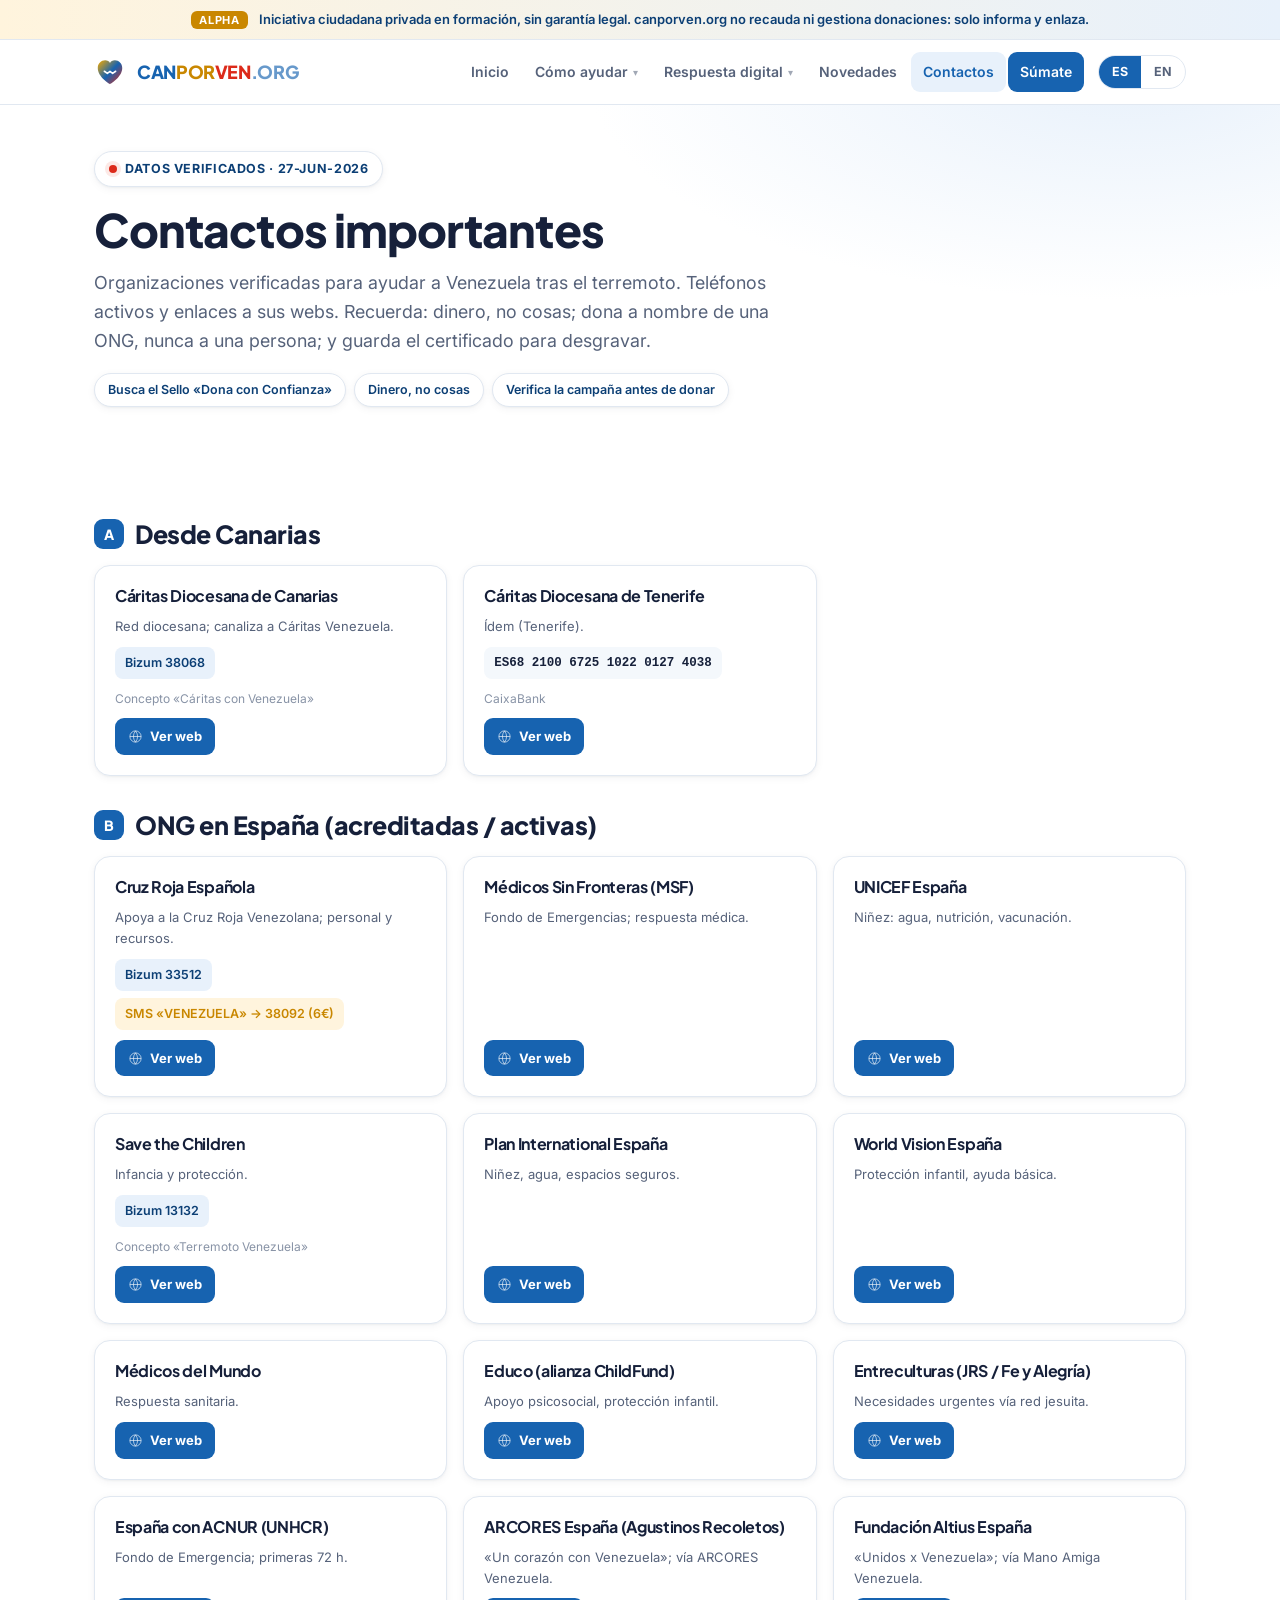
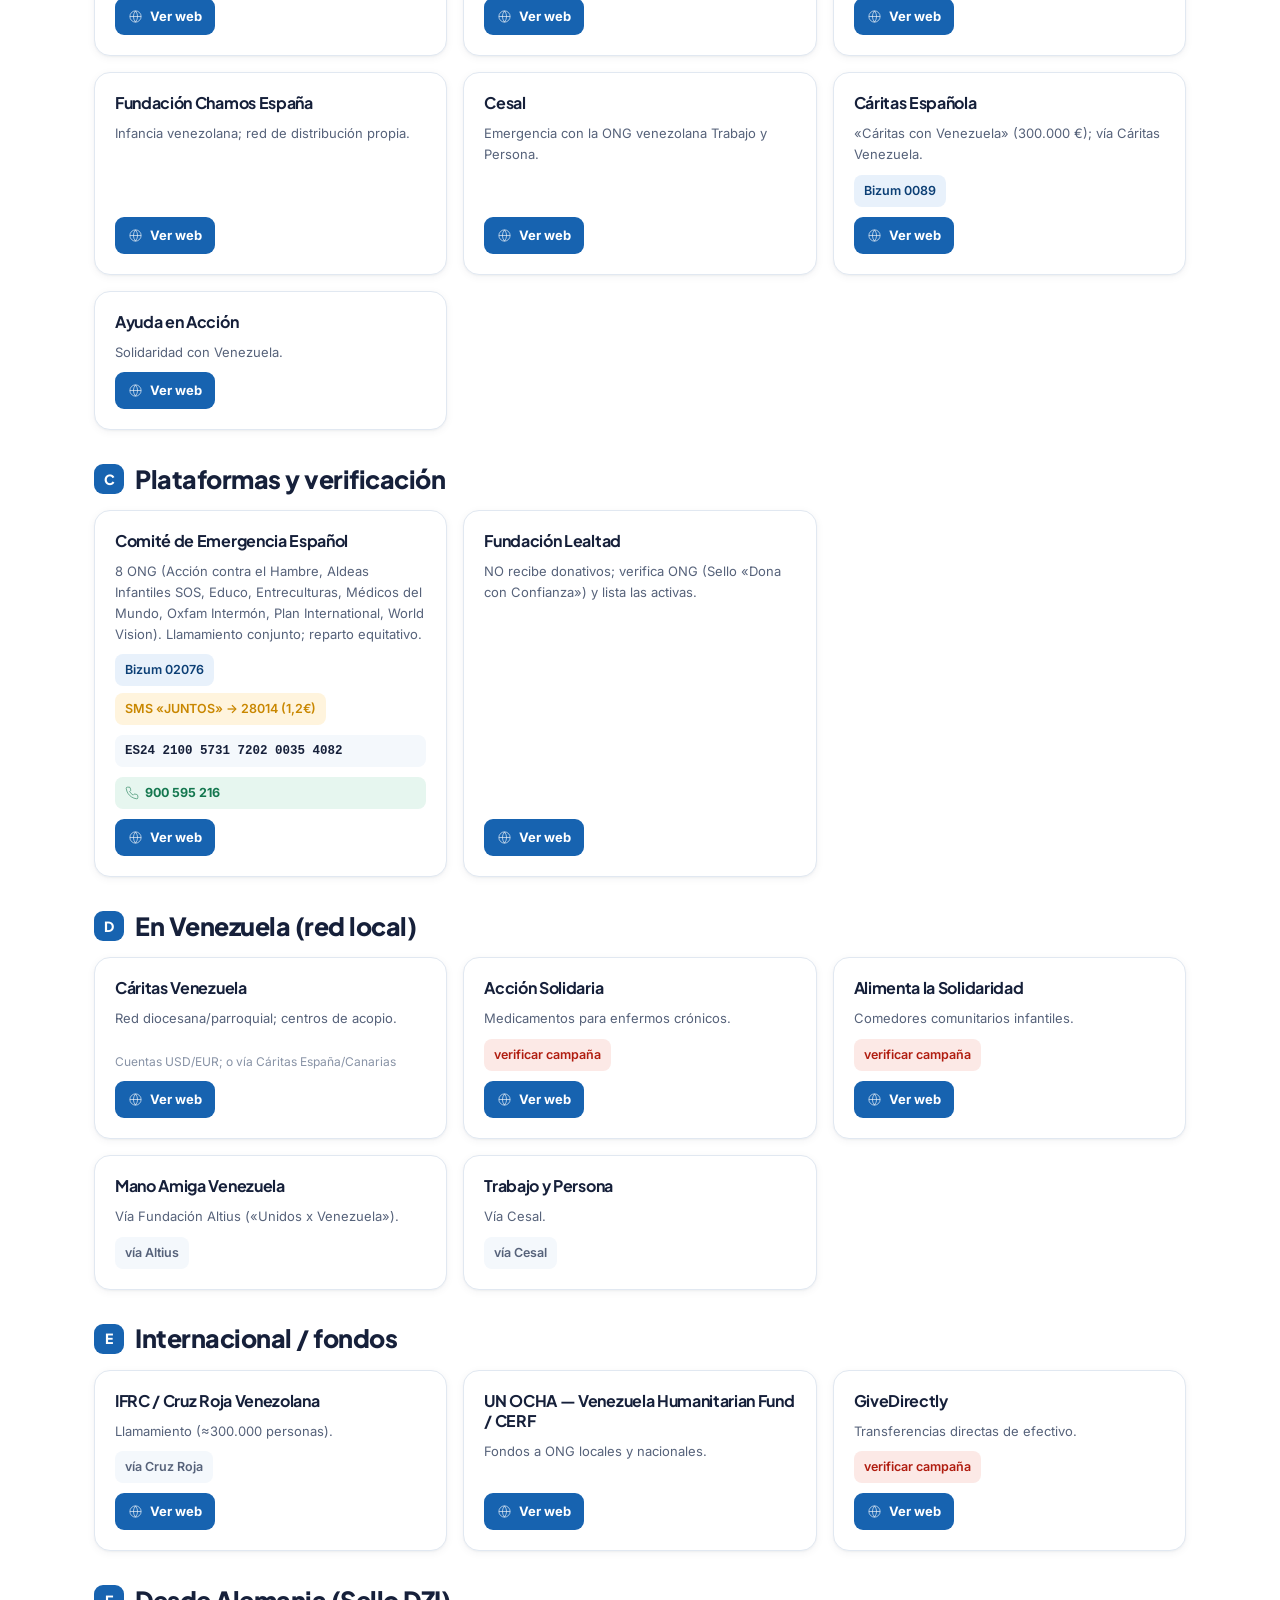
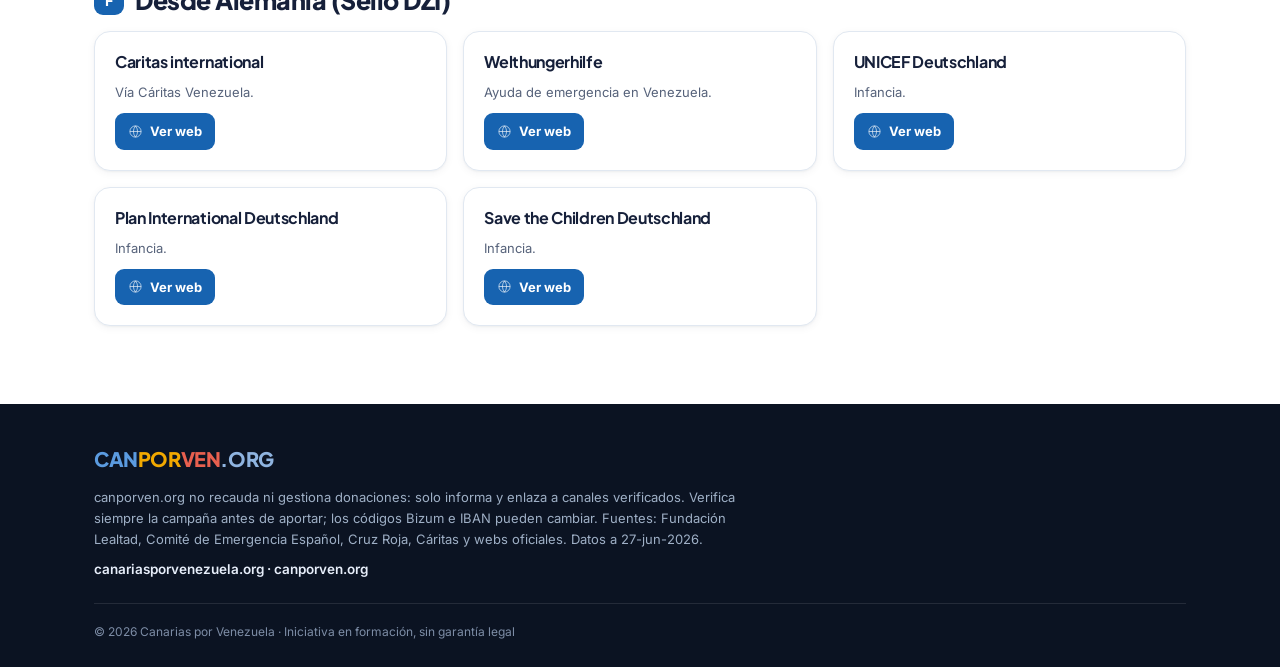
==== public/contactos.html @ 3b2bcfcf "Add files via upload" ====
<!DOCTYPE html>
<html lang="es">
<head>
<meta charset="UTF-8">
<meta name="viewport" content="width=device-width, initial-scale=1.0">
<title>Contactos importantes · Important contacts · Canarias por Venezuela</title>
<meta name="description" content="Organizaciones verificadas para ayudar a Venezuela tras el terremoto: cómo donar, teléfonos y webs. Dinero, no cosas. Canarias por Venezuela · canporven.org">
<link rel="preconnect" href="https://fonts.googleapis.com">
<link rel="preconnect" href="https://fonts.gstatic.com" crossorigin>
<link href="https://fonts.googleapis.com/css2?family=Plus+Jakarta+Sans:wght@500;600;700;800&family=Inter:wght@400;500;600;700&display=swap" rel="stylesheet">
<style>
:root{--azul:#1763B0;--azul-d:#0C3F75;--azul-l:#E8F1FB;--oro:#F2A900;--oro-d:#C98700;--oro-l:#FFF4DD;--rojo:#DC2A1A;--rojo-d:#B01C0F;--rojo-l:#FCE9E6;--verde:#1F9D6B;--verde-l:#E6F6EF;--tinta:#16203A;--gris:#56627A;--gris-l:#8893A6;--bg:#FFFFFF;--soft:#F4F8FC;--soft2:#EAF1F8;--linea:#E1E8F1;--sombra:0 1px 2px rgba(16,32,58,.04),0 6px 24px rgba(16,32,58,.07);--sombra-l:0 1px 2px rgba(16,32,58,.04),0 2px 8px rgba(16,32,58,.05);--maxw:1140px}
*{box-sizing:border-box;margin:0;padding:0}
html{scroll-behavior:smooth}
body{font-family:'Inter',system-ui,sans-serif;color:var(--tinta);background:var(--bg);line-height:1.6;-webkit-font-smoothing:antialiased;overflow-x:hidden}
h1,h2,h3,h4,.wm{font-family:'Plus Jakarta Sans','Inter',sans-serif;line-height:1.14;letter-spacing:-.02em}
a{color:inherit;text-decoration:none}
.wrap{max-width:var(--maxw);margin:0 auto;padding:0 24px}
.sec{padding:48px 0}
.alpha{background:linear-gradient(90deg,var(--oro-l),var(--azul-l));border-bottom:1px solid var(--linea);font-size:13px;color:var(--azul-d);text-align:center;padding:9px 16px;font-weight:600}
.alpha b{background:var(--oro-d);color:#fff;border-radius:6px;padding:2px 8px;font-size:11px;letter-spacing:.06em;margin-right:8px}
/* lang */
.langr{position:absolute;opacity:0;pointer-events:none;width:0;height:0}
.en{display:none}
body:has(#lang-en:checked) .es{display:none}
body:has(#lang-en:checked) .en{display:inline}
.langsw{display:inline-flex;border:1px solid var(--linea);border-radius:100px;overflow:hidden;background:#fff}
.langsw label{font-size:12.5px;font-weight:700;padding:6px 13px;cursor:pointer;color:var(--gris)}
body:has(#lang-es:checked) label[for="lang-es"]{background:var(--azul);color:#fff}
body:has(#lang-en:checked) label[for="lang-en"]{background:var(--azul);color:#fff}
/* nav */
.nav{position:sticky;top:0;z-index:100;background:rgba(255,255,255,.92);backdrop-filter:blur(12px);border-bottom:1px solid var(--linea)}
.nav-in{display:flex;align-items:center;gap:14px;height:64px;max-width:var(--maxw);margin:0 auto;padding:0 24px}
.brand{display:flex;align-items:center;gap:11px;font-weight:800;margin-right:auto}
.wm{font-size:18px;font-weight:800}
.wm .b{color:var(--azul)}.wm .o{color:var(--oro-d)}.wm .r{color:var(--rojo)}.wm .g{color:var(--azul);opacity:.65}
.menu-toggle{position:absolute;opacity:0;pointer-events:none;width:0;height:0}
.menu{display:flex;align-items:center;gap:2px;list-style:none}
.menu>li{position:relative}
.menu>li>a{display:flex;align-items:center;gap:5px;font-size:14px;font-weight:600;color:var(--gris);padding:9px 12px;border-radius:9px;white-space:nowrap}
.menu>li>a:hover,.menu>li>a.active{color:var(--azul);background:var(--azul-l)}
.menu>li>a.cta{background:var(--azul);color:#fff}
.menu .caret{font-size:10px;opacity:.55}
.dropdown{position:absolute;top:calc(100% + 5px);left:0;min-width:215px;background:#fff;border:1px solid var(--linea);border-radius:12px;box-shadow:var(--sombra);padding:7px;opacity:0;visibility:hidden;transform:translateY(6px);transition:.15s}
.menu>li:hover .dropdown{opacity:1;visibility:visible;transform:none}
.dropdown a{display:block;font-size:13.5px;color:var(--tinta);padding:9px 11px;border-radius:8px}
.dropdown a:hover{background:var(--azul-l);color:var(--azul)}
.menu-btn{display:none;width:42px;height:40px;border:1px solid var(--linea);background:#fff;border-radius:10px;cursor:pointer;align-items:center;justify-content:center}
.menu-btn svg{width:20px;height:20px;stroke:var(--tinta);fill:none}
@media(max-width:980px){
.menu-btn{display:flex}
.menu{display:none;position:absolute;top:64px;left:0;right:0;flex-direction:column;align-items:stretch;background:#fff;border-bottom:1px solid var(--linea);box-shadow:var(--sombra);padding:12px;gap:2px;max-height:80vh;overflow:auto}
.menu-toggle:checked ~ .menu{display:flex}
.menu>li>a{padding:12px 14px}
.dropdown{position:static;opacity:1;visibility:visible;transform:none;box-shadow:none;border:none;border-left:2px solid var(--linea);border-radius:0;margin:0 0 6px 14px;padding:0;min-width:0}
}
/* hero */
.hero{padding:46px 0 30px;background:radial-gradient(900px 380px at 88% -10%,var(--azul-l),transparent 60%)}
.kicker{display:inline-flex;align-items:center;gap:8px;font-weight:700;font-size:12.5px;letter-spacing:.05em;text-transform:uppercase;color:var(--azul-d);background:#fff;border:1px solid var(--linea);padding:7px 14px;border-radius:100px;box-shadow:var(--sombra-l)}
.kicker .dot{width:8px;height:8px;border-radius:50%;background:var(--rojo);box-shadow:0 0 0 4px var(--rojo-l)}
h1{font-size:clamp(30px,4.4vw,46px);font-weight:800;margin:16px 0 0}
.hero .lede{font-size:clamp(15px,1.4vw,18px);color:var(--gris);margin-top:14px;max-width:64ch}
.tipbar{display:flex;flex-wrap:wrap;gap:8px;margin-top:18px}
.tipbar span{font-size:12.5px;font-weight:600;color:var(--azul-d);background:#fff;border:1px solid var(--linea);border-radius:100px;padding:6px 13px;box-shadow:var(--sombra-l)}
/* category */
.cat-h{display:flex;align-items:center;gap:11px;margin:34px 0 16px}
.cat-h .cnum{width:30px;height:30px;border-radius:9px;background:var(--azul);color:#fff;font-family:'Plus Jakarta Sans';font-weight:800;display:flex;align-items:center;justify-content:center;font-size:14px}
.cat-h h2{font-size:clamp(19px,2.4vw,25px);font-weight:800}
.grid{display:grid;grid-template-columns:repeat(3,1fr);gap:16px}
@media(max-width:900px){.grid{grid-template-columns:1fr 1fr}}
@media(max-width:600px){.grid{grid-template-columns:1fr}}
.org{background:#fff;border:1px solid var(--linea);border-radius:16px;padding:20px;box-shadow:var(--sombra-l);display:flex;flex-direction:column;gap:10px}
.org h3{font-size:16px;line-height:1.25}
.org .foc{font-size:13px;color:var(--gris);flex:1}
.org .seal{align-self:flex-start;font-size:10.5px;font-weight:700;text-transform:uppercase;letter-spacing:.03em;color:var(--verde);background:var(--verde-l);border-radius:6px;padding:3px 8px}
.chips{display:flex;flex-wrap:wrap;gap:7px}
.chip{font-size:12.5px;font-weight:600;border-radius:8px;padding:6px 10px;display:inline-flex;align-items:center;gap:6px}
.chip.bizum{background:var(--azul-l);color:var(--azul-d)}
.chip.sms{background:var(--oro-l);color:var(--oro-d)}
.chip.iban{background:var(--soft);color:var(--tinta);font-family:ui-monospace,Menlo,Consolas,monospace;font-weight:600;user-select:all}
.chip.via{background:var(--soft);color:var(--gris)}
.chip.verif{background:var(--rojo-l);color:var(--rojo-d)}
a.tel{font-size:12.5px;font-weight:700;background:var(--verde-l);color:#14774f;border-radius:8px;padding:6px 10px;display:inline-flex;align-items:center;gap:6px}
a.tel:hover{background:#cdeede}
a.tel svg{width:14px;height:14px;stroke:#14774f;fill:none}
.webbtn{align-self:flex-start;font-size:13px;font-weight:700;color:#fff;background:var(--azul);border-radius:9px;padding:8px 13px;display:inline-flex;align-items:center;gap:7px;cursor:pointer}
.webbtn:hover{background:var(--azul-d)}
.webbtn svg{width:15px;height:15px;stroke:#fff;fill:none}
.org .nolink{font-size:12px;color:var(--gris-l)}
/* modal (CSS-only :target) */
.modal{position:fixed;inset:0;z-index:200;display:none;align-items:center;justify-content:center;padding:20px}
.modal:target{display:flex}
.modal-bg{position:absolute;inset:0;background:rgba(16,32,58,.55)}
.modal-box{position:relative;z-index:1;background:#fff;border-radius:18px;box-shadow:0 20px 60px rgba(16,32,58,.3);padding:26px;max-width:440px;width:100%}
.modal-box .tagm{font-size:11px;font-weight:700;text-transform:uppercase;letter-spacing:.05em;color:var(--azul);margin-bottom:8px}
.modal-box h3{font-size:19px;margin-bottom:6px}
.modal-box p{font-size:14px;color:var(--gris);margin-bottom:8px}
.modal-url{font-size:12.5px;color:var(--gris-l);word-break:break-all;background:var(--soft);border:1px solid var(--linea);border-radius:8px;padding:8px 11px;margin-bottom:16px}
.modal-act{display:flex;gap:10px;flex-wrap:wrap}
.btn-p{font-size:14px;font-weight:700;color:#fff;background:var(--azul);border-radius:10px;padding:11px 18px;display:inline-flex;align-items:center;gap:7px}
.btn-p:hover{background:var(--azul-d)}.btn-p svg{width:15px;height:15px;stroke:#fff;fill:none}
.btn-g{font-size:14px;font-weight:700;color:var(--tinta);background:#fff;border:1px solid var(--linea);border-radius:10px;padding:11px 18px}
.btn-g:hover{border-color:var(--azul);color:var(--azul)}
.modal-x{position:absolute;top:14px;right:14px;width:32px;height:32px;border-radius:9px;background:var(--soft);display:flex;align-items:center;justify-content:center;color:var(--gris)}
.modal-x:hover{background:var(--soft2)}
.modal-note{font-size:11.5px;color:var(--gris-l);margin-top:12px}
/* footer */
.ft{background:#0b1322;color:#c7d2e2;padding:44px 0 26px;margin-top:30px}
.ft .wm .g{color:#8fb4e0;opacity:1}
.ft p{font-size:13px;color:#9fb0c6;max-width:84ch;margin-top:12px;line-height:1.6}
.ft .dom{margin-top:10px;font-weight:600;color:#e7eefa;font-size:13.5px}
.ft .bar{border-top:1px solid rgba(255,255,255,.1);margin-top:22px;padding-top:18px;font-size:12px;color:#7d8da6}
</style>
</head>
<body>
<input type="radio" name="lang" id="lang-es" class="langr" checked>
<input type="radio" name="lang" id="lang-en" class="langr">

<div class="alpha"><b>ALPHA</b><span class="es"> Iniciativa ciudadana privada en formación, sin garantía legal. canporven.org no recauda ni gestiona donaciones: solo informa y enlaza.</span><span class="en"> Private citizen initiative in formation, no legal guarantee. canporven.org does not collect or manage donations: it only informs and links.</span></div>

<header class="nav">
  <div class="nav-in">
    <a class="brand" href="/" aria-label="Canarias por Venezuela">
      <svg width="32" height="32" viewBox="0 0 34 34" fill="none" aria-hidden="true"><path d="M17 30C17 30 4 22.5 4 12.8 4 8 7.7 4.6 11.8 4.6c2.4 0 4.4 1.1 5.2 2.9.8-1.8 2.8-2.9 5.2-2.9C26.3 4.6 30 8 30 12.8 30 22.5 17 30 17 30Z" fill="url(#hg)"/><path d="M11 16.2l3.2 2.3 2.8-2.1 2.8 2.1 3.2-2.3" stroke="#fff" stroke-width="1.7" stroke-linecap="round" stroke-linejoin="round"/><defs><linearGradient id="hg" x1="4" y1="5" x2="30" y2="30" gradientUnits="userSpaceOnUse"><stop stop-color="#F2A900"/><stop offset=".5" stop-color="#1763B0"/><stop offset="1" stop-color="#DC2A1A"/></linearGradient></defs></svg>
      <span class="wm"><span class="b">CAN</span><span class="o">POR</span><span class="r">VEN</span><span class="g">.ORG</span></span>
    </a>
    <input type="checkbox" id="mtoggle" class="menu-toggle" aria-label="Menú">
    <label for="mtoggle" class="menu-btn" aria-label="Menú"><svg viewBox="0 0 24 24" fill="none" stroke-width="2" stroke-linecap="round"><path d="M4 7h16M4 12h16M4 17h16"/></svg></label>
    <ul class="menu">
      <li><a href="/"><span class="es">Inicio</span><span class="en">Home</span></a></li>
      <li><a href="/infodonaciones.html"><span class="es">Cómo ayudar</span><span class="en">How to help</span> <span class="caret">▾</span></a>
        <div class="dropdown"><a href="/infodonaciones.html#dinero">Dinero vs. especie</a><a href="/infodonaciones.html#fases">Las fases</a><a href="/infodonaciones.html#actuar">Cómo actuar</a><a href="/infodonaciones.html#cooperacion">Cooperación institucional</a></div>
      </li>
      <li><a href="/respuesta-digital.html"><span class="es">Respuesta digital</span><span class="en">Digital response</span> <span class="caret">▾</span></a>
        <div class="dropdown"><a href="/respuesta-digital.html#ecosistema">Ecosistema</a><a href="/respuesta-digital.html#grietas">Las grietas</a><a href="/respuesta-digital.html#toolbox">Nuestra toolbox</a></div>
      </li>
      <li><a href="/novedades.html">Novedades</a></li>
      <li><a href="/contactos.html" class="active">Contactos</a></li>
      <li><a href="/#sumate" class="cta"><span class="es">Súmate</span><span class="en">Join</span></a></li>
    </ul>
    <div class="langsw"><label for="lang-es">ES</label><label for="lang-en">EN</label></div>
  </div>
</header>

<main>
<section class="hero">
  <div class="wrap">
    <span class="kicker"><span class="dot"></span><span class="es"> Datos verificados · 27-jun-2026</span><span class="en"> Verified data · 27-Jun-2026</span></span>
    <h1><span class="es">Contactos importantes</span><span class="en">Important contacts</span></h1>
    <p class="lede"><span class="es">Organizaciones verificadas para ayudar a Venezuela tras el terremoto. Teléfonos activos y enlaces a sus webs. Recuerda: dinero, no cosas; dona a nombre de una ONG, nunca a una persona; y guarda el certificado para desgravar.</span><span class="en">Verified organizations to help Venezuela after the earthquake. Active phone links and links to their websites. Remember: money, not goods; donate to an NGO, never to a person; and keep the receipt for your tax deduction.</span></p>
    <div class="tipbar">
      <span class="es">Busca el Sello «Dona con Confianza»</span><span class="en">Look for the «Dona con Confianza» seal</span>
      <span class="es">Dinero, no cosas</span><span class="en">Money, not goods</span>
      <span class="es">Verifica la campaña antes de donar</span><span class="en">Verify the campaign before donating</span>
    </div>
  </div>
</section>

<section class="sec" id="contactos">
  <div class="wrap">

    <div class="cat-h"><span class="cnum">A</span><h2><span class="es">Desde Canarias</span><span class="en">From the Canary Islands</span></h2></div>
    <div class="grid">
      <div class="org">
        <h3>Cáritas Diocesana de Canarias</h3>
        <p class="foc"><span class="es">Red diocesana; canaliza a Cáritas Venezuela.</span><span class="en">Diocesan network; channels to Cáritas Venezuela.</span></p>
        <div class="chips"><span class="chip bizum">Bizum 38068</span></div>
        <p class="nolink"><span class="es">Concepto «Cáritas con Venezuela»</span><span class="en">Reference «Cáritas con Venezuela»</span></p>
        <a class="webbtn" href="#m1"><svg viewBox="0 0 24 24"><circle cx="12" cy="12" r="9"/><path d="M3 12h18M12 3a15 15 0 0 1 0 18 15 15 0 0 1 0-18z"/></svg><span class="es">Ver web</span><span class="en">Preview site</span></a>
      </div>
      <div class="org">
        <h3>Cáritas Diocesana de Tenerife</h3>
        <p class="foc"><span class="es">Ídem (Tenerife).</span><span class="en">Same (Tenerife).</span></p>
        <div class="chips"><span class="chip iban">ES68 2100 6725 1022 0127 4038</span></div>
        <p class="nolink">CaixaBank</p>
        <a class="webbtn" href="#m2"><svg viewBox="0 0 24 24"><circle cx="12" cy="12" r="9"/><path d="M3 12h18M12 3a15 15 0 0 1 0 18 15 15 0 0 1 0-18z"/></svg><span class="es">Ver web</span><span class="en">Preview site</span></a>
      </div>
    </div>

    <div class="cat-h"><span class="cnum">B</span><h2><span class="es">ONG en España (acreditadas / activas)</span><span class="en">NGOs in Spain (accredited / active)</span></h2></div>
    <div class="grid">
      <div class="org"><h3>Cruz Roja Española</h3><p class="foc"><span class="es">Apoya a la Cruz Roja Venezolana; personal y recursos.</span><span class="en">Supports the Venezuelan Red Cross; staff and resources.</span></p><div class="chips"><span class="chip bizum">Bizum 33512</span><span class="chip sms">SMS «VENEZUELA» → 38092 (6€)</span></div><a class="webbtn" href="#m3"><svg viewBox="0 0 24 24"><circle cx="12" cy="12" r="9"/><path d="M3 12h18M12 3a15 15 0 0 1 0 18 15 15 0 0 1 0-18z"/></svg><span class="es">Ver web</span><span class="en">Preview site</span></a></div>
      <div class="org"><h3>Médicos Sin Fronteras (MSF)</h3><p class="foc"><span class="es">Fondo de Emergencias; respuesta médica.</span><span class="en">Emergency Fund; medical response.</span></p><a class="webbtn" href="#m4"><svg viewBox="0 0 24 24"><circle cx="12" cy="12" r="9"/><path d="M3 12h18M12 3a15 15 0 0 1 0 18 15 15 0 0 1 0-18z"/></svg><span class="es">Ver web</span><span class="en">Preview site</span></a></div>
      <div class="org"><h3>UNICEF España</h3><p class="foc"><span class="es">Niñez: agua, nutrición, vacunación.</span><span class="en">Children: water, nutrition, vaccination.</span></p><a class="webbtn" href="#m5"><svg viewBox="0 0 24 24"><circle cx="12" cy="12" r="9"/><path d="M3 12h18M12 3a15 15 0 0 1 0 18 15 15 0 0 1 0-18z"/></svg><span class="es">Ver web</span><span class="en">Preview site</span></a></div>
      <div class="org"><h3>Save the Children</h3><p class="foc"><span class="es">Infancia y protección.</span><span class="en">Children and protection.</span></p><div class="chips"><span class="chip bizum">Bizum 13132</span></div><p class="nolink"><span class="es">Concepto «Terremoto Venezuela»</span><span class="en">Reference «Terremoto Venezuela»</span></p><a class="webbtn" href="#m6"><svg viewBox="0 0 24 24"><circle cx="12" cy="12" r="9"/><path d="M3 12h18M12 3a15 15 0 0 1 0 18 15 15 0 0 1 0-18z"/></svg><span class="es">Ver web</span><span class="en">Preview site</span></a></div>
      <div class="org"><h3>Plan International España</h3><p class="foc"><span class="es">Niñez, agua, espacios seguros.</span><span class="en">Children, water, safe spaces.</span></p><a class="webbtn" href="#m7"><svg viewBox="0 0 24 24"><circle cx="12" cy="12" r="9"/><path d="M3 12h18M12 3a15 15 0 0 1 0 18 15 15 0 0 1 0-18z"/></svg><span class="es">Ver web</span><span class="en">Preview site</span></a></div>
      <div class="org"><h3>World Vision España</h3><p class="foc"><span class="es">Protección infantil, ayuda básica.</span><span class="en">Child protection, basic aid.</span></p><a class="webbtn" href="#m8"><svg viewBox="0 0 24 24"><circle cx="12" cy="12" r="9"/><path d="M3 12h18M12 3a15 15 0 0 1 0 18 15 15 0 0 1 0-18z"/></svg><span class="es">Ver web</span><span class="en">Preview site</span></a></div>
      <div class="org"><h3>Médicos del Mundo</h3><p class="foc"><span class="es">Respuesta sanitaria.</span><span class="en">Health response.</span></p><a class="webbtn" href="#m9"><svg viewBox="0 0 24 24"><circle cx="12" cy="12" r="9"/><path d="M3 12h18M12 3a15 15 0 0 1 0 18 15 15 0 0 1 0-18z"/></svg><span class="es">Ver web</span><span class="en">Preview site</span></a></div>
      <div class="org"><h3>Educo (alianza ChildFund)</h3><p class="foc"><span class="es">Apoyo psicosocial, protección infantil.</span><span class="en">Psychosocial support, child protection.</span></p><a class="webbtn" href="#m10"><svg viewBox="0 0 24 24"><circle cx="12" cy="12" r="9"/><path d="M3 12h18M12 3a15 15 0 0 1 0 18 15 15 0 0 1 0-18z"/></svg><span class="es">Ver web</span><span class="en">Preview site</span></a></div>
      <div class="org"><h3>Entreculturas (JRS / Fe y Alegría)</h3><p class="foc"><span class="es">Necesidades urgentes vía red jesuita.</span><span class="en">Urgent needs via the Jesuit network.</span></p><a class="webbtn" href="#m11"><svg viewBox="0 0 24 24"><circle cx="12" cy="12" r="9"/><path d="M3 12h18M12 3a15 15 0 0 1 0 18 15 15 0 0 1 0-18z"/></svg><span class="es">Ver web</span><span class="en">Preview site</span></a></div>
      <div class="org"><h3>España con ACNUR (UNHCR)</h3><p class="foc"><span class="es">Fondo de Emergencia; primeras 72 h.</span><span class="en">Emergency Fund; first 72 h.</span></p><a class="webbtn" href="#m12"><svg viewBox="0 0 24 24"><circle cx="12" cy="12" r="9"/><path d="M3 12h18M12 3a15 15 0 0 1 0 18 15 15 0 0 1 0-18z"/></svg><span class="es">Ver web</span><span class="en">Preview site</span></a></div>
      <div class="org"><h3>ARCORES España (Agustinos Recoletos)</h3><p class="foc"><span class="es">«Un corazón con Venezuela»; vía ARCORES Venezuela.</span><span class="en">«A heart with Venezuela»; via ARCORES Venezuela.</span></p><a class="webbtn" href="#m13"><svg viewBox="0 0 24 24"><circle cx="12" cy="12" r="9"/><path d="M3 12h18M12 3a15 15 0 0 1 0 18 15 15 0 0 1 0-18z"/></svg><span class="es">Ver web</span><span class="en">Preview site</span></a></div>
      <div class="org"><h3>Fundación Altius España</h3><p class="foc"><span class="es">«Unidos x Venezuela»; vía Mano Amiga Venezuela.</span><span class="en">«United for Venezuela»; via Mano Amiga Venezuela.</span></p><a class="webbtn" href="#m14"><svg viewBox="0 0 24 24"><circle cx="12" cy="12" r="9"/><path d="M3 12h18M12 3a15 15 0 0 1 0 18 15 15 0 0 1 0-18z"/></svg><span class="es">Ver web</span><span class="en">Preview site</span></a></div>
      <div class="org"><h3>Fundación Chamos España</h3><p class="foc"><span class="es">Infancia venezolana; red de distribución propia.</span><span class="en">Venezuelan children; own distribution network.</span></p><a class="webbtn" href="#m15"><svg viewBox="0 0 24 24"><circle cx="12" cy="12" r="9"/><path d="M3 12h18M12 3a15 15 0 0 1 0 18 15 15 0 0 1 0-18z"/></svg><span class="es">Ver web</span><span class="en">Preview site</span></a></div>
      <div class="org"><h3>Cesal</h3><p class="foc"><span class="es">Emergencia con la ONG venezolana Trabajo y Persona.</span><span class="en">Emergency with the Venezuelan NGO Trabajo y Persona.</span></p><a class="webbtn" href="#m16"><svg viewBox="0 0 24 24"><circle cx="12" cy="12" r="9"/><path d="M3 12h18M12 3a15 15 0 0 1 0 18 15 15 0 0 1 0-18z"/></svg><span class="es">Ver web</span><span class="en">Preview site</span></a></div>
      <div class="org"><h3>Cáritas Española</h3><p class="foc"><span class="es">«Cáritas con Venezuela» (300.000 €); vía Cáritas Venezuela.</span><span class="en">«Cáritas con Venezuela» (€300,000); via Cáritas Venezuela.</span></p><div class="chips"><span class="chip bizum">Bizum 0089</span></div><a class="webbtn" href="#m17"><svg viewBox="0 0 24 24"><circle cx="12" cy="12" r="9"/><path d="M3 12h18M12 3a15 15 0 0 1 0 18 15 15 0 0 1 0-18z"/></svg><span class="es">Ver web</span><span class="en">Preview site</span></a></div>
      <div class="org"><h3>Ayuda en Acción</h3><p class="foc"><span class="es">Solidaridad con Venezuela.</span><span class="en">Solidarity with Venezuela.</span></p><a class="webbtn" href="#m18"><svg viewBox="0 0 24 24"><circle cx="12" cy="12" r="9"/><path d="M3 12h18M12 3a15 15 0 0 1 0 18 15 15 0 0 1 0-18z"/></svg><span class="es">Ver web</span><span class="en">Preview site</span></a></div>
    </div>

    <div class="cat-h"><span class="cnum">C</span><h2><span class="es">Plataformas y verificación</span><span class="en">Platforms and verification</span></h2></div>
    <div class="grid">
      <div class="org">
        <h3>Comité de Emergencia Español</h3>
        <p class="foc"><span class="es">8 ONG (Acción contra el Hambre, Aldeas Infantiles SOS, Educo, Entreculturas, Médicos del Mundo, Oxfam Intermón, Plan International, World Vision). Llamamiento conjunto; reparto equitativo.</span><span class="en">8 NGOs (Acción contra el Hambre, Aldeas Infantiles SOS, Educo, Entreculturas, Médicos del Mundo, Oxfam Intermón, Plan International, World Vision). Joint appeal; equitable distribution.</span></p>
        <div class="chips"><span class="chip bizum">Bizum 02076</span><span class="chip sms">SMS «JUNTOS» → 28014 (1,2€)</span></div>
        <span class="chip iban">ES24 2100 5731 7202 0035 4082</span>
        <a class="tel" href="tel:900595216"><svg viewBox="0 0 24 24"><path d="M22 16.9v3a2 2 0 0 1-2.2 2 19.8 19.8 0 0 1-8.6-3.1 19.5 19.5 0 0 1-6-6 19.8 19.8 0 0 1-3.1-8.7A2 2 0 0 1 4.1 2h3a2 2 0 0 1 2 1.7c.1.9.3 1.8.6 2.6a2 2 0 0 1-.5 2.1L8 9.6a16 16 0 0 0 6 6l1.2-1.2a2 2 0 0 1 2.1-.5c.8.3 1.7.5 2.6.6a2 2 0 0 1 1.7 2z"/></svg>900 595 216</a>
        <a class="webbtn" href="#m19"><svg viewBox="0 0 24 24"><circle cx="12" cy="12" r="9"/><path d="M3 12h18M12 3a15 15 0 0 1 0 18 15 15 0 0 1 0-18z"/></svg><span class="es">Ver web</span><span class="en">Preview site</span></a>
      </div>
      <div class="org"><h3>Fundación Lealtad</h3><p class="foc"><span class="es">NO recibe donativos; verifica ONG (Sello «Dona con Confianza») y lista las activas.</span><span class="en">Does NOT receive donations; verifies NGOs (seal «Dona con Confianza») and lists the active ones.</span></p><a class="webbtn" href="#m20"><svg viewBox="0 0 24 24"><circle cx="12" cy="12" r="9"/><path d="M3 12h18M12 3a15 15 0 0 1 0 18 15 15 0 0 1 0-18z"/></svg><span class="es">Ver web</span><span class="en">Preview site</span></a></div>
    </div>

    <div class="cat-h"><span class="cnum">D</span><h2><span class="es">En Venezuela (red local)</span><span class="en">In Venezuela (local network)</span></h2></div>
    <div class="grid">
      <div class="org"><h3>Cáritas Venezuela</h3><p class="foc"><span class="es">Red diocesana/parroquial; centros de acopio.</span><span class="en">Diocesan/parish network; collection centers.</span></p><p class="nolink"><span class="es">Cuentas USD/EUR; o vía Cáritas España/Canarias</span><span class="en">USD/EUR accounts; or via Cáritas Spain/Canarias</span></p><a class="webbtn" href="#m21"><svg viewBox="0 0 24 24"><circle cx="12" cy="12" r="9"/><path d="M3 12h18M12 3a15 15 0 0 1 0 18 15 15 0 0 1 0-18z"/></svg><span class="es">Ver web</span><span class="en">Preview site</span></a></div>
      <div class="org"><h3>Acción Solidaria</h3><p class="foc"><span class="es">Medicamentos para enfermos crónicos.</span><span class="en">Medicines for chronically ill patients.</span></p><div class="chips"><span class="chip verif"><span class="es">verificar campaña</span><span class="en">verify campaign</span></span></div><a class="webbtn" href="#m22"><svg viewBox="0 0 24 24"><circle cx="12" cy="12" r="9"/><path d="M3 12h18M12 3a15 15 0 0 1 0 18 15 15 0 0 1 0-18z"/></svg><span class="es">Ver web</span><span class="en">Preview site</span></a></div>
      <div class="org"><h3>Alimenta la Solidaridad</h3><p class="foc"><span class="es">Comedores comunitarios infantiles.</span><span class="en">Children's community kitchens.</span></p><div class="chips"><span class="chip verif"><span class="es">verificar campaña</span><span class="en">verify campaign</span></span></div><a class="webbtn" href="#m23"><svg viewBox="0 0 24 24"><circle cx="12" cy="12" r="9"/><path d="M3 12h18M12 3a15 15 0 0 1 0 18 15 15 0 0 1 0-18z"/></svg><span class="es">Ver web</span><span class="en">Preview site</span></a></div>
      <div class="org"><h3>Mano Amiga Venezuela</h3><p class="foc"><span class="es">Vía Fundación Altius («Unidos x Venezuela»).</span><span class="en">Via Fundación Altius («United for Venezuela»).</span></p><div class="chips"><span class="chip via"><span class="es">vía Altius</span><span class="en">via Altius</span></span></div></div>
      <div class="org"><h3>Trabajo y Persona</h3><p class="foc"><span class="es">Vía Cesal.</span><span class="en">Via Cesal.</span></p><div class="chips"><span class="chip via"><span class="es">vía Cesal</span><span class="en">via Cesal</span></span></div></div>
    </div>

    <div class="cat-h"><span class="cnum">E</span><h2><span class="es">Internacional / fondos</span><span class="en">International / funds</span></h2></div>
    <div class="grid">
      <div class="org"><h3>IFRC / Cruz Roja Venezolana</h3><p class="foc"><span class="es">Llamamiento (≈300.000 personas).</span><span class="en">Appeal (≈300,000 people).</span></p><div class="chips"><span class="chip via"><span class="es">vía Cruz Roja</span><span class="en">via Red Cross</span></span></div><a class="webbtn" href="#m26"><svg viewBox="0 0 24 24"><circle cx="12" cy="12" r="9"/><path d="M3 12h18M12 3a15 15 0 0 1 0 18 15 15 0 0 1 0-18z"/></svg><span class="es">Ver web</span><span class="en">Preview site</span></a></div>
      <div class="org"><h3>UN OCHA — Venezuela Humanitarian Fund / CERF</h3><p class="foc"><span class="es">Fondos a ONG locales y nacionales.</span><span class="en">Funds to local and national NGOs.</span></p><a class="webbtn" href="#m27"><svg viewBox="0 0 24 24"><circle cx="12" cy="12" r="9"/><path d="M3 12h18M12 3a15 15 0 0 1 0 18 15 15 0 0 1 0-18z"/></svg><span class="es">Ver web</span><span class="en">Preview site</span></a></div>
      <div class="org"><h3>GiveDirectly</h3><p class="foc"><span class="es">Transferencias directas de efectivo.</span><span class="en">Direct cash transfers.</span></p><div class="chips"><span class="chip verif"><span class="es">verificar campaña</span><span class="en">verify campaign</span></span></div><a class="webbtn" href="#m28"><svg viewBox="0 0 24 24"><circle cx="12" cy="12" r="9"/><path d="M3 12h18M12 3a15 15 0 0 1 0 18 15 15 0 0 1 0-18z"/></svg><span class="es">Ver web</span><span class="en">Preview site</span></a></div>
    </div>

    <div class="cat-h"><span class="cnum">F</span><h2><span class="es">Desde Alemania (Sello DZI)</span><span class="en">From Germany (DZI seal)</span></h2></div>
    <div class="grid">
      <div class="org"><h3>Caritas international</h3><p class="foc"><span class="es">Vía Cáritas Venezuela.</span><span class="en">Via Cáritas Venezuela.</span></p><a class="webbtn" href="#m29"><svg viewBox="0 0 24 24"><circle cx="12" cy="12" r="9"/><path d="M3 12h18M12 3a15 15 0 0 1 0 18 15 15 0 0 1 0-18z"/></svg><span class="es">Ver web</span><span class="en">Preview site</span></a></div>
      <div class="org"><h3>Welthungerhilfe</h3><p class="foc"><span class="es">Ayuda de emergencia en Venezuela.</span><span class="en">Emergency aid in Venezuela.</span></p><a class="webbtn" href="#m30"><svg viewBox="0 0 24 24"><circle cx="12" cy="12" r="9"/><path d="M3 12h18M12 3a15 15 0 0 1 0 18 15 15 0 0 1 0-18z"/></svg><span class="es">Ver web</span><span class="en">Preview site</span></a></div>
      <div class="org"><h3>UNICEF Deutschland</h3><p class="foc"><span class="es">Infancia.</span><span class="en">Children.</span></p><a class="webbtn" href="#m31"><svg viewBox="0 0 24 24"><circle cx="12" cy="12" r="9"/><path d="M3 12h18M12 3a15 15 0 0 1 0 18 15 15 0 0 1 0-18z"/></svg><span class="es">Ver web</span><span class="en">Preview site</span></a></div>
      <div class="org"><h3>Plan International Deutschland</h3><p class="foc"><span class="es">Infancia.</span><span class="en">Children.</span></p><a class="webbtn" href="#m32"><svg viewBox="0 0 24 24"><circle cx="12" cy="12" r="9"/><path d="M3 12h18M12 3a15 15 0 0 1 0 18 15 15 0 0 1 0-18z"/></svg><span class="es">Ver web</span><span class="en">Preview site</span></a></div>
      <div class="org"><h3>Save the Children Deutschland</h3><p class="foc"><span class="es">Infancia.</span><span class="en">Children.</span></p><a class="webbtn" href="#m33"><svg viewBox="0 0 24 24"><circle cx="12" cy="12" r="9"/><path d="M3 12h18M12 3a15 15 0 0 1 0 18 15 15 0 0 1 0-18z"/></svg><span class="es">Ver web</span><span class="en">Preview site</span></a></div>
    </div>

  </div>
</section>
</main>

<footer class="ft">
  <div class="wrap">
    <span class="wm" style="font-size:20px"><span class="b" style="color:#5b9be0">CAN</span><span class="o" style="color:#F2A900">POR</span><span class="r" style="color:#e8604f">VEN</span><span class="g">.ORG</span></span>
    <p><span class="es">canporven.org no recauda ni gestiona donaciones: solo informa y enlaza a canales verificados. Verifica siempre la campaña antes de aportar; los códigos Bizum e IBAN pueden cambiar. Fuentes: Fundación Lealtad, Comité de Emergencia Español, Cruz Roja, Cáritas y webs oficiales. Datos a 27-jun-2026.</span><span class="en">canporven.org does not collect or manage donations: it only informs and links to verified channels. Always verify the campaign before giving; Bizum codes and IBANs may change. Sources: Fundación Lealtad, Comité de Emergencia Español, Red Cross, Cáritas and official websites. Data as of 27-Jun-2026.</span></p>
    <p class="dom">canariasporvenezuela.org · canporven.org</p>
    <div class="bar">© 2026 Canarias por Venezuela · <span class="es">Iniciativa en formación, sin garantía legal</span><span class="en">Initiative in formation, no legal guarantee</span></div>
  </div>
</footer>

<!-- MODALES -->
<div class="modal" id="m1"><a class="modal-bg" href="#contactos"></a><div class="modal-box"><a class="modal-x" href="#contactos" aria-label="Cerrar">✕</a><div class="tagm">Cáritas Diocesana de Canarias</div><h3>diocesisdecanarias.es</h3><p><span class="es">Web oficial de la diócesis. La donación va directamente a Cáritas.</span><span class="en">Official diocese website. The donation goes directly to Cáritas.</span></p><div class="modal-url">https://diocesisdecanarias.es</div><div class="modal-act"><a class="btn-p" href="https://diocesisdecanarias.es" target="_blank" rel="noopener noreferrer"><svg viewBox="0 0 24 24"><path d="M5 12h14M13 6l6 6-6 6"/></svg><span class="es">Abrir sitio web</span><span class="en">Open website</span></a><a class="btn-g" href="#contactos"><span class="es">Cerrar</span><span class="en">Close</span></a></div></div></div>
<div class="modal" id="m2"><a class="modal-bg" href="#contactos"></a><div class="modal-box"><a class="modal-x" href="#contactos">✕</a><div class="tagm">Cáritas Diocesana de Tenerife</div><h3>caritasdetenerife.org</h3><p><span class="es">Web oficial. Donación por transferencia (CaixaBank).</span><span class="en">Official website. Donate by bank transfer (CaixaBank).</span></p><div class="modal-url">https://caritasdetenerife.org</div><div class="modal-act"><a class="btn-p" href="https://caritasdetenerife.org" target="_blank" rel="noopener noreferrer"><svg viewBox="0 0 24 24"><path d="M5 12h14M13 6l6 6-6 6"/></svg><span class="es">Abrir sitio web</span><span class="en">Open website</span></a><a class="btn-g" href="#contactos"><span class="es">Cerrar</span><span class="en">Close</span></a></div></div></div>
<div class="modal" id="m3"><a class="modal-bg" href="#contactos"></a><div class="modal-box"><a class="modal-x" href="#contactos">✕</a><div class="tagm">Cruz Roja Española</div><h3><span class="es">Ayuda terremoto Venezuela 2026</span><span class="en">Venezuela earthquake 2026 relief</span></h3><p><span class="es">Apoyo a la Cruz Roja Venezolana.</span><span class="en">Support to the Venezuelan Red Cross.</span></p><div class="modal-url">https://www2.cruzroja.es/-/ayuda-terremoto-venezuela-2026</div><div class="modal-act"><a class="btn-p" href="https://www2.cruzroja.es/-/ayuda-terremoto-venezuela-2026" target="_blank" rel="noopener noreferrer"><svg viewBox="0 0 24 24"><path d="M5 12h14M13 6l6 6-6 6"/></svg><span class="es">Abrir sitio web</span><span class="en">Open website</span></a><a class="btn-g" href="#contactos"><span class="es">Cerrar</span><span class="en">Close</span></a></div></div></div>
<div class="modal" id="m4"><a class="modal-bg" href="#contactos"></a><div class="modal-box"><a class="modal-x" href="#contactos">✕</a><div class="tagm">Médicos Sin Fronteras</div><h3>msf.es</h3><p><span class="es">Fondo de Emergencias; respuesta médica.</span><span class="en">Emergency Fund; medical response.</span></p><div class="modal-url">https://msf.es/noticia/emergencia-terremoto-venezuela</div><div class="modal-act"><a class="btn-p" href="https://msf.es/noticia/emergencia-terremoto-venezuela" target="_blank" rel="noopener noreferrer"><svg viewBox="0 0 24 24"><path d="M5 12h14M13 6l6 6-6 6"/></svg><span class="es">Abrir sitio web</span><span class="en">Open website</span></a><a class="btn-g" href="#contactos"><span class="es">Cerrar</span><span class="en">Close</span></a></div></div></div>
<div class="modal" id="m5"><a class="modal-bg" href="#contactos"></a><div class="modal-box"><a class="modal-x" href="#contactos">✕</a><div class="tagm">UNICEF España</div><h3>unicef.es</h3><p><span class="es">Niñez: agua, nutrición, vacunación.</span><span class="en">Children: water, nutrition, vaccination.</span></p><div class="modal-url">https://unicef.es/colabora/dona/emergencia-terremoto-en-venezuela</div><div class="modal-act"><a class="btn-p" href="https://unicef.es/colabora/dona/emergencia-terremoto-en-venezuela" target="_blank" rel="noopener noreferrer"><svg viewBox="0 0 24 24"><path d="M5 12h14M13 6l6 6-6 6"/></svg><span class="es">Abrir sitio web</span><span class="en">Open website</span></a><a class="btn-g" href="#contactos"><span class="es">Cerrar</span><span class="en">Close</span></a></div></div></div>
<div class="modal" id="m6"><a class="modal-bg" href="#contactos"></a><div class="modal-box"><a class="modal-x" href="#contactos">✕</a><div class="tagm">Save the Children</div><h3>savethechildren.es</h3><p><span class="es">Infancia y protección.</span><span class="en">Children and protection.</span></p><div class="modal-url">https://savethechildren.es/donacion-ong/terremoto-en-venezuela-2026</div><div class="modal-act"><a class="btn-p" href="https://savethechildren.es/donacion-ong/terremoto-en-venezuela-2026" target="_blank" rel="noopener noreferrer"><svg viewBox="0 0 24 24"><path d="M5 12h14M13 6l6 6-6 6"/></svg><span class="es">Abrir sitio web</span><span class="en">Open website</span></a><a class="btn-g" href="#contactos"><span class="es">Cerrar</span><span class="en">Close</span></a></div></div></div>
<div class="modal" id="m7"><a class="modal-bg" href="#contactos"></a><div class="modal-box"><a class="modal-x" href="#contactos">✕</a><div class="tagm">Plan International España</div><h3>plan-international.es</h3><p><span class="es">Niñez, agua, espacios seguros.</span><span class="en">Children, water, safe spaces.</span></p><div class="modal-url">https://plan-international.es</div><div class="modal-act"><a class="btn-p" href="https://plan-international.es" target="_blank" rel="noopener noreferrer"><svg viewBox="0 0 24 24"><path d="M5 12h14M13 6l6 6-6 6"/></svg><span class="es">Abrir sitio web</span><span class="en">Open website</span></a><a class="btn-g" href="#contactos"><span class="es">Cerrar</span><span class="en">Close</span></a></div></div></div>
<div class="modal" id="m8"><a class="modal-bg" href="#contactos"></a><div class="modal-box"><a class="modal-x" href="#contactos">✕</a><div class="tagm">World Vision España</div><h3>worldvision.es</h3><p><span class="es">Protección infantil, ayuda básica.</span><span class="en">Child protection, basic aid.</span></p><div class="modal-url">https://worldvision.es/producto/emergencia-en-venezuela</div><div class="modal-act"><a class="btn-p" href="https://worldvision.es/producto/emergencia-en-venezuela" target="_blank" rel="noopener noreferrer"><svg viewBox="0 0 24 24"><path d="M5 12h14M13 6l6 6-6 6"/></svg><span class="es">Abrir sitio web</span><span class="en">Open website</span></a><a class="btn-g" href="#contactos"><span class="es">Cerrar</span><span class="en">Close</span></a></div></div></div>
<div class="modal" id="m9"><a class="modal-bg" href="#contactos"></a><div class="modal-box"><a class="modal-x" href="#contactos">✕</a><div class="tagm">Médicos del Mundo</div><h3>medicosdelmundo.org</h3><p><span class="es">Respuesta sanitaria.</span><span class="en">Health response.</span></p><div class="modal-url">https://medicosdelmundo.org/donacion-ong/campana/terremoto-venezuela</div><div class="modal-act"><a class="btn-p" href="https://medicosdelmundo.org/donacion-ong/campana/terremoto-venezuela" target="_blank" rel="noopener noreferrer"><svg viewBox="0 0 24 24"><path d="M5 12h14M13 6l6 6-6 6"/></svg><span class="es">Abrir sitio web</span><span class="en">Open website</span></a><a class="btn-g" href="#contactos"><span class="es">Cerrar</span><span class="en">Close</span></a></div></div></div>
<div class="modal" id="m10"><a class="modal-bg" href="#contactos"></a><div class="modal-box"><a class="modal-x" href="#contactos">✕</a><div class="tagm">Educo</div><h3>educo.org</h3><p><span class="es">Apoyo psicosocial, protección infantil.</span><span class="en">Psychosocial support, child protection.</span></p><div class="modal-url">https://educo.org/landing/emergencia-venezuela</div><div class="modal-act"><a class="btn-p" href="https://educo.org/landing/emergencia-venezuela" target="_blank" rel="noopener noreferrer"><svg viewBox="0 0 24 24"><path d="M5 12h14M13 6l6 6-6 6"/></svg><span class="es">Abrir sitio web</span><span class="en">Open website</span></a><a class="btn-g" href="#contactos"><span class="es">Cerrar</span><span class="en">Close</span></a></div></div></div>
<div class="modal" id="m11"><a class="modal-bg" href="#contactos"></a><div class="modal-box"><a class="modal-x" href="#contactos">✕</a><div class="tagm">Entreculturas (JRS)</div><h3>emergencias-sj.org</h3><p><span class="es">Necesidades urgentes vía red jesuita.</span><span class="en">Urgent needs via the Jesuit network.</span></p><div class="modal-url">https://emergencias-sj.org/emergencia-venezuela</div><div class="modal-act"><a class="btn-p" href="https://emergencias-sj.org/emergencia-venezuela" target="_blank" rel="noopener noreferrer"><svg viewBox="0 0 24 24"><path d="M5 12h14M13 6l6 6-6 6"/></svg><span class="es">Abrir sitio web</span><span class="en">Open website</span></a><a class="btn-g" href="#contactos"><span class="es">Cerrar</span><span class="en">Close</span></a></div></div></div>
<div class="modal" id="m12"><a class="modal-bg" href="#contactos"></a><div class="modal-box"><a class="modal-x" href="#contactos">✕</a><div class="tagm">España con ACNUR</div><h3>eacnur.org</h3><p><span class="es">Fondo de Emergencia; primeras 72 h.</span><span class="en">Emergency Fund; first 72 h.</span></p><div class="modal-url">https://eacnur.org/es/ayuda-venezuela-sem</div><div class="modal-act"><a class="btn-p" href="https://eacnur.org/es/ayuda-venezuela-sem" target="_blank" rel="noopener noreferrer"><svg viewBox="0 0 24 24"><path d="M5 12h14M13 6l6 6-6 6"/></svg><span class="es">Abrir sitio web</span><span class="en">Open website</span></a><a class="btn-g" href="#contactos"><span class="es">Cerrar</span><span class="en">Close</span></a></div></div></div>
<div class="modal" id="m13"><a class="modal-bg" href="#contactos"></a><div class="modal-box"><a class="modal-x" href="#contactos">✕</a><div class="tagm">ARCORES España</div><h3>arcores.org</h3><p><span class="es">«Un corazón con Venezuela».</span><span class="en">«A heart with Venezuela».</span></p><div class="modal-url">https://arcores.org/un-corazon-con-venezuela</div><div class="modal-act"><a class="btn-p" href="https://arcores.org/un-corazon-con-venezuela" target="_blank" rel="noopener noreferrer"><svg viewBox="0 0 24 24"><path d="M5 12h14M13 6l6 6-6 6"/></svg><span class="es">Abrir sitio web</span><span class="en">Open website</span></a><a class="btn-g" href="#contactos"><span class="es">Cerrar</span><span class="en">Close</span></a></div></div></div>
<div class="modal" id="m14"><a class="modal-bg" href="#contactos"></a><div class="modal-box"><a class="modal-x" href="#contactos">✕</a><div class="tagm">Fundación Altius España</div><h3>fundacionaltius.org</h3><p><span class="es">«Unidos x Venezuela»; vía Mano Amiga Venezuela.</span><span class="en">«United for Venezuela»; via Mano Amiga Venezuela.</span></p><div class="modal-url">https://fundacionaltius.org/unidos-x-venezuela</div><div class="modal-act"><a class="btn-p" href="https://fundacionaltius.org/unidos-x-venezuela" target="_blank" rel="noopener noreferrer"><svg viewBox="0 0 24 24"><path d="M5 12h14M13 6l6 6-6 6"/></svg><span class="es">Abrir sitio web</span><span class="en">Open website</span></a><a class="btn-g" href="#contactos"><span class="es">Cerrar</span><span class="en">Close</span></a></div></div></div>
<div class="modal" id="m15"><a class="modal-bg" href="#contactos"></a><div class="modal-box"><a class="modal-x" href="#contactos">✕</a><div class="tagm">Fundación Chamos España</div><h3>chamos.org.es</h3><p><span class="es">Infancia venezolana; red de distribución propia.</span><span class="en">Venezuelan children; own distribution network.</span></p><div class="modal-url">https://chamos.org.es</div><div class="modal-act"><a class="btn-p" href="https://chamos.org.es" target="_blank" rel="noopener noreferrer"><svg viewBox="0 0 24 24"><path d="M5 12h14M13 6l6 6-6 6"/></svg><span class="es">Abrir sitio web</span><span class="en">Open website</span></a><a class="btn-g" href="#contactos"><span class="es">Cerrar</span><span class="en">Close</span></a></div></div></div>
<div class="modal" id="m16"><a class="modal-bg" href="#contactos"></a><div class="modal-box"><a class="modal-x" href="#contactos">✕</a><div class="tagm">Cesal</div><h3>cesal.org</h3><p><span class="es">Emergencia con la ONG venezolana Trabajo y Persona.</span><span class="en">Emergency with the Venezuelan NGO Trabajo y Persona.</span></p><div class="modal-url">https://cesal.org/emergencia-terremoto-venezuela</div><div class="modal-act"><a class="btn-p" href="https://cesal.org/emergencia-terremoto-venezuela" target="_blank" rel="noopener noreferrer"><svg viewBox="0 0 24 24"><path d="M5 12h14M13 6l6 6-6 6"/></svg><span class="es">Abrir sitio web</span><span class="en">Open website</span></a><a class="btn-g" href="#contactos"><span class="es">Cerrar</span><span class="en">Close</span></a></div></div></div>
<div class="modal" id="m17"><a class="modal-bg" href="#contactos"></a><div class="modal-box"><a class="modal-x" href="#contactos">✕</a><div class="tagm">Cáritas Española</div><h3>caritas.es</h3><p><span class="es">«Cáritas con Venezuela» (300.000 €).</span><span class="en">«Cáritas con Venezuela» (€300,000).</span></p><div class="modal-url">https://caritas.es/emergencias/caritas-con-venezuela</div><div class="modal-act"><a class="btn-p" href="https://caritas.es/emergencias/caritas-con-venezuela" target="_blank" rel="noopener noreferrer"><svg viewBox="0 0 24 24"><path d="M5 12h14M13 6l6 6-6 6"/></svg><span class="es">Abrir sitio web</span><span class="en">Open website</span></a><a class="btn-g" href="#contactos"><span class="es">Cerrar</span><span class="en">Close</span></a></div></div></div>
<div class="modal" id="m18"><a class="modal-bg" href="#contactos"></a><div class="modal-box"><a class="modal-x" href="#contactos">✕</a><div class="tagm">Ayuda en Acción</div><h3>ayudaenaccion.org</h3><p><span class="es">Solidaridad con Venezuela.</span><span class="en">Solidarity with Venezuela.</span></p><div class="modal-url">https://ayudaenaccion.org/actualidad/solidaridad-venezuela-terremotos</div><div class="modal-act"><a class="btn-p" href="https://ayudaenaccion.org/actualidad/solidaridad-venezuela-terremotos" target="_blank" rel="noopener noreferrer"><svg viewBox="0 0 24 24"><path d="M5 12h14M13 6l6 6-6 6"/></svg><span class="es">Abrir sitio web</span><span class="en">Open website</span></a><a class="btn-g" href="#contactos"><span class="es">Cerrar</span><span class="en">Close</span></a></div></div></div>
<div class="modal" id="m19"><a class="modal-bg" href="#contactos"></a><div class="modal-box"><a class="modal-x" href="#contactos">✕</a><div class="tagm">Comité de Emergencia Español</div><h3>comiteemergencia.org</h3><p><span class="es">Llamamiento conjunto de 8 ONG; reparto equitativo.</span><span class="en">Joint appeal of 8 NGOs; equitable distribution.</span></p><div class="modal-url">https://comiteemergencia.org/emergencias/terremoto-venezuela</div><div class="modal-act"><a class="btn-p" href="https://comiteemergencia.org/emergencias/terremoto-venezuela" target="_blank" rel="noopener noreferrer"><svg viewBox="0 0 24 24"><path d="M5 12h14M13 6l6 6-6 6"/></svg><span class="es">Abrir sitio web</span><span class="en">Open website</span></a><a class="btn-g" href="#contactos"><span class="es">Cerrar</span><span class="en">Close</span></a></div></div></div>
<div class="modal" id="m20"><a class="modal-bg" href="#contactos"></a><div class="modal-box"><a class="modal-x" href="#contactos">✕</a><div class="tagm">Fundación Lealtad</div><h3>fundacionlealtad.org</h3><p><span class="es">Verifica ONG y lista las acreditadas. No recibe donativos.</span><span class="en">Verifies NGOs and lists accredited ones. Does not receive donations.</span></p><div class="modal-url">https://fundacionlealtad.org/terremotos-venezuela-respuesta-ong-acreditadas</div><div class="modal-act"><a class="btn-p" href="https://fundacionlealtad.org/terremotos-venezuela-respuesta-ong-acreditadas" target="_blank" rel="noopener noreferrer"><svg viewBox="0 0 24 24"><path d="M5 12h14M13 6l6 6-6 6"/></svg><span class="es">Abrir sitio web</span><span class="en">Open website</span></a><a class="btn-g" href="#contactos"><span class="es">Cerrar</span><span class="en">Close</span></a></div></div></div>
<div class="modal" id="m21"><a class="modal-bg" href="#contactos"></a><div class="modal-box"><a class="modal-x" href="#contactos">✕</a><div class="tagm">Cáritas Venezuela</div><h3>caritas.org.ve</h3><p><span class="es">Red diocesana/parroquial; centros de acopio.</span><span class="en">Diocesan/parish network; collection centers.</span></p><div class="modal-url">https://caritas.org.ve</div><div class="modal-act"><a class="btn-p" href="https://caritas.org.ve" target="_blank" rel="noopener noreferrer"><svg viewBox="0 0 24 24"><path d="M5 12h14M13 6l6 6-6 6"/></svg><span class="es">Abrir sitio web</span><span class="en">Open website</span></a><a class="btn-g" href="#contactos"><span class="es">Cerrar</span><span class="en">Close</span></a></div></div></div>
<div class="modal" id="m22"><a class="modal-bg" href="#contactos"></a><div class="modal-box"><a class="modal-x" href="#contactos">✕</a><div class="tagm">Acción Solidaria</div><h3>accionsolidaria.info</h3><p><span class="es">Medicamentos para enfermos crónicos. Verifica la campaña del terremoto.</span><span class="en">Medicines for chronically ill. Verify the earthquake campaign.</span></p><div class="modal-url">https://accionsolidaria.info</div><div class="modal-act"><a class="btn-p" href="https://accionsolidaria.info" target="_blank" rel="noopener noreferrer"><svg viewBox="0 0 24 24"><path d="M5 12h14M13 6l6 6-6 6"/></svg><span class="es">Abrir sitio web</span><span class="en">Open website</span></a><a class="btn-g" href="#contactos"><span class="es">Cerrar</span><span class="en">Close</span></a></div></div></div>
<div class="modal" id="m23"><a class="modal-bg" href="#contactos"></a><div class="modal-box"><a class="modal-x" href="#contactos">✕</a><div class="tagm">Alimenta la Solidaridad</div><h3>alimentalasolidaridad.org</h3><p><span class="es">Comedores comunitarios infantiles. Verifica la campaña.</span><span class="en">Children's community kitchens. Verify the campaign.</span></p><div class="modal-url">https://alimentalasolidaridad.org</div><div class="modal-act"><a class="btn-p" href="https://alimentalasolidaridad.org" target="_blank" rel="noopener noreferrer"><svg viewBox="0 0 24 24"><path d="M5 12h14M13 6l6 6-6 6"/></svg><span class="es">Abrir sitio web</span><span class="en">Open website</span></a><a class="btn-g" href="#contactos"><span class="es">Cerrar</span><span class="en">Close</span></a></div></div></div>
<div class="modal" id="m26"><a class="modal-bg" href="#contactos"></a><div class="modal-box"><a class="modal-x" href="#contactos">✕</a><div class="tagm">IFRC</div><h3>ifrc.org</h3><p><span class="es">Llamamiento (≈300.000 personas).</span><span class="en">Appeal (≈300,000 people).</span></p><div class="modal-url">https://ifrc.org</div><div class="modal-act"><a class="btn-p" href="https://ifrc.org" target="_blank" rel="noopener noreferrer"><svg viewBox="0 0 24 24"><path d="M5 12h14M13 6l6 6-6 6"/></svg><span class="es">Abrir sitio web</span><span class="en">Open website</span></a><a class="btn-g" href="#contactos"><span class="es">Cerrar</span><span class="en">Close</span></a></div></div></div>
<div class="modal" id="m27"><a class="modal-bg" href="#contactos"></a><div class="modal-box"><a class="modal-x" href="#contactos">✕</a><div class="tagm">UN OCHA</div><h3>unocha.org · crisisrelief.un.org</h3><p><span class="es">Venezuela Humanitarian Fund / CERF. Fondos a ONG locales y nacionales.</span><span class="en">Venezuela Humanitarian Fund / CERF. Funds to local and national NGOs.</span></p><div class="modal-url">https://unocha.org · https://crisisrelief.un.org</div><div class="modal-act"><a class="btn-p" href="https://crisisrelief.un.org" target="_blank" rel="noopener noreferrer"><svg viewBox="0 0 24 24"><path d="M5 12h14M13 6l6 6-6 6"/></svg><span class="es">Abrir sitio web</span><span class="en">Open website</span></a><a class="btn-g" href="#contactos"><span class="es">Cerrar</span><span class="en">Close</span></a></div></div></div>
<div class="modal" id="m28"><a class="modal-bg" href="#contactos"></a><div class="modal-box"><a class="modal-x" href="#contactos">✕</a><div class="tagm">GiveDirectly</div><h3>givedirectly.org</h3><p><span class="es">Transferencias directas de efectivo. Verifica la campaña de Venezuela.</span><span class="en">Direct cash transfers. Verify the Venezuela campaign.</span></p><div class="modal-url">https://givedirectly.org</div><div class="modal-act"><a class="btn-p" href="https://givedirectly.org" target="_blank" rel="noopener noreferrer"><svg viewBox="0 0 24 24"><path d="M5 12h14M13 6l6 6-6 6"/></svg><span class="es">Abrir sitio web</span><span class="en">Open website</span></a><a class="btn-g" href="#contactos"><span class="es">Cerrar</span><span class="en">Close</span></a></div></div></div>
<div class="modal" id="m29"><a class="modal-bg" href="#contactos"></a><div class="modal-box"><a class="modal-x" href="#contactos">✕</a><div class="tagm">Caritas international</div><h3>caritas-international.de</h3><p><span class="es">Sello DZI. Vía Cáritas Venezuela.</span><span class="en">DZI seal. Via Cáritas Venezuela.</span></p><div class="modal-url">https://caritas-international.de</div><div class="modal-act"><a class="btn-p" href="https://caritas-international.de" target="_blank" rel="noopener noreferrer"><svg viewBox="0 0 24 24"><path d="M5 12h14M13 6l6 6-6 6"/></svg><span class="es">Abrir sitio web</span><span class="en">Open website</span></a><a class="btn-g" href="#contactos"><span class="es">Cerrar</span><span class="en">Close</span></a></div></div></div>
<div class="modal" id="m30"><a class="modal-bg" href="#contactos"></a><div class="modal-box"><a class="modal-x" href="#contactos">✕</a><div class="tagm">Welthungerhilfe</div><h3>welthungerhilfe.de</h3><p><span class="es">Sello DZI. Ayuda de emergencia.</span><span class="en">DZI seal. Emergency aid.</span></p><div class="modal-url">https://welthungerhilfe.de</div><div class="modal-act"><a class="btn-p" href="https://welthungerhilfe.de" target="_blank" rel="noopener noreferrer"><svg viewBox="0 0 24 24"><path d="M5 12h14M13 6l6 6-6 6"/></svg><span class="es">Abrir sitio web</span><span class="en">Open website</span></a><a class="btn-g" href="#contactos"><span class="es">Cerrar</span><span class="en">Close</span></a></div></div></div>
<div class="modal" id="m31"><a class="modal-bg" href="#contactos"></a><div class="modal-box"><a class="modal-x" href="#contactos">✕</a><div class="tagm">UNICEF Deutschland</div><h3>unicef.de</h3><p><span class="es">Sello DZI. Infancia.</span><span class="en">DZI seal. Children.</span></p><div class="modal-url">https://unicef.de</div><div class="modal-act"><a class="btn-p" href="https://unicef.de" target="_blank" rel="noopener noreferrer"><svg viewBox="0 0 24 24"><path d="M5 12h14M13 6l6 6-6 6"/></svg><span class="es">Abrir sitio web</span><span class="en">Open website</span></a><a class="btn-g" href="#contactos"><span class="es">Cerrar</span><span class="en">Close</span></a></div></div></div>
<div class="modal" id="m32"><a class="modal-bg" href="#contactos"></a><div class="modal-box"><a class="modal-x" href="#contactos">✕</a><div class="tagm">Plan International Deutschland</div><h3>plan.de</h3><p><span class="es">Sello DZI. Infancia.</span><span class="en">DZI seal. Children.</span></p><div class="modal-url">https://plan.de</div><div class="modal-act"><a class="btn-p" href="https://plan.de" target="_blank" rel="noopener noreferrer"><svg viewBox="0 0 24 24"><path d="M5 12h14M13 6l6 6-6 6"/></svg><span class="es">Abrir sitio web</span><span class="en">Open website</span></a><a class="btn-g" href="#contactos"><span class="es">Cerrar</span><span class="en">Close</span></a></div></div></div>
<div class="modal" id="m33"><a class="modal-bg" href="#contactos"></a><div class="modal-box"><a class="modal-x" href="#contactos">✕</a><div class="tagm">Save the Children Deutschland</div><h3>savethechildren.de</h3><p><span class="es">Sello DZI. Infancia.</span><span class="en">DZI seal. Children.</span></p><div class="modal-url">https://savethechildren.de</div><div class="modal-act"><a class="btn-p" href="https://savethechildren.de" target="_blank" rel="noopener noreferrer"><svg viewBox="0 0 24 24"><path d="M5 12h14M13 6l6 6-6 6"/></svg><span class="es">Abrir sitio web</span><span class="en">Open website</span></a><a class="btn-g" href="#contactos"><span class="es">Cerrar</span><span class="en">Close</span></a></div></div></div>

</body>
</html>
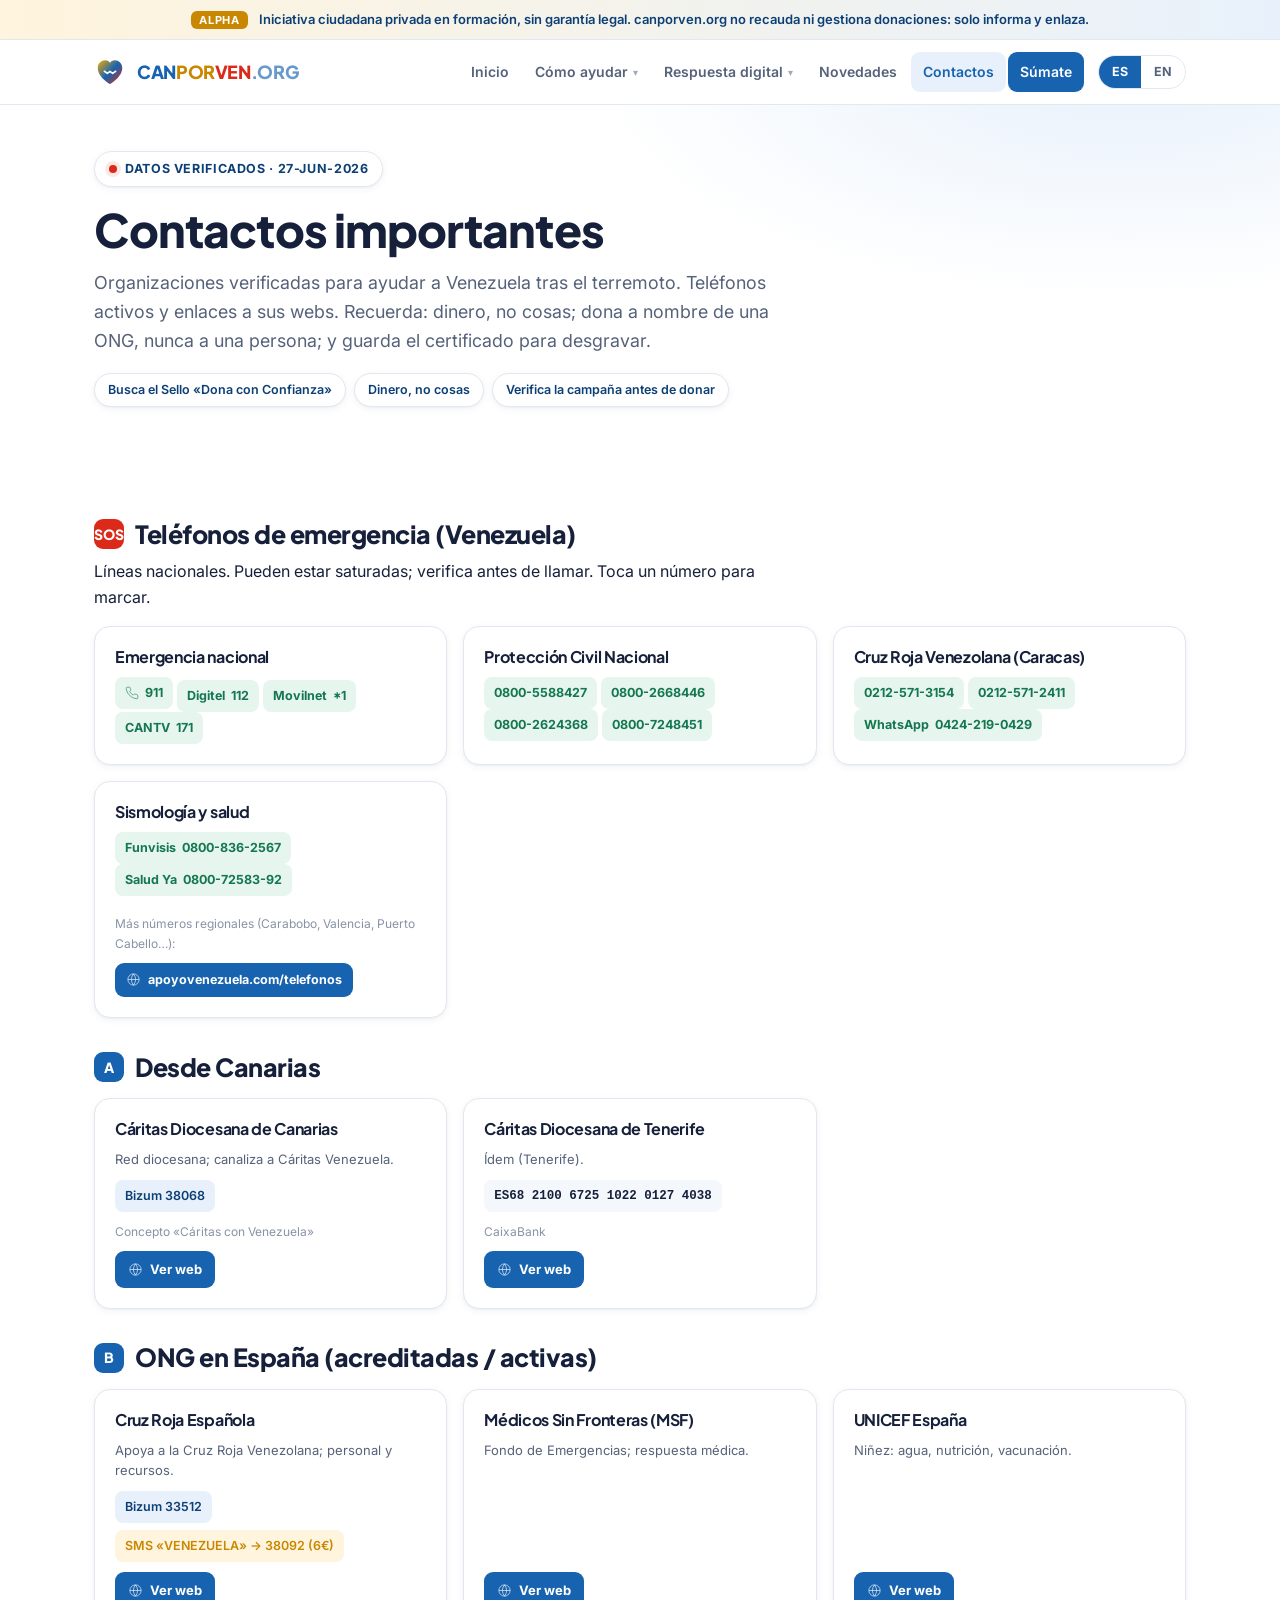
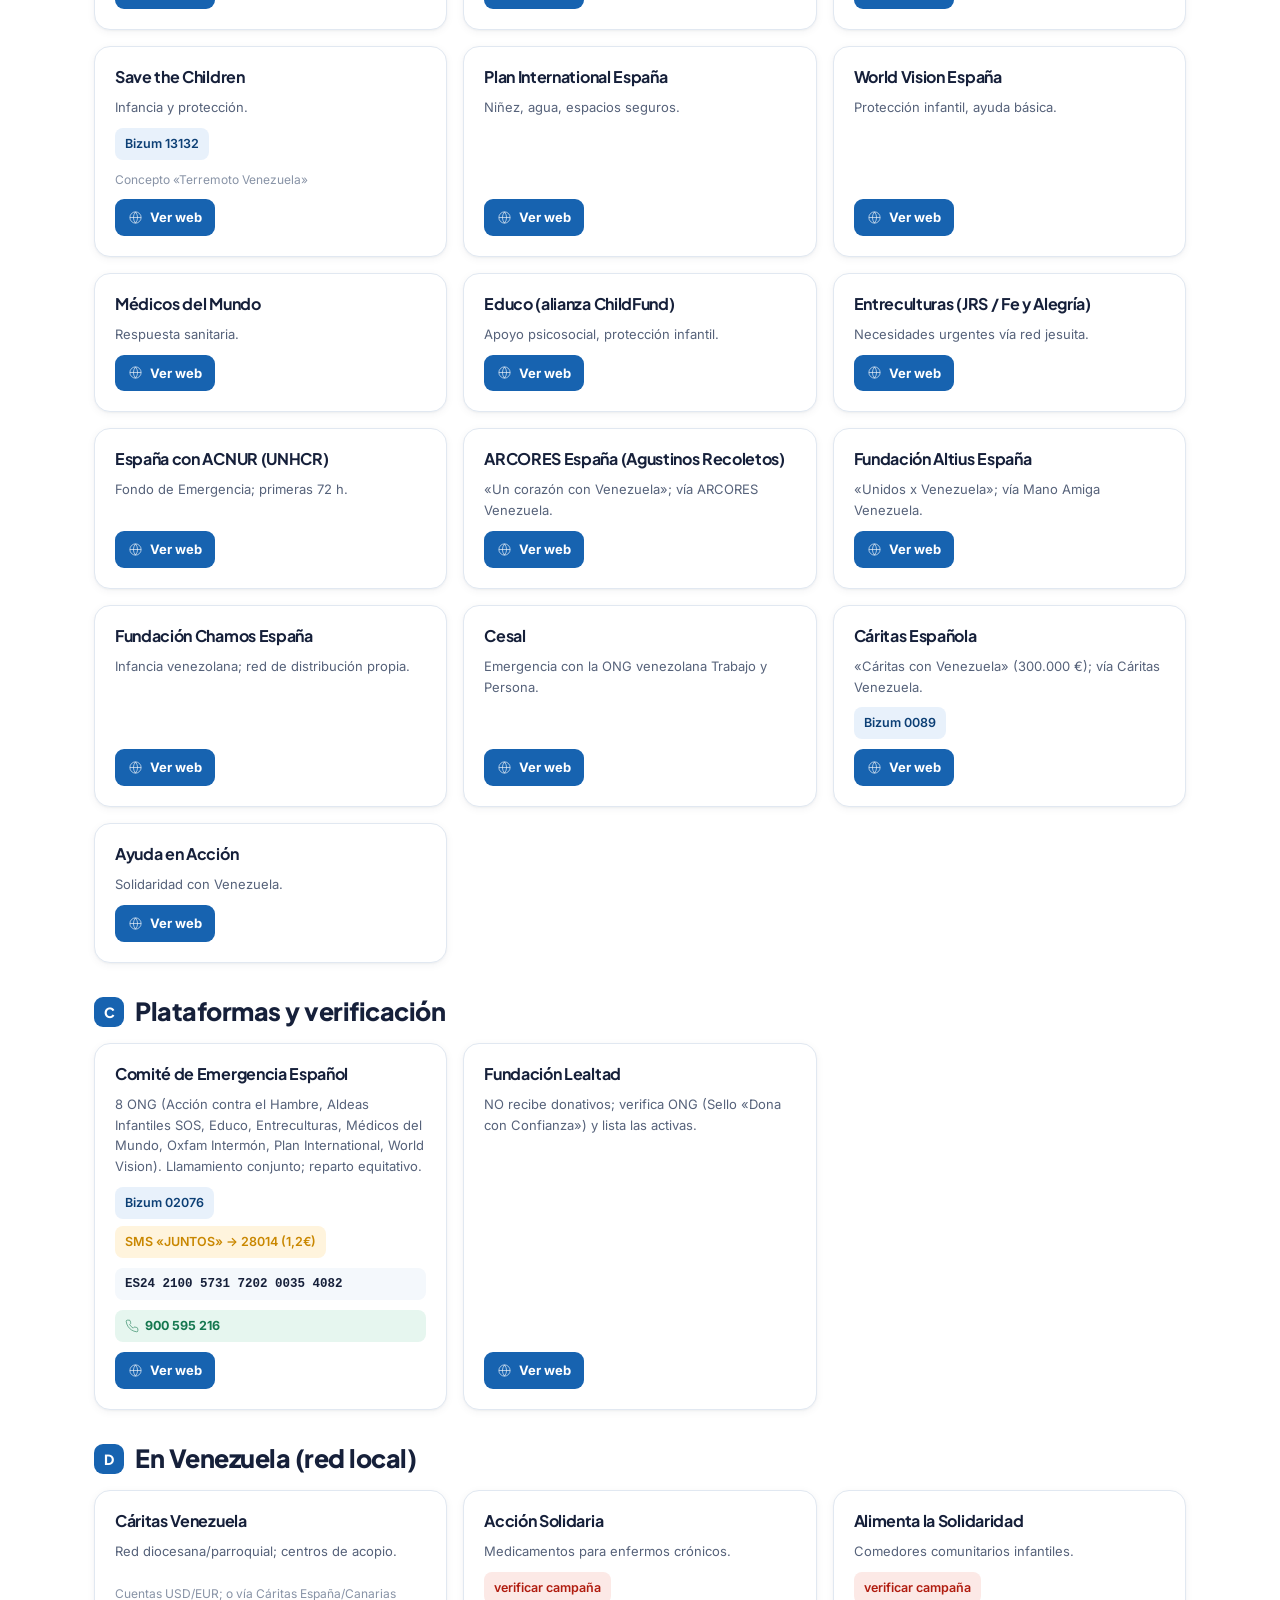
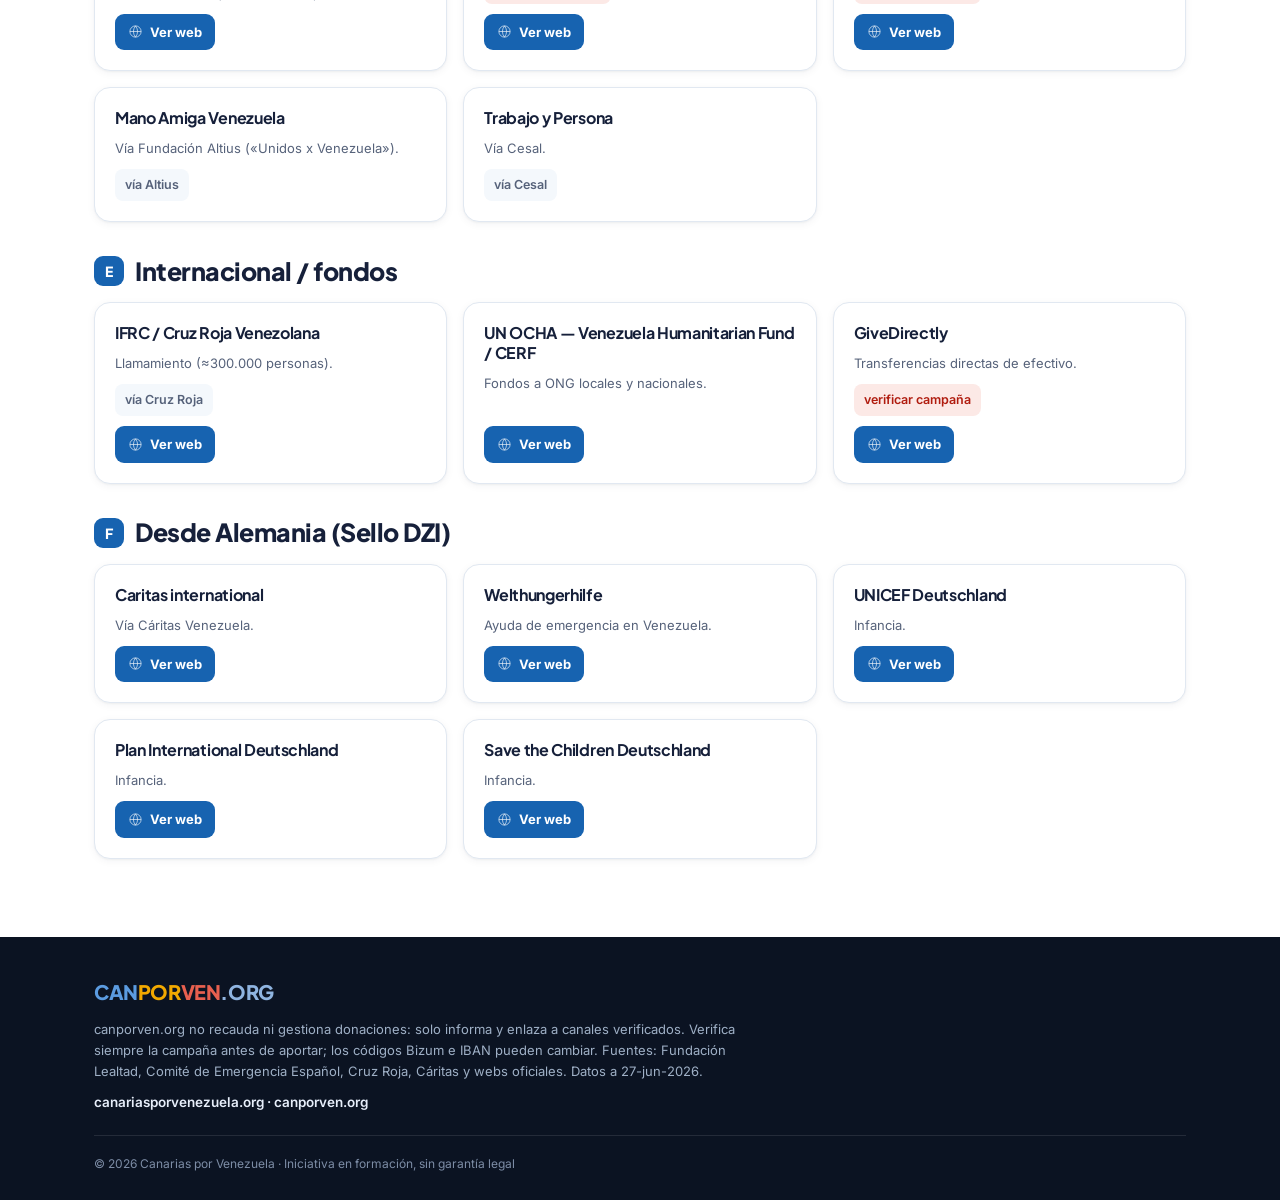
==== commit 7ec7f773: "Add files via upload" ====
--- a/public/contactos.html
+++ b/public/contactos.html
@@ -159,6 +159,46 @@
 <section class="sec" id="contactos">
   <div class="wrap">
 
+    <div class="cat-h"><span class="cnum" style="background:var(--rojo)">SOS</span><h2><span class="es">Teléfonos de emergencia (Venezuela)</span><span class="en">Emergency phones (Venezuela)</span></h2></div>
+    <p class="foc" style="max-width:72ch;margin:-6px 0 16px"><span class="es">Líneas nacionales. Pueden estar saturadas; verifica antes de llamar. Toca un número para marcar.</span><span class="en">National lines. They may be overloaded; verify before calling. Tap a number to dial.</span></p>
+    <div class="grid">
+      <div class="org">
+        <h3><span class="es">Emergencia nacional</span><span class="en">National emergency</span></h3>
+        <div class="tels">
+          <a class="tel" href="tel:911"><svg viewBox="0 0 24 24"><path d="M22 16.9v3a2 2 0 0 1-2.2 2 19.8 19.8 0 0 1-8.6-3.1 19.5 19.5 0 0 1-6-6 19.8 19.8 0 0 1-3.1-8.7A2 2 0 0 1 4.1 2h3a2 2 0 0 1 2 1.7c.1.9.3 1.8.6 2.6a2 2 0 0 1-.5 2.1L8 9.6a16 16 0 0 0 6 6l1.2-1.2a2 2 0 0 1 2.1-.5c.8.3 1.7.5 2.6.6a2 2 0 0 1 1.7 2z"/></svg>911</a>
+          <a class="tel" href="tel:112"><span class="lbl">Digitel</span>112</a>
+          <a class="tel" href="tel:*1"><span class="lbl">Movilnet</span>*1</a>
+          <a class="tel" href="tel:171"><span class="lbl">CANTV</span>171</a>
+        </div>
+      </div>
+      <div class="org">
+        <h3>Protección Civil Nacional</h3>
+        <div class="tels">
+          <a class="tel" href="tel:08005588427">0800-5588427</a>
+          <a class="tel" href="tel:08002668446">0800-2668446</a>
+          <a class="tel" href="tel:08002624368">0800-2624368</a>
+          <a class="tel" href="tel:08007248451">0800-7248451</a>
+        </div>
+      </div>
+      <div class="org">
+        <h3>Cruz Roja Venezolana (Caracas)</h3>
+        <div class="tels">
+          <a class="tel" href="tel:02125713154">0212-571-3154</a>
+          <a class="tel" href="tel:02125712411">0212-571-2411</a>
+          <a class="tel" href="tel:04242190429"><span class="lbl">WhatsApp</span>0424-219-0429</a>
+        </div>
+      </div>
+      <div class="org">
+        <h3><span class="es">Sismología y salud</span><span class="en">Seismology and health</span></h3>
+        <div class="tels">
+          <a class="tel" href="tel:08008362567"><span class="lbl">Funvisis</span>0800-836-2567</a>
+          <a class="tel" href="tel:08007258392"><span class="lbl">Salud Ya</span>0800-72583-92</a>
+        </div>
+        <p class="nolink" style="margin-top:8px"><span class="es">Más números regionales (Carabobo, Valencia, Puerto Cabello…):</span><span class="en">More regional numbers (Carabobo, Valencia, Puerto Cabello…):</span></p>
+        <a class="webbtn" href="#m40" style="font-size:12.5px;padding:7px 11px"><svg viewBox="0 0 24 24"><circle cx="12" cy="12" r="9"/><path d="M3 12h18M12 3a15 15 0 0 1 0 18 15 15 0 0 1 0-18z"/></svg>apoyovenezuela.com/telefonos</a>
+      </div>
+    </div>
+
     <div class="cat-h"><span class="cnum">A</span><h2><span class="es">Desde Canarias</span><span class="en">From the Canary Islands</span></h2></div>
     <div class="grid">
       <div class="org">
@@ -281,5 +321,7 @@
 <div class="modal" id="m32"><a class="modal-bg" href="#contactos"></a><div class="modal-box"><a class="modal-x" href="#contactos">✕</a><div class="tagm">Plan International Deutschland</div><h3>plan.de</h3><p><span class="es">Sello DZI. Infancia.</span><span class="en">DZI seal. Children.</span></p><div class="modal-url">https://plan.de</div><div class="modal-act"><a class="btn-p" href="https://plan.de" target="_blank" rel="noopener noreferrer"><svg viewBox="0 0 24 24"><path d="M5 12h14M13 6l6 6-6 6"/></svg><span class="es">Abrir sitio web</span><span class="en">Open website</span></a><a class="btn-g" href="#contactos"><span class="es">Cerrar</span><span class="en">Close</span></a></div></div></div>
 <div class="modal" id="m33"><a class="modal-bg" href="#contactos"></a><div class="modal-box"><a class="modal-x" href="#contactos">✕</a><div class="tagm">Save the Children Deutschland</div><h3>savethechildren.de</h3><p><span class="es">Sello DZI. Infancia.</span><span class="en">DZI seal. Children.</span></p><div class="modal-url">https://savethechildren.de</div><div class="modal-act"><a class="btn-p" href="https://savethechildren.de" target="_blank" rel="noopener noreferrer"><svg viewBox="0 0 24 24"><path d="M5 12h14M13 6l6 6-6 6"/></svg><span class="es">Abrir sitio web</span><span class="en">Open website</span></a><a class="btn-g" href="#contactos"><span class="es">Cerrar</span><span class="en">Close</span></a></div></div></div>
 
+<div class="modal" id="m40"><a class="modal-bg" href="#contactos"></a><div class="modal-box"><a class="modal-x" href="#contactos">✕</a><div class="tagm">Apoyo Venezuela</div><h3>apoyovenezuela.com/telefonos</h3><p><span class="es">Directorio de teléfonos de emergencia por estado (Carabobo, Valencia, Puerto Cabello y más). Información recopilada de fuentes públicas; verifica antes de llamar.</span><span class="en">Directory of emergency phones by state (Carabobo, Valencia, Puerto Cabello and more). Information collected from public sources; verify before calling.</span></p><div class="modal-url">https://apoyovenezuela.com/telefonos</div><div class="modal-act"><a class="btn-p" href="https://apoyovenezuela.com/telefonos" target="_blank" rel="noopener noreferrer"><svg viewBox="0 0 24 24"><path d="M5 12h14M13 6l6 6-6 6"/></svg><span class="es">Abrir sitio web</span><span class="en">Open website</span></a><a class="btn-g" href="#contactos"><span class="es">Cerrar</span><span class="en">Close</span></a></div></div></div>
+
 </body>
 </html>
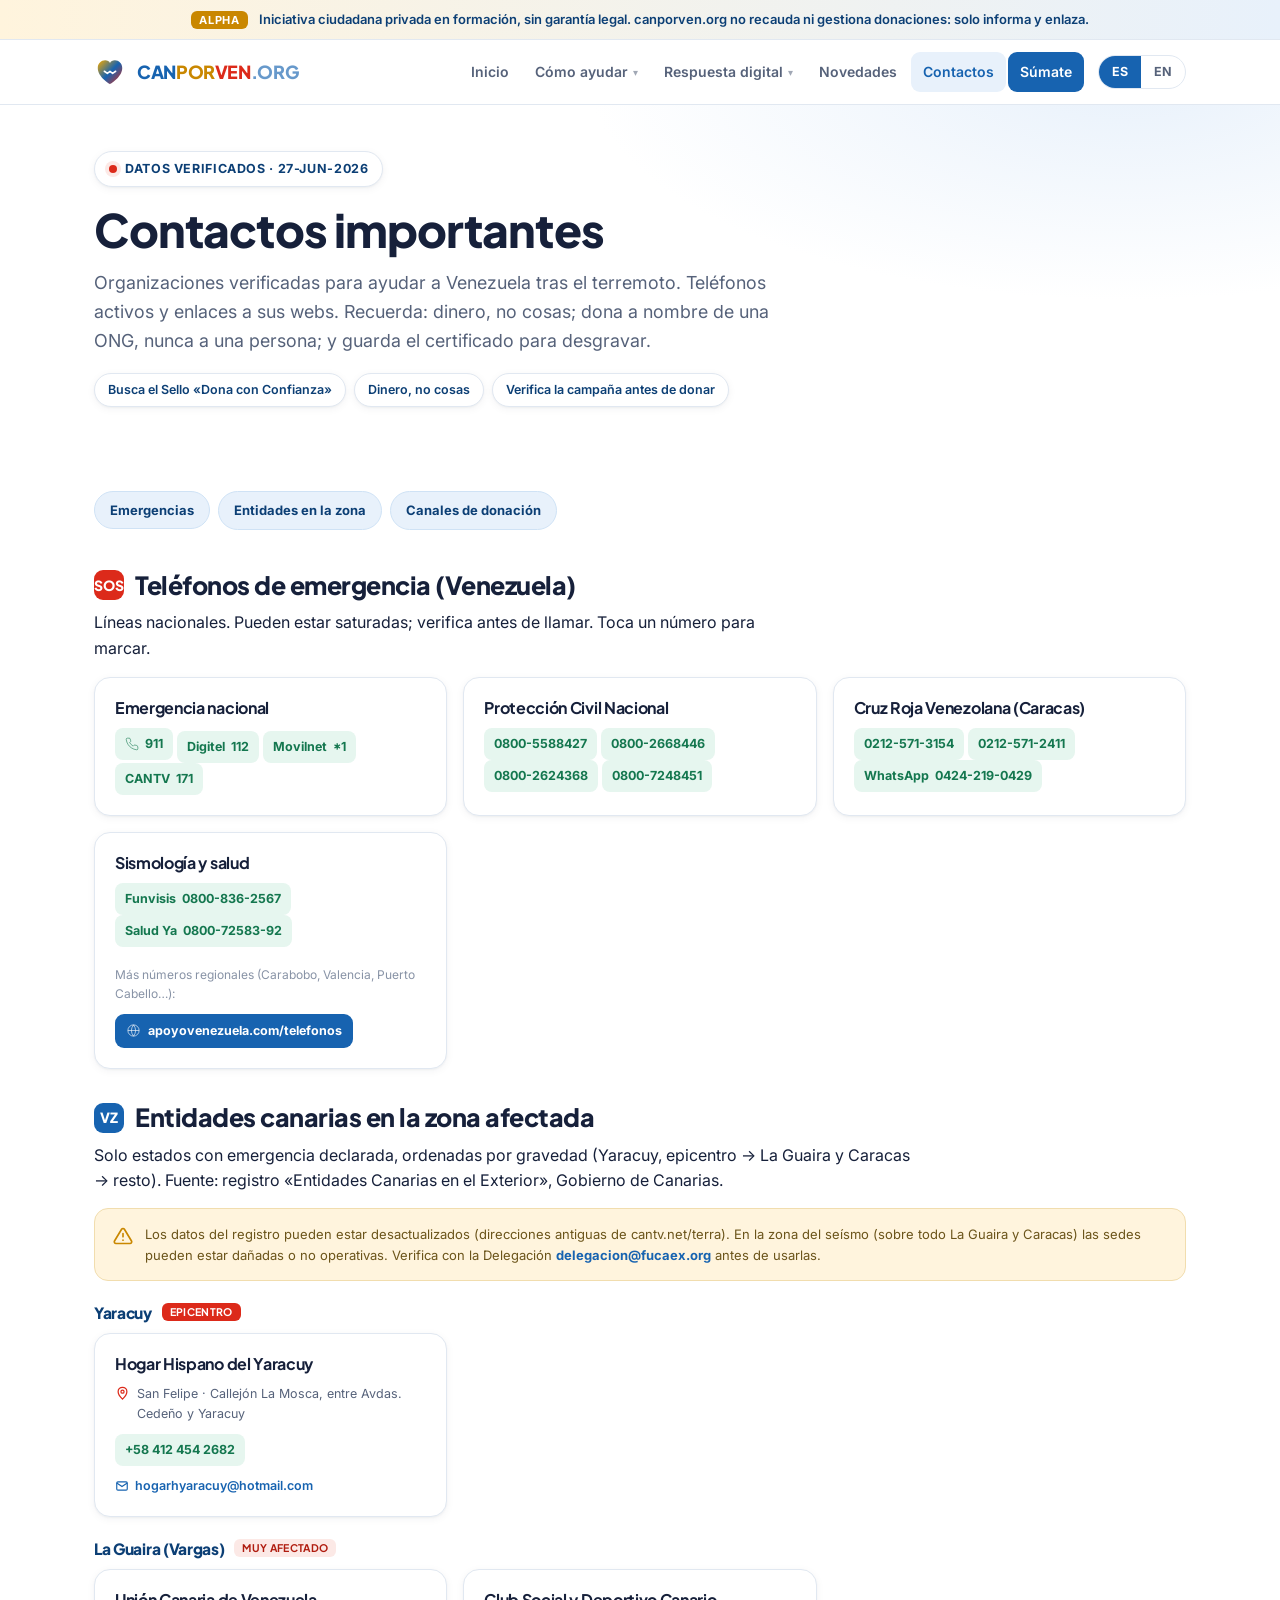
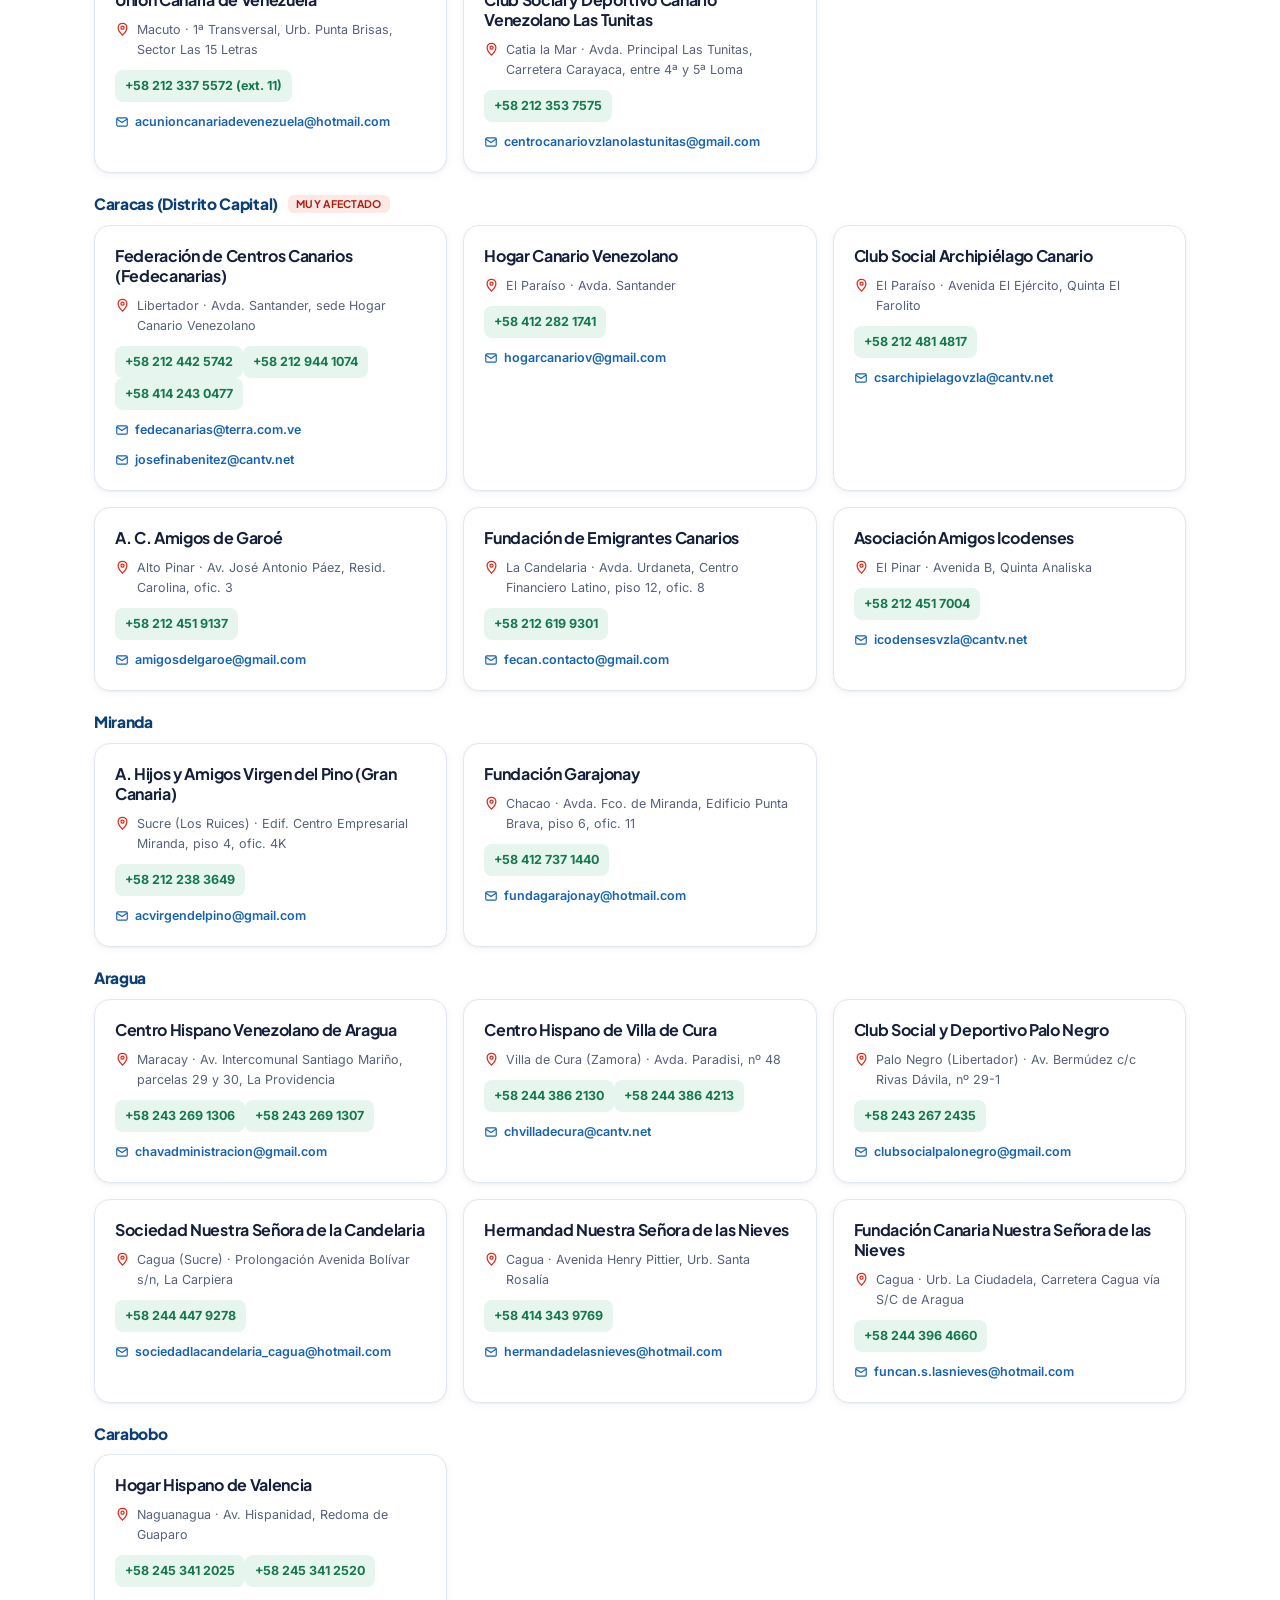
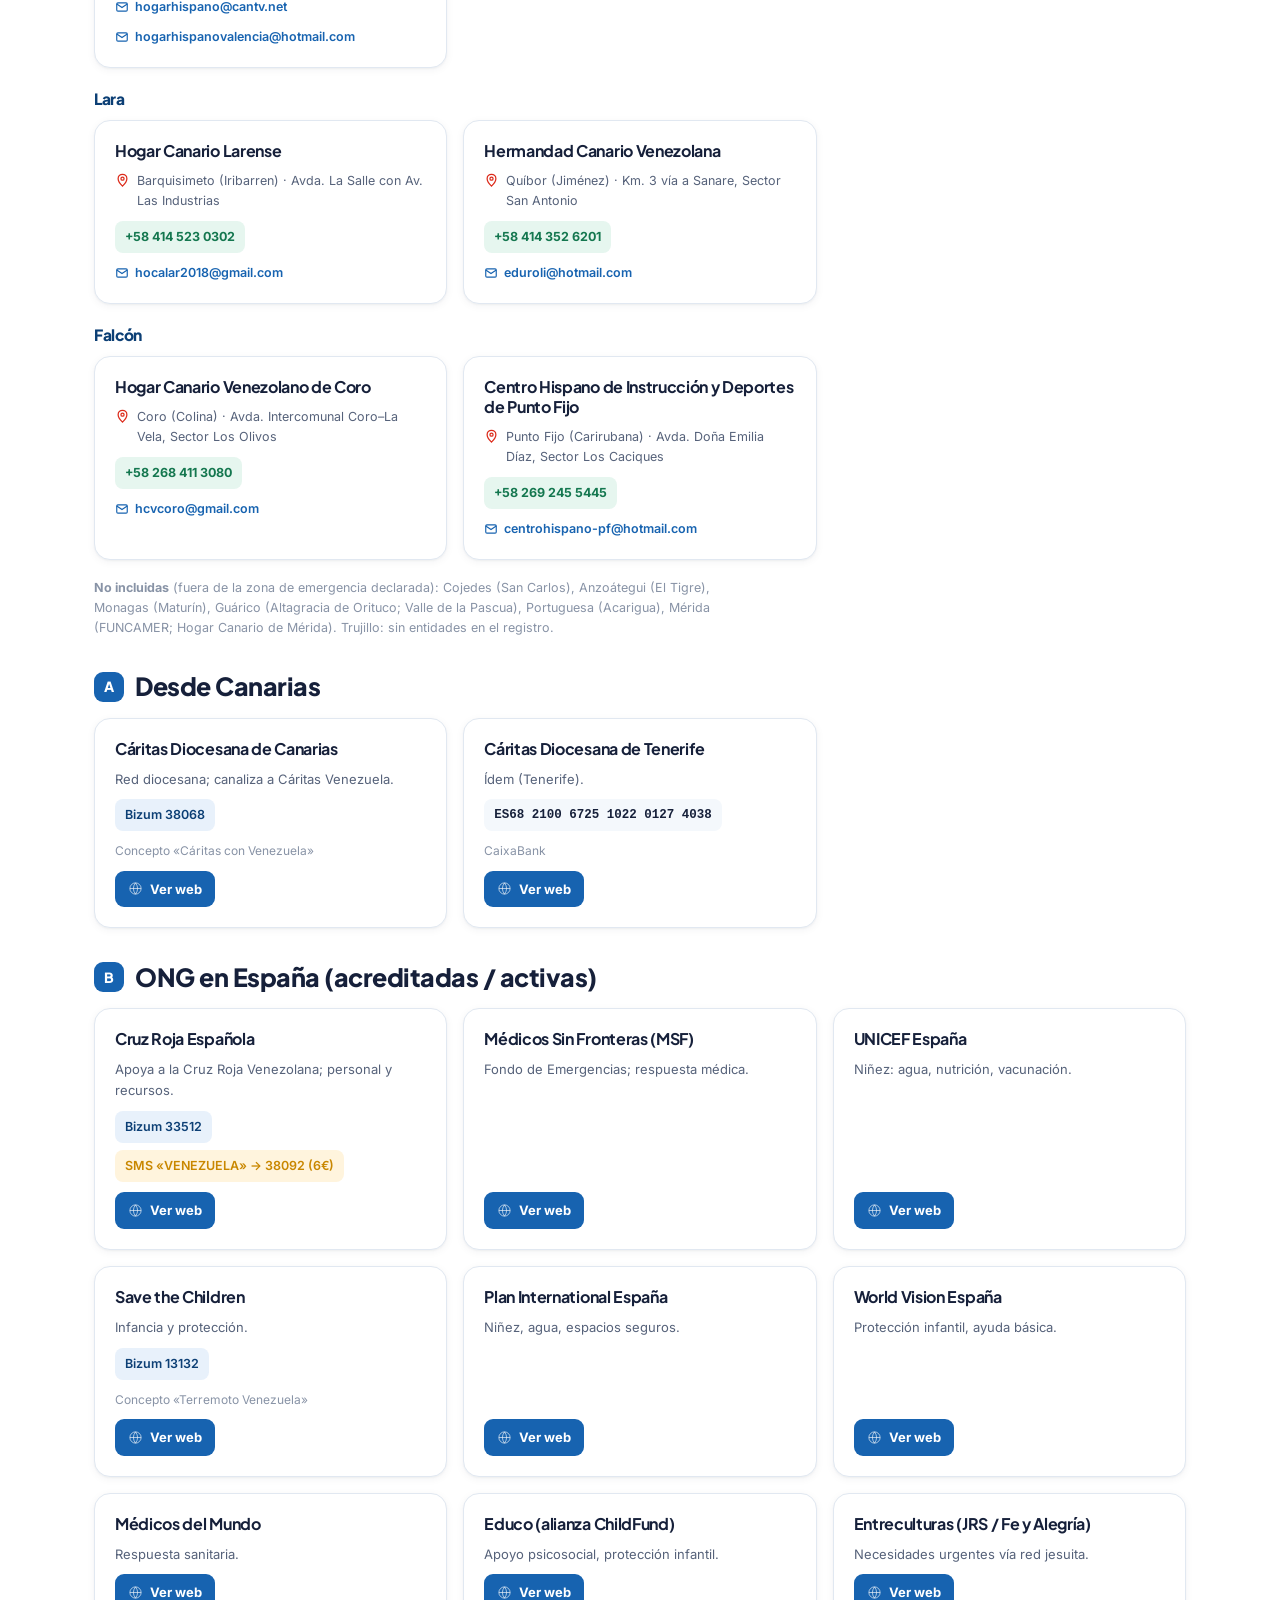
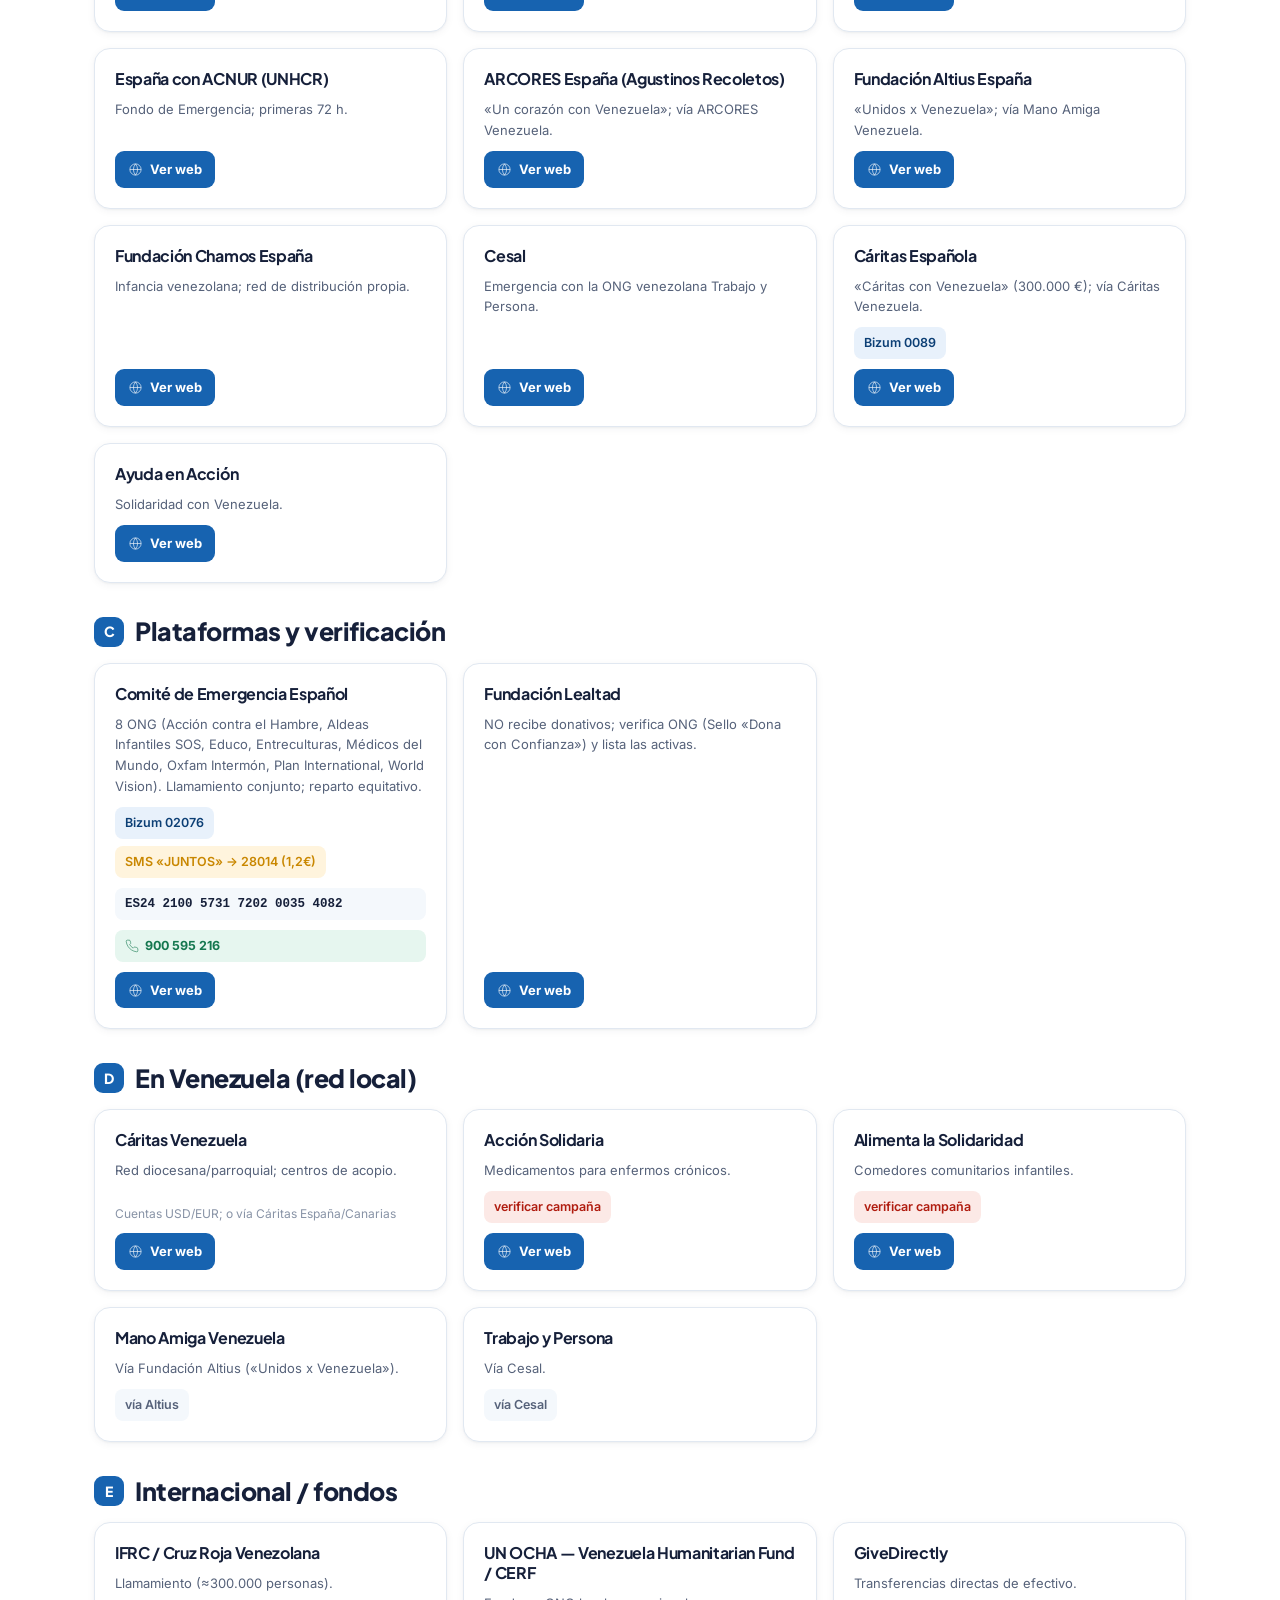
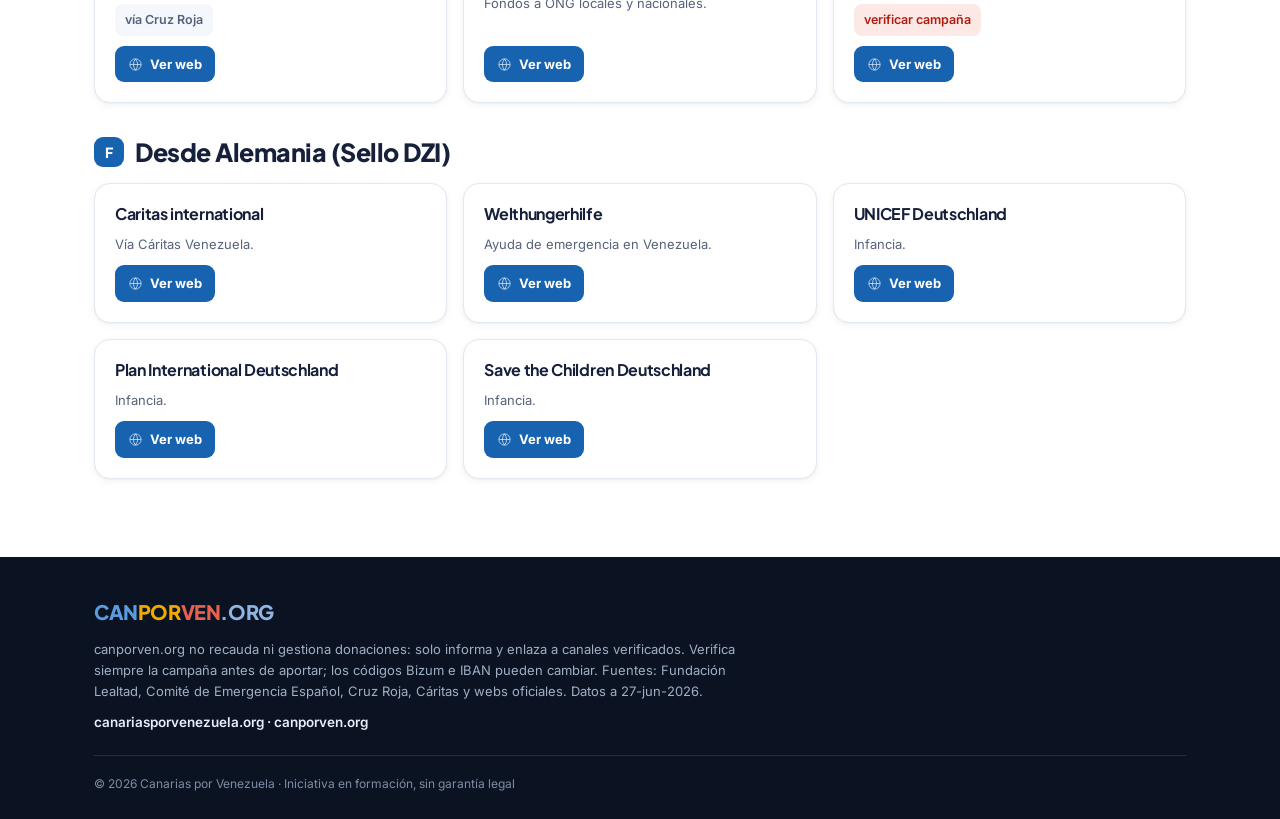
==== commit b011127b: "Add files via upload" ====
--- a/public/contactos.html
+++ b/public/contactos.html
@@ -110,6 +110,23 @@
 .ft p{font-size:13px;color:#9fb0c6;max-width:84ch;margin-top:12px;line-height:1.6}
 .ft .dom{margin-top:10px;font-weight:600;color:#e7eefa;font-size:13.5px}
 .ft .bar{border-top:1px solid rgba(255,255,255,.1);margin-top:22px;padding-top:18px;font-size:12px;color:#7d8da6}
+.jumpnav{display:flex;flex-wrap:wrap;gap:8px;margin-bottom:10px;position:sticky;top:72px;z-index:40;background:rgba(255,255,255,.85);backdrop-filter:blur(6px);padding:6px 0}
+.jumpnav a{font-size:13px;font-weight:700;color:var(--azul-d);background:var(--azul-l);border:1px solid #cfe2f5;border-radius:100px;padding:8px 15px}
+.jumpnav a:hover{background:#d7e7fa}
+.note-warn{display:flex;gap:12px;background:var(--oro-l);border:1px solid #f1ddae;border-radius:14px;padding:15px 18px;margin:0 0 18px}
+.note-warn svg{flex:none;width:20px;height:20px;stroke:var(--oro-d);margin-top:2px;fill:none}
+.note-warn p{font-size:13px;color:#6b541a}
+.note-warn a{color:var(--azul);font-weight:700}
+.estado-h{display:flex;align-items:center;gap:10px;font-size:15.5px;font-weight:800;margin:22px 0 12px;color:var(--azul-d)}
+.grav{font-size:10.5px;font-weight:700;text-transform:uppercase;letter-spacing:.03em;border-radius:6px;padding:3px 8px}
+.grav.epi{background:var(--rojo);color:#fff}
+.grav.muy{background:var(--rojo-l);color:var(--rojo-d)}
+.ent .loc-line{font-size:12.5px;color:var(--gris);display:flex;gap:7px;align-items:flex-start}
+.ent .loc-line svg{flex:none;width:15px;height:15px;stroke:var(--rojo);margin-top:2px;fill:none}
+a.mailx{font-size:12.5px;font-weight:600;color:var(--azul);word-break:break-all;display:inline-flex;align-items:center;gap:6px}
+a.mailx:hover{text-decoration:underline}
+a.mailx svg{flex:none;width:14px;height:14px;stroke:var(--azul);fill:none}
+.noinc{font-size:12.5px;color:var(--gris-l);margin-top:18px;max-width:84ch}
 </style>
 </head>
 <body>
@@ -159,7 +176,12 @@
 <section class="sec" id="contactos">
   <div class="wrap">
 
-    <div class="cat-h"><span class="cnum" style="background:var(--rojo)">SOS</span><h2><span class="es">Teléfonos de emergencia (Venezuela)</span><span class="en">Emergency phones (Venezuela)</span></h2></div>
+    <div class="jumpnav">
+      <a href="#emergencias"><span class="es">Emergencias</span><span class="en">Emergency</span></a>
+      <a href="#entidades"><span class="es">Entidades en la zona</span><span class="en">Entities in the area</span></a>
+      <a href="#donar"><span class="es">Canales de donación</span><span class="en">Donation channels</span></a>
+    </div>
+    <div class="cat-h" id="emergencias"><span class="cnum" style="background:var(--rojo)">SOS</span><h2><span class="es">Teléfonos de emergencia (Venezuela)</span><span class="en">Emergency phones (Venezuela)</span></h2></div>
     <p class="foc" style="max-width:72ch;margin:-6px 0 16px"><span class="es">Líneas nacionales. Pueden estar saturadas; verifica antes de llamar. Toca un número para marcar.</span><span class="en">National lines. They may be overloaded; verify before calling. Tap a number to dial.</span></p>
     <div class="grid">
       <div class="org">
@@ -199,7 +221,70 @@
       </div>
     </div>
 
-    <div class="cat-h"><span class="cnum">A</span><h2><span class="es">Desde Canarias</span><span class="en">From the Canary Islands</span></h2></div>
+    <div class="cat-h" id="entidades"><span class="cnum">VZ</span><h2><span class="es">Entidades canarias en la zona afectada</span><span class="en">Canarian entities in the affected area</span></h2></div>
+    <p class="foc" style="max-width:82ch;margin:-6px 0 14px"><span class="es">Solo estados con emergencia declarada, ordenadas por gravedad (Yaracuy, epicentro → La Guaira y Caracas → resto). Fuente: registro «Entidades Canarias en el Exterior», Gobierno de Canarias.</span><span class="en">Only states with a declared emergency, ordered by severity (Yaracuy, epicenter → La Guaira and Caracas → rest). Source: «Entidades Canarias en el Exterior» registry, Government of the Canary Islands.</span></p>
+    <div class="note-warn">
+      <svg viewBox="0 0 24 24" stroke-width="2" stroke-linecap="round"><path d="M10.3 3.9 1.8 18a2 2 0 0 0 1.7 3h17a2 2 0 0 0 1.7-3L13.7 3.9a2 2 0 0 0-3.4 0z"/><path d="M12 9v4M12 17h.01"/></svg>
+      <p><span class="es">Los datos del registro pueden estar desactualizados (direcciones antiguas de cantv.net/terra). En la zona del seísmo (sobre todo La Guaira y Caracas) las sedes pueden estar dañadas o no operativas. Verifica con la Delegación <a href="mailto:delegacion@fucaex.org">delegacion@fucaex.org</a> antes de usarlas.</span><span class="en">Registry data may be outdated (old cantv.net/terra addresses). In the earthquake zone (especially La Guaira and Caracas) premises may be damaged or unreachable. Verify with the Delegación <a href="mailto:delegacion@fucaex.org">delegacion@fucaex.org</a> before using them.</span></p>
+    </div>
+
+    <h3 class="estado-h">Yaracuy <span class="grav epi"><span class="es">Epicentro</span><span class="en">Epicenter</span></span></h3>
+    <div class="grid">
+      <div class="org ent"><h3>Hogar Hispano del Yaracuy</h3><p class="loc-line"><svg viewBox="0 0 24 24" stroke-width="2" stroke-linecap="round"><path d="M12 21s-7-7-7-12a7 7 0 0 1 14 0c0 5-7 12-7 12z"/><circle cx="12" cy="9" r="2.5"/></svg>San Felipe · Callejón La Mosca, entre Avdas. Cedeño y Yaracuy</p><div class="tels"><a class="tel" href="tel:+584124542682">+58 412 454 2682</a></div><a class="mailx" href="mailto:hogarhyaracuy@hotmail.com"><svg viewBox="0 0 24 24" stroke-width="2"><rect x="3" y="5" width="18" height="14" rx="2"/><path d="m3 7 9 6 9-6"/></svg>hogarhyaracuy@hotmail.com</a></div>
+    </div>
+
+    <h3 class="estado-h">La Guaira (Vargas) <span class="grav muy"><span class="es">Muy afectado</span><span class="en">Heavily hit</span></span></h3>
+    <div class="grid">
+      <div class="org ent"><h3>Unión Canaria de Venezuela</h3><p class="loc-line"><svg viewBox="0 0 24 24" stroke-width="2" stroke-linecap="round"><path d="M12 21s-7-7-7-12a7 7 0 0 1 14 0c0 5-7 12-7 12z"/><circle cx="12" cy="9" r="2.5"/></svg>Macuto · 1ª Transversal, Urb. Punta Brisas, Sector Las 15 Letras</p><div class="tels"><a class="tel" href="tel:+582123375572">+58 212 337 5572 (ext. 11)</a></div><a class="mailx" href="mailto:acunioncanariadevenezuela@hotmail.com"><svg viewBox="0 0 24 24" stroke-width="2"><rect x="3" y="5" width="18" height="14" rx="2"/><path d="m3 7 9 6 9-6"/></svg>acunioncanariadevenezuela@hotmail.com</a></div>
+      <div class="org ent"><h3>Club Social y Deportivo Canario Venezolano Las Tunitas</h3><p class="loc-line"><svg viewBox="0 0 24 24" stroke-width="2" stroke-linecap="round"><path d="M12 21s-7-7-7-12a7 7 0 0 1 14 0c0 5-7 12-7 12z"/><circle cx="12" cy="9" r="2.5"/></svg>Catia la Mar · Avda. Principal Las Tunitas, Carretera Carayaca, entre 4ª y 5ª Loma</p><div class="tels"><a class="tel" href="tel:+582123537575">+58 212 353 7575</a></div><a class="mailx" href="mailto:centrocanariovzlanolastunitas@gmail.com"><svg viewBox="0 0 24 24" stroke-width="2"><rect x="3" y="5" width="18" height="14" rx="2"/><path d="m3 7 9 6 9-6"/></svg>centrocanariovzlanolastunitas@gmail.com</a></div>
+    </div>
+
+    <h3 class="estado-h">Caracas (Distrito Capital) <span class="grav muy"><span class="es">Muy afectado</span><span class="en">Heavily hit</span></span></h3>
+    <div class="grid">
+      <div class="org ent"><h3>Federación de Centros Canarios (Fedecanarias)</h3><p class="loc-line"><svg viewBox="0 0 24 24" stroke-width="2" stroke-linecap="round"><path d="M12 21s-7-7-7-12a7 7 0 0 1 14 0c0 5-7 12-7 12z"/><circle cx="12" cy="9" r="2.5"/></svg>Libertador · Avda. Santander, sede Hogar Canario Venezolano</p><div class="tels"><a class="tel" href="tel:+582124425742">+58 212 442 5742</a><a class="tel" href="tel:+582129441074">+58 212 944 1074</a><a class="tel" href="tel:+584142430477">+58 414 243 0477</a></div><a class="mailx" href="mailto:fedecanarias@terra.com.ve"><svg viewBox="0 0 24 24" stroke-width="2"><rect x="3" y="5" width="18" height="14" rx="2"/><path d="m3 7 9 6 9-6"/></svg>fedecanarias@terra.com.ve</a><a class="mailx" href="mailto:josefinabenitez@cantv.net"><svg viewBox="0 0 24 24" stroke-width="2"><rect x="3" y="5" width="18" height="14" rx="2"/><path d="m3 7 9 6 9-6"/></svg>josefinabenitez@cantv.net</a></div>
+      <div class="org ent"><h3>Hogar Canario Venezolano</h3><p class="loc-line"><svg viewBox="0 0 24 24" stroke-width="2" stroke-linecap="round"><path d="M12 21s-7-7-7-12a7 7 0 0 1 14 0c0 5-7 12-7 12z"/><circle cx="12" cy="9" r="2.5"/></svg>El Paraíso · Avda. Santander</p><div class="tels"><a class="tel" href="tel:+584122821741">+58 412 282 1741</a></div><a class="mailx" href="mailto:hogarcanariov@gmail.com"><svg viewBox="0 0 24 24" stroke-width="2"><rect x="3" y="5" width="18" height="14" rx="2"/><path d="m3 7 9 6 9-6"/></svg>hogarcanariov@gmail.com</a></div>
+      <div class="org ent"><h3>Club Social Archipiélago Canario</h3><p class="loc-line"><svg viewBox="0 0 24 24" stroke-width="2" stroke-linecap="round"><path d="M12 21s-7-7-7-12a7 7 0 0 1 14 0c0 5-7 12-7 12z"/><circle cx="12" cy="9" r="2.5"/></svg>El Paraíso · Avenida El Ejército, Quinta El Farolito</p><div class="tels"><a class="tel" href="tel:+582124814817">+58 212 481 4817</a></div><a class="mailx" href="mailto:csarchipielagovzla@cantv.net"><svg viewBox="0 0 24 24" stroke-width="2"><rect x="3" y="5" width="18" height="14" rx="2"/><path d="m3 7 9 6 9-6"/></svg>csarchipielagovzla@cantv.net</a></div>
+      <div class="org ent"><h3>A. C. Amigos de Garoé</h3><p class="loc-line"><svg viewBox="0 0 24 24" stroke-width="2" stroke-linecap="round"><path d="M12 21s-7-7-7-12a7 7 0 0 1 14 0c0 5-7 12-7 12z"/><circle cx="12" cy="9" r="2.5"/></svg>Alto Pinar · Av. José Antonio Páez, Resid. Carolina, ofic. 3</p><div class="tels"><a class="tel" href="tel:+582124519137">+58 212 451 9137</a></div><a class="mailx" href="mailto:amigosdelgaroe@gmail.com"><svg viewBox="0 0 24 24" stroke-width="2"><rect x="3" y="5" width="18" height="14" rx="2"/><path d="m3 7 9 6 9-6"/></svg>amigosdelgaroe@gmail.com</a></div>
+      <div class="org ent"><h3>Fundación de Emigrantes Canarios</h3><p class="loc-line"><svg viewBox="0 0 24 24" stroke-width="2" stroke-linecap="round"><path d="M12 21s-7-7-7-12a7 7 0 0 1 14 0c0 5-7 12-7 12z"/><circle cx="12" cy="9" r="2.5"/></svg>La Candelaria · Avda. Urdaneta, Centro Financiero Latino, piso 12, ofic. 8</p><div class="tels"><a class="tel" href="tel:+582126199301">+58 212 619 9301</a></div><a class="mailx" href="mailto:fecan.contacto@gmail.com"><svg viewBox="0 0 24 24" stroke-width="2"><rect x="3" y="5" width="18" height="14" rx="2"/><path d="m3 7 9 6 9-6"/></svg>fecan.contacto@gmail.com</a></div>
+      <div class="org ent"><h3>Asociación Amigos Icodenses</h3><p class="loc-line"><svg viewBox="0 0 24 24" stroke-width="2" stroke-linecap="round"><path d="M12 21s-7-7-7-12a7 7 0 0 1 14 0c0 5-7 12-7 12z"/><circle cx="12" cy="9" r="2.5"/></svg>El Pinar · Avenida B, Quinta Analiska</p><div class="tels"><a class="tel" href="tel:+582124517004">+58 212 451 7004</a></div><a class="mailx" href="mailto:icodensesvzla@cantv.net"><svg viewBox="0 0 24 24" stroke-width="2"><rect x="3" y="5" width="18" height="14" rx="2"/><path d="m3 7 9 6 9-6"/></svg>icodensesvzla@cantv.net</a></div>
+    </div>
+
+    <h3 class="estado-h">Miranda</h3>
+    <div class="grid">
+      <div class="org ent"><h3>A. Hijos y Amigos Virgen del Pino (Gran Canaria)</h3><p class="loc-line"><svg viewBox="0 0 24 24" stroke-width="2" stroke-linecap="round"><path d="M12 21s-7-7-7-12a7 7 0 0 1 14 0c0 5-7 12-7 12z"/><circle cx="12" cy="9" r="2.5"/></svg>Sucre (Los Ruices) · Edif. Centro Empresarial Miranda, piso 4, ofic. 4K</p><div class="tels"><a class="tel" href="tel:+582122383649">+58 212 238 3649</a></div><a class="mailx" href="mailto:acvirgendelpino@gmail.com"><svg viewBox="0 0 24 24" stroke-width="2"><rect x="3" y="5" width="18" height="14" rx="2"/><path d="m3 7 9 6 9-6"/></svg>acvirgendelpino@gmail.com</a></div>
+      <div class="org ent"><h3>Fundación Garajonay</h3><p class="loc-line"><svg viewBox="0 0 24 24" stroke-width="2" stroke-linecap="round"><path d="M12 21s-7-7-7-12a7 7 0 0 1 14 0c0 5-7 12-7 12z"/><circle cx="12" cy="9" r="2.5"/></svg>Chacao · Avda. Fco. de Miranda, Edificio Punta Brava, piso 6, ofic. 11</p><div class="tels"><a class="tel" href="tel:+584127371440">+58 412 737 1440</a></div><a class="mailx" href="mailto:fundagarajonay@hotmail.com"><svg viewBox="0 0 24 24" stroke-width="2"><rect x="3" y="5" width="18" height="14" rx="2"/><path d="m3 7 9 6 9-6"/></svg>fundagarajonay@hotmail.com</a></div>
+    </div>
+
+    <h3 class="estado-h">Aragua</h3>
+    <div class="grid">
+      <div class="org ent"><h3>Centro Hispano Venezolano de Aragua</h3><p class="loc-line"><svg viewBox="0 0 24 24" stroke-width="2" stroke-linecap="round"><path d="M12 21s-7-7-7-12a7 7 0 0 1 14 0c0 5-7 12-7 12z"/><circle cx="12" cy="9" r="2.5"/></svg>Maracay · Av. Intercomunal Santiago Mariño, parcelas 29 y 30, La Providencia</p><div class="tels"><a class="tel" href="tel:+582432691306">+58 243 269 1306</a><a class="tel" href="tel:+582432691307">+58 243 269 1307</a></div><a class="mailx" href="mailto:chavadministracion@gmail.com"><svg viewBox="0 0 24 24" stroke-width="2"><rect x="3" y="5" width="18" height="14" rx="2"/><path d="m3 7 9 6 9-6"/></svg>chavadministracion@gmail.com</a></div>
+      <div class="org ent"><h3>Centro Hispano de Villa de Cura</h3><p class="loc-line"><svg viewBox="0 0 24 24" stroke-width="2" stroke-linecap="round"><path d="M12 21s-7-7-7-12a7 7 0 0 1 14 0c0 5-7 12-7 12z"/><circle cx="12" cy="9" r="2.5"/></svg>Villa de Cura (Zamora) · Avda. Paradisi, nº 48</p><div class="tels"><a class="tel" href="tel:+582443862130">+58 244 386 2130</a><a class="tel" href="tel:+582443864213">+58 244 386 4213</a></div><a class="mailx" href="mailto:chvilladecura@cantv.net"><svg viewBox="0 0 24 24" stroke-width="2"><rect x="3" y="5" width="18" height="14" rx="2"/><path d="m3 7 9 6 9-6"/></svg>chvilladecura@cantv.net</a></div>
+      <div class="org ent"><h3>Club Social y Deportivo Palo Negro</h3><p class="loc-line"><svg viewBox="0 0 24 24" stroke-width="2" stroke-linecap="round"><path d="M12 21s-7-7-7-12a7 7 0 0 1 14 0c0 5-7 12-7 12z"/><circle cx="12" cy="9" r="2.5"/></svg>Palo Negro (Libertador) · Av. Bermúdez c/c Rivas Dávila, nº 29-1</p><div class="tels"><a class="tel" href="tel:+582432672435">+58 243 267 2435</a></div><a class="mailx" href="mailto:clubsocialpalonegro@gmail.com"><svg viewBox="0 0 24 24" stroke-width="2"><rect x="3" y="5" width="18" height="14" rx="2"/><path d="m3 7 9 6 9-6"/></svg>clubsocialpalonegro@gmail.com</a></div>
+      <div class="org ent"><h3>Sociedad Nuestra Señora de la Candelaria</h3><p class="loc-line"><svg viewBox="0 0 24 24" stroke-width="2" stroke-linecap="round"><path d="M12 21s-7-7-7-12a7 7 0 0 1 14 0c0 5-7 12-7 12z"/><circle cx="12" cy="9" r="2.5"/></svg>Cagua (Sucre) · Prolongación Avenida Bolívar s/n, La Carpiera</p><div class="tels"><a class="tel" href="tel:+582444479278">+58 244 447 9278</a></div><a class="mailx" href="mailto:sociedadlacandelaria_cagua@hotmail.com"><svg viewBox="0 0 24 24" stroke-width="2"><rect x="3" y="5" width="18" height="14" rx="2"/><path d="m3 7 9 6 9-6"/></svg>sociedadlacandelaria_cagua@hotmail.com</a></div>
+      <div class="org ent"><h3>Hermandad Nuestra Señora de las Nieves</h3><p class="loc-line"><svg viewBox="0 0 24 24" stroke-width="2" stroke-linecap="round"><path d="M12 21s-7-7-7-12a7 7 0 0 1 14 0c0 5-7 12-7 12z"/><circle cx="12" cy="9" r="2.5"/></svg>Cagua · Avenida Henry Pittier, Urb. Santa Rosalía</p><div class="tels"><a class="tel" href="tel:+584143439769">+58 414 343 9769</a></div><a class="mailx" href="mailto:hermandadelasnieves@hotmail.com"><svg viewBox="0 0 24 24" stroke-width="2"><rect x="3" y="5" width="18" height="14" rx="2"/><path d="m3 7 9 6 9-6"/></svg>hermandadelasnieves@hotmail.com</a></div>
+      <div class="org ent"><h3>Fundación Canaria Nuestra Señora de las Nieves</h3><p class="loc-line"><svg viewBox="0 0 24 24" stroke-width="2" stroke-linecap="round"><path d="M12 21s-7-7-7-12a7 7 0 0 1 14 0c0 5-7 12-7 12z"/><circle cx="12" cy="9" r="2.5"/></svg>Cagua · Urb. La Ciudadela, Carretera Cagua vía S/C de Aragua</p><div class="tels"><a class="tel" href="tel:+582443964660">+58 244 396 4660</a></div><a class="mailx" href="mailto:funcan.s.lasnieves@hotmail.com"><svg viewBox="0 0 24 24" stroke-width="2"><rect x="3" y="5" width="18" height="14" rx="2"/><path d="m3 7 9 6 9-6"/></svg>funcan.s.lasnieves@hotmail.com</a></div>
+    </div>
+
+    <h3 class="estado-h">Carabobo</h3>
+    <div class="grid">
+      <div class="org ent"><h3>Hogar Hispano de Valencia</h3><p class="loc-line"><svg viewBox="0 0 24 24" stroke-width="2" stroke-linecap="round"><path d="M12 21s-7-7-7-12a7 7 0 0 1 14 0c0 5-7 12-7 12z"/><circle cx="12" cy="9" r="2.5"/></svg>Naguanagua · Av. Hispanidad, Redoma de Guaparo</p><div class="tels"><a class="tel" href="tel:+582453412025">+58 245 341 2025</a><a class="tel" href="tel:+582453412520">+58 245 341 2520</a></div><a class="mailx" href="mailto:hogarhispano@cantv.net"><svg viewBox="0 0 24 24" stroke-width="2"><rect x="3" y="5" width="18" height="14" rx="2"/><path d="m3 7 9 6 9-6"/></svg>hogarhispano@cantv.net</a><a class="mailx" href="mailto:hogarhispanovalencia@hotmail.com"><svg viewBox="0 0 24 24" stroke-width="2"><rect x="3" y="5" width="18" height="14" rx="2"/><path d="m3 7 9 6 9-6"/></svg>hogarhispanovalencia@hotmail.com</a></div>
+    </div>
+
+    <h3 class="estado-h">Lara</h3>
+    <div class="grid">
+      <div class="org ent"><h3>Hogar Canario Larense</h3><p class="loc-line"><svg viewBox="0 0 24 24" stroke-width="2" stroke-linecap="round"><path d="M12 21s-7-7-7-12a7 7 0 0 1 14 0c0 5-7 12-7 12z"/><circle cx="12" cy="9" r="2.5"/></svg>Barquisimeto (Iribarren) · Avda. La Salle con Av. Las Industrias</p><div class="tels"><a class="tel" href="tel:+584145230302">+58 414 523 0302</a></div><a class="mailx" href="mailto:hocalar2018@gmail.com"><svg viewBox="0 0 24 24" stroke-width="2"><rect x="3" y="5" width="18" height="14" rx="2"/><path d="m3 7 9 6 9-6"/></svg>hocalar2018@gmail.com</a></div>
+      <div class="org ent"><h3>Hermandad Canario Venezolana</h3><p class="loc-line"><svg viewBox="0 0 24 24" stroke-width="2" stroke-linecap="round"><path d="M12 21s-7-7-7-12a7 7 0 0 1 14 0c0 5-7 12-7 12z"/><circle cx="12" cy="9" r="2.5"/></svg>Quíbor (Jiménez) · Km. 3 vía a Sanare, Sector San Antonio</p><div class="tels"><a class="tel" href="tel:+584143526201">+58 414 352 6201</a></div><a class="mailx" href="mailto:eduroli@hotmail.com"><svg viewBox="0 0 24 24" stroke-width="2"><rect x="3" y="5" width="18" height="14" rx="2"/><path d="m3 7 9 6 9-6"/></svg>eduroli@hotmail.com</a></div>
+    </div>
+
+    <h3 class="estado-h">Falcón</h3>
+    <div class="grid">
+      <div class="org ent"><h3>Hogar Canario Venezolano de Coro</h3><p class="loc-line"><svg viewBox="0 0 24 24" stroke-width="2" stroke-linecap="round"><path d="M12 21s-7-7-7-12a7 7 0 0 1 14 0c0 5-7 12-7 12z"/><circle cx="12" cy="9" r="2.5"/></svg>Coro (Colina) · Avda. Intercomunal Coro–La Vela, Sector Los Olivos</p><div class="tels"><a class="tel" href="tel:+582684113080">+58 268 411 3080</a></div><a class="mailx" href="mailto:hcvcoro@gmail.com"><svg viewBox="0 0 24 24" stroke-width="2"><rect x="3" y="5" width="18" height="14" rx="2"/><path d="m3 7 9 6 9-6"/></svg>hcvcoro@gmail.com</a></div>
+      <div class="org ent"><h3>Centro Hispano de Instrucción y Deportes de Punto Fijo</h3><p class="loc-line"><svg viewBox="0 0 24 24" stroke-width="2" stroke-linecap="round"><path d="M12 21s-7-7-7-12a7 7 0 0 1 14 0c0 5-7 12-7 12z"/><circle cx="12" cy="9" r="2.5"/></svg>Punto Fijo (Carirubana) · Avda. Doña Emilia Díaz, Sector Los Caciques</p><div class="tels"><a class="tel" href="tel:+582692455445">+58 269 245 5445</a></div><a class="mailx" href="mailto:centrohispano-pf@hotmail.com"><svg viewBox="0 0 24 24" stroke-width="2"><rect x="3" y="5" width="18" height="14" rx="2"/><path d="m3 7 9 6 9-6"/></svg>centrohispano-pf@hotmail.com</a></div>
+    </div>
+
+    <p class="noinc"><span class="es"><b>No incluidas</b> (fuera de la zona de emergencia declarada): Cojedes (San Carlos), Anzoátegui (El Tigre), Monagas (Maturín), Guárico (Altagracia de Orituco; Valle de la Pascua), Portuguesa (Acarigua), Mérida (FUNCAMER; Hogar Canario de Mérida). Trujillo: sin entidades en el registro.</span><span class="en"><b>Not included</b> (outside the declared emergency area): Cojedes (San Carlos), Anzoátegui (El Tigre), Monagas (Maturín), Guárico (Altagracia de Orituco; Valle de la Pascua), Portuguesa (Acarigua), Mérida (FUNCAMER; Hogar Canario de Mérida). Trujillo: no entities in the registry.</span></p>
+
+    <div class="cat-h" id="donar"><span class="cnum">A</span><h2><span class="es">Desde Canarias</span><span class="en">From the Canary Islands</span></h2></div>
     <div class="grid">
       <div class="org">
         <h3>Cáritas Diocesana de Canarias</h3>
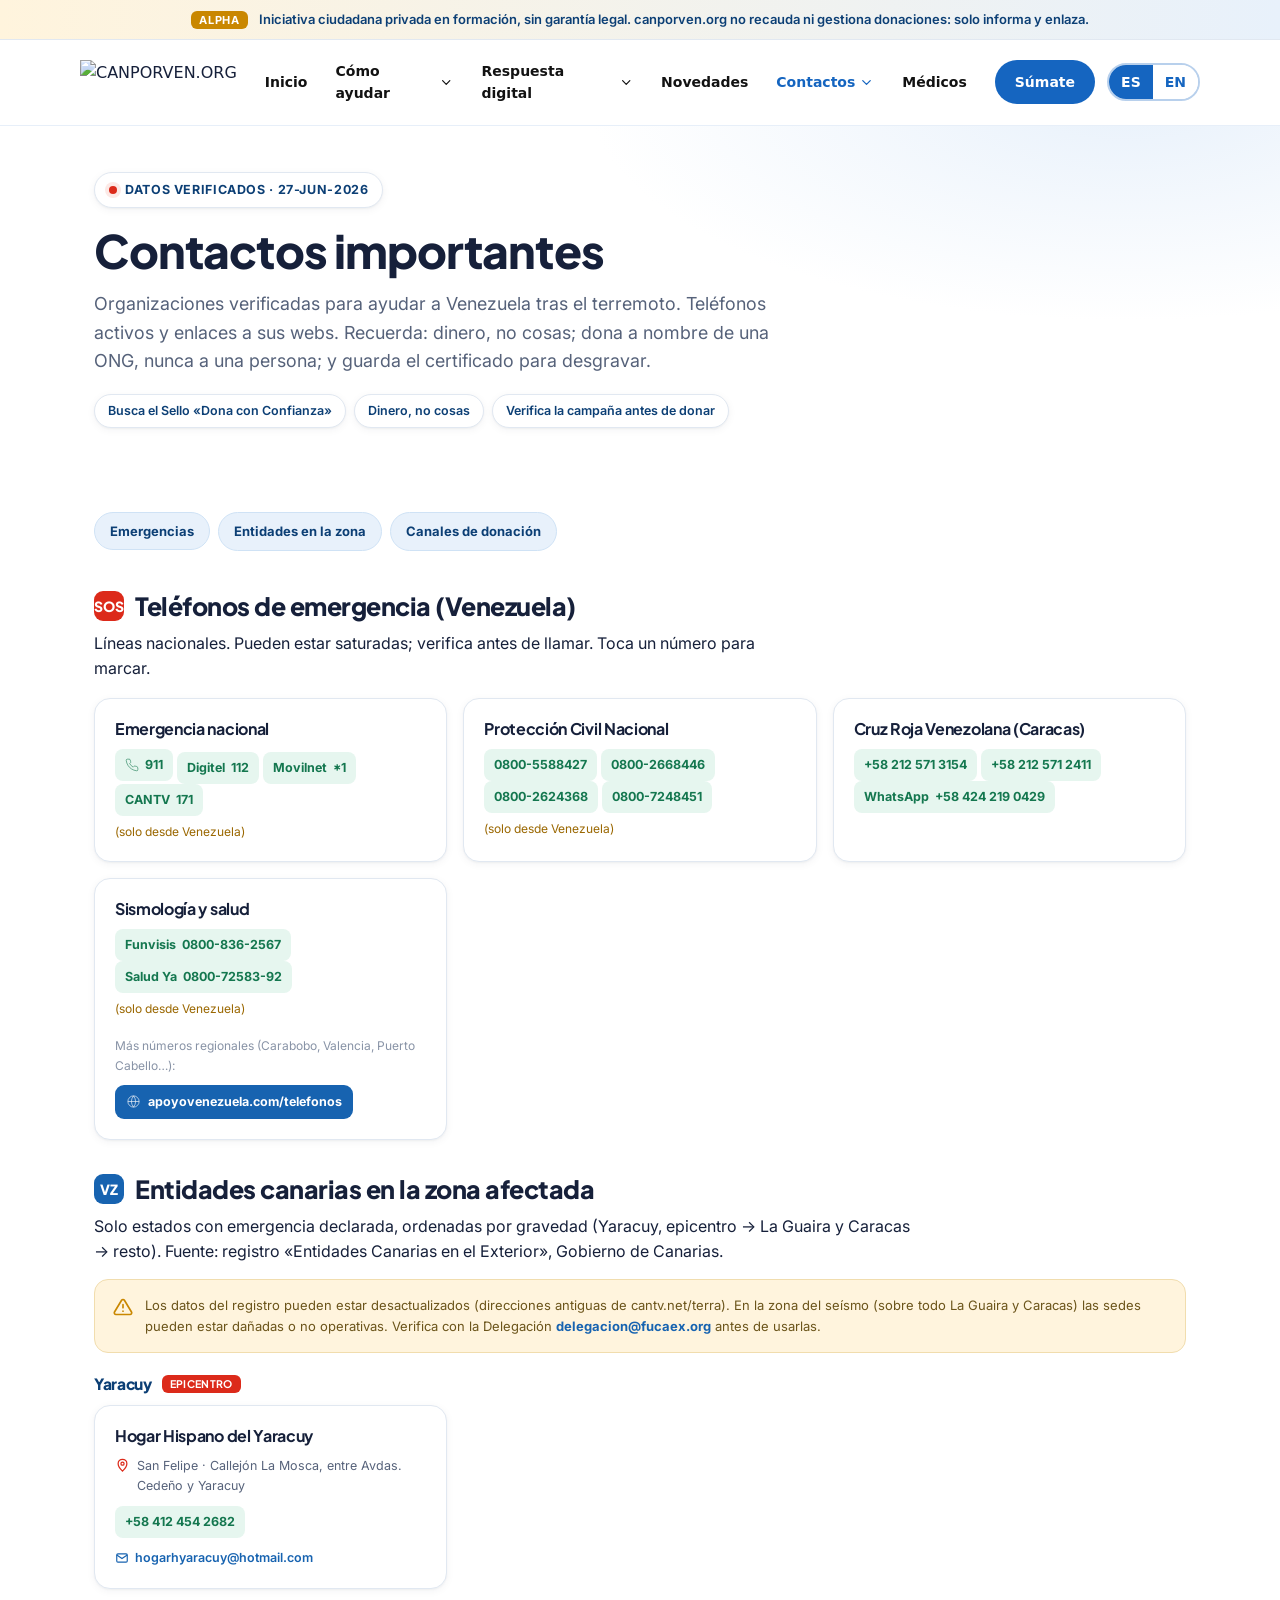
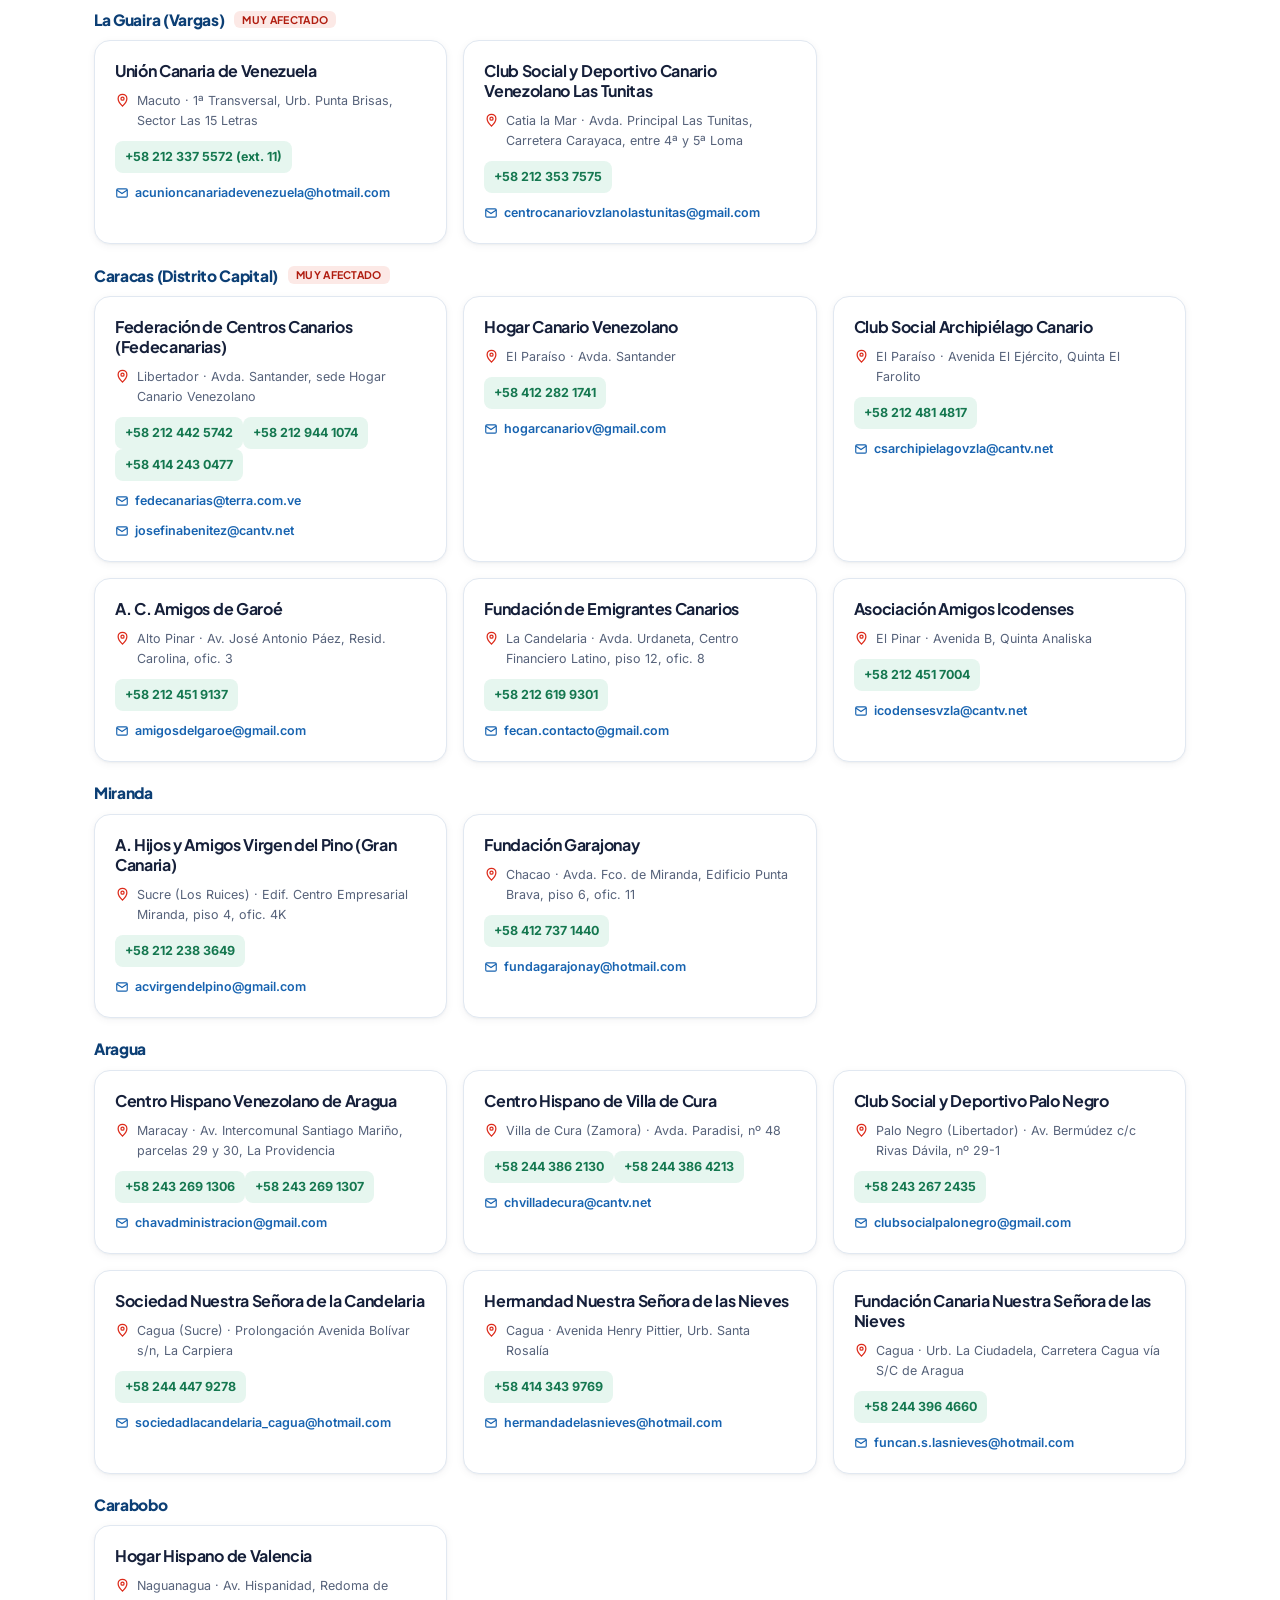
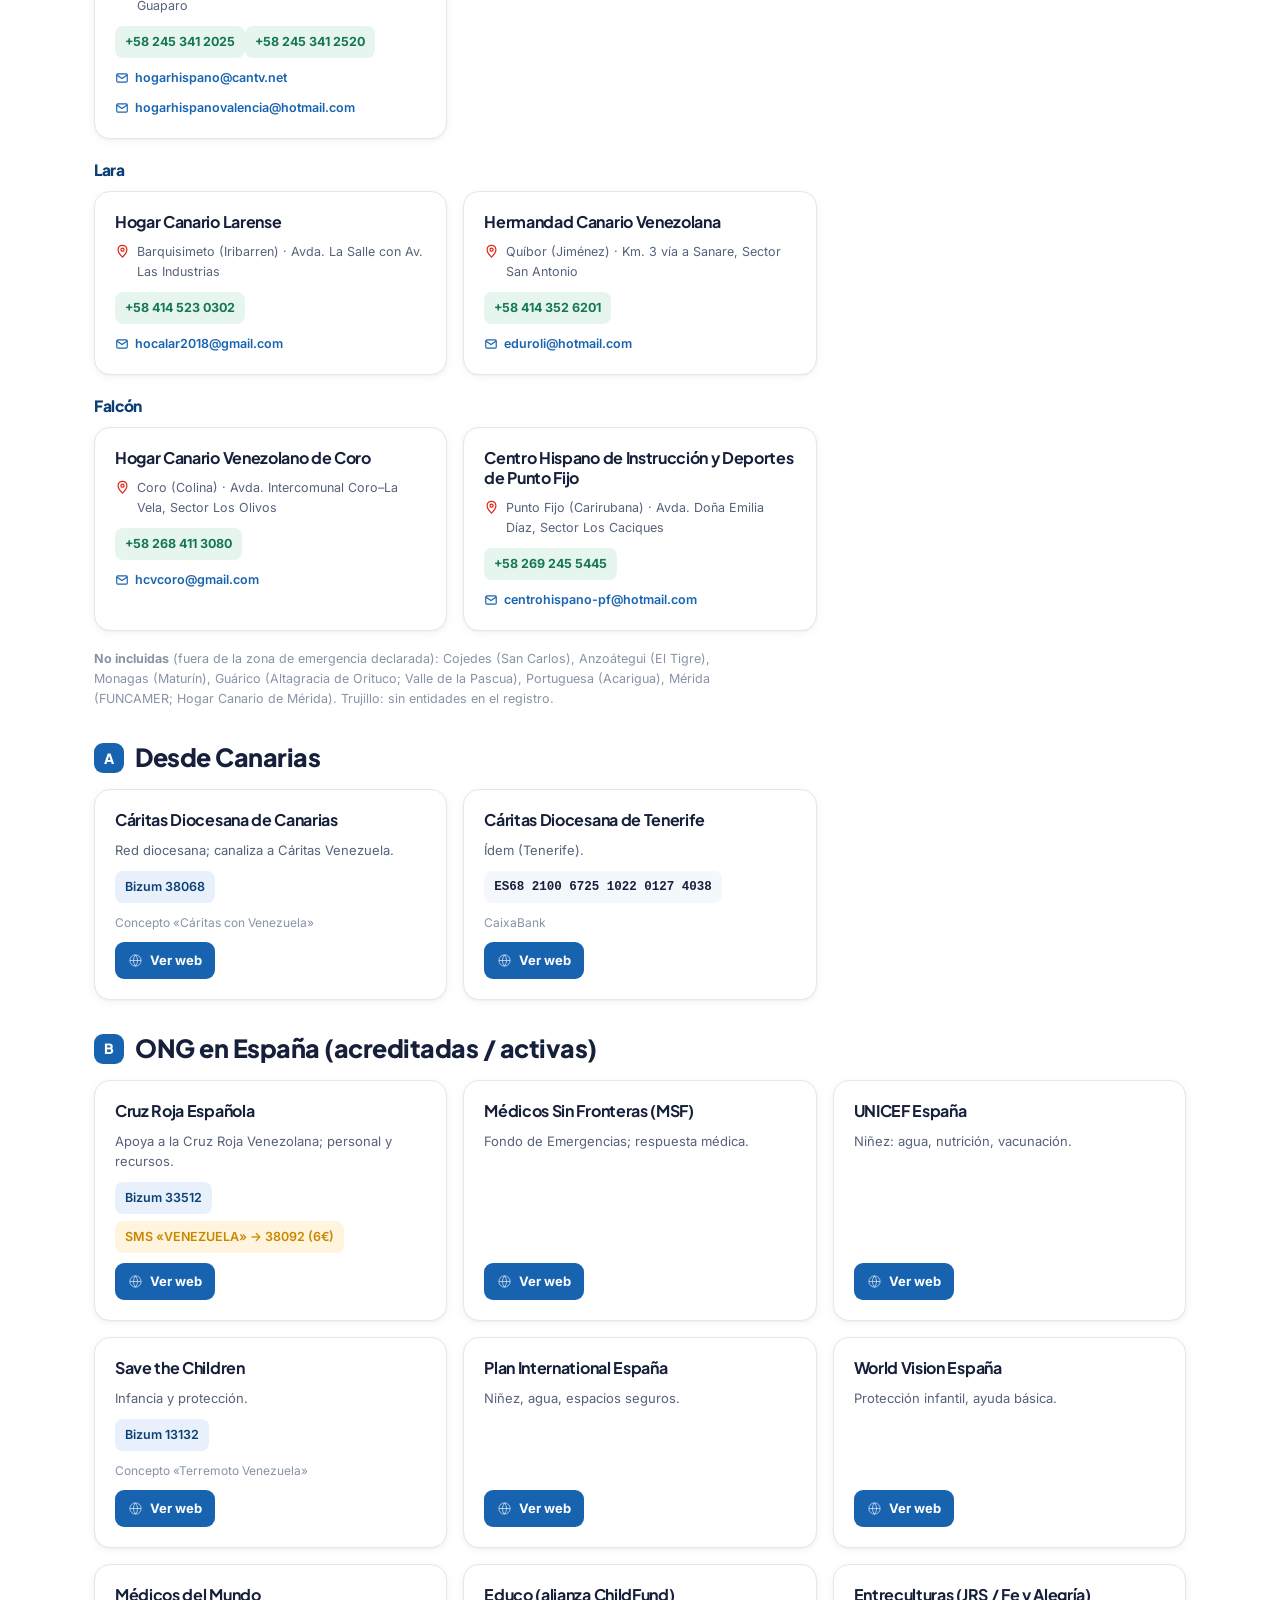
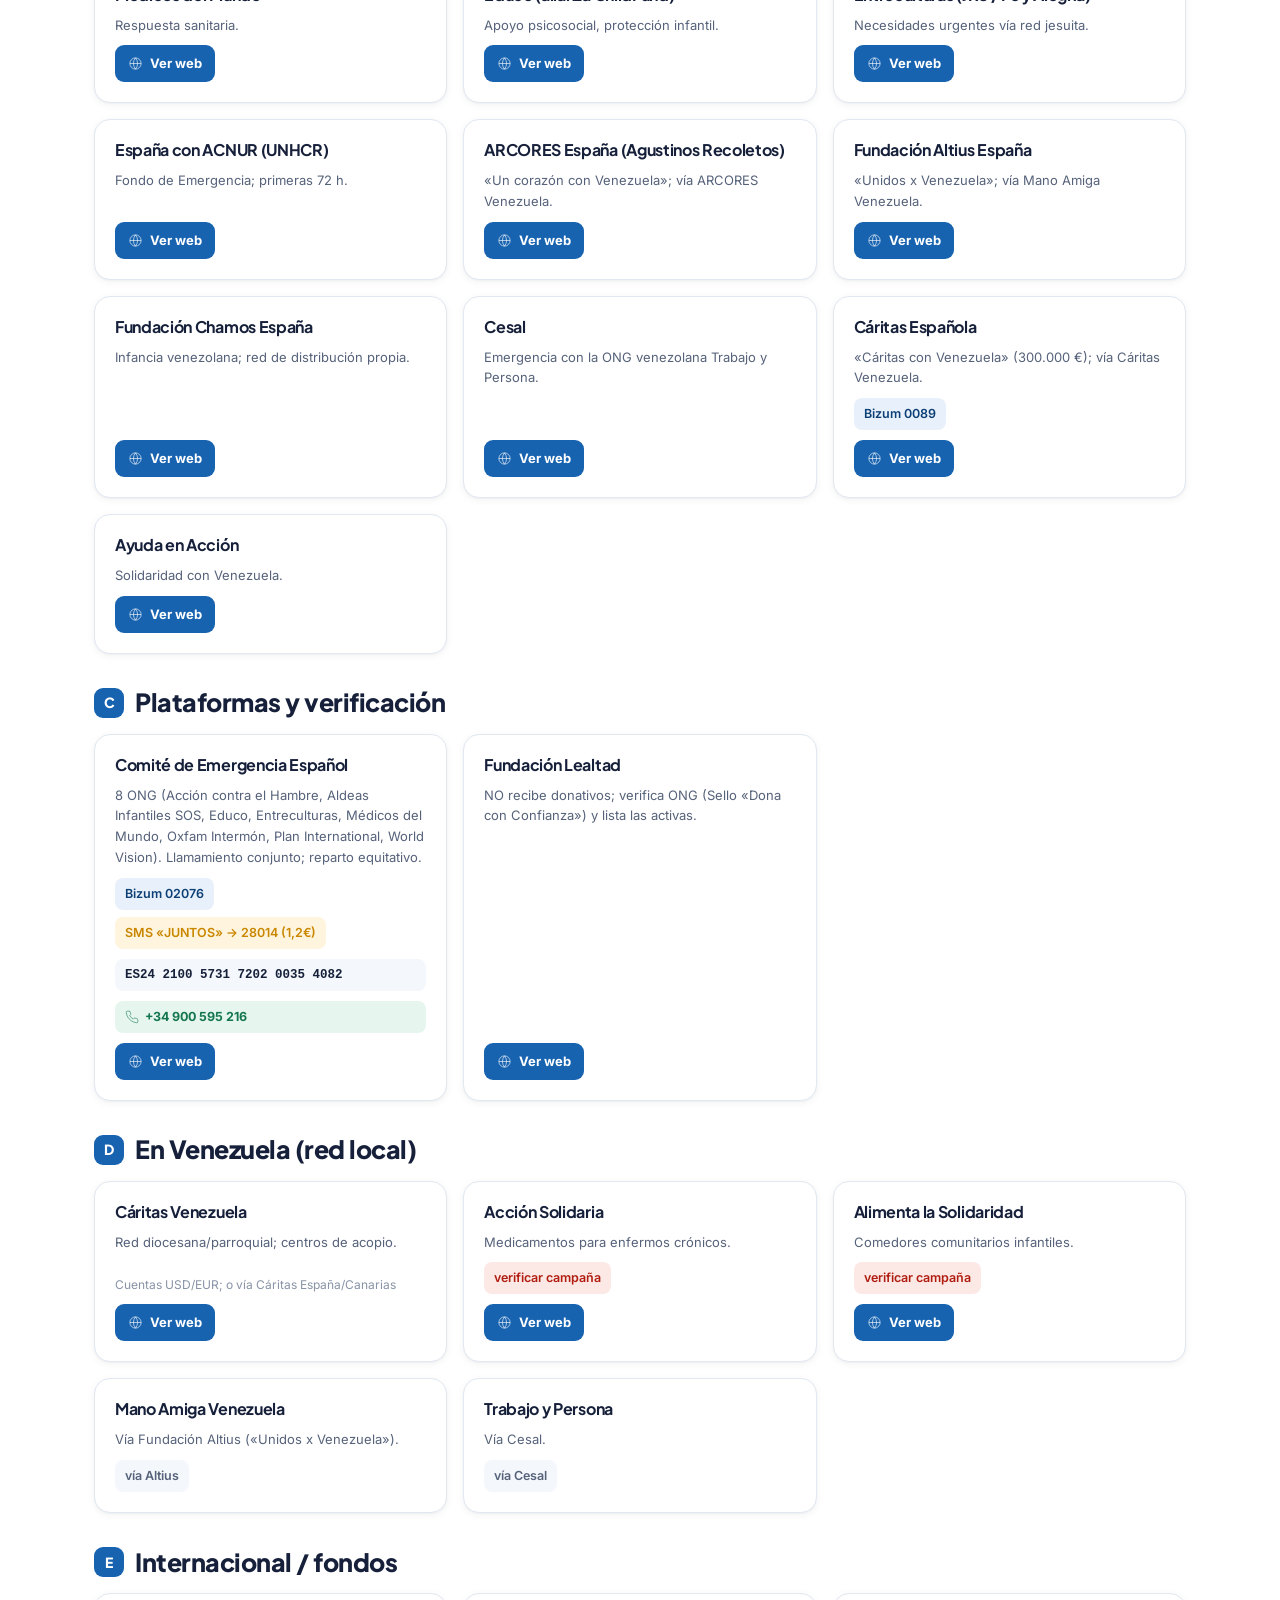
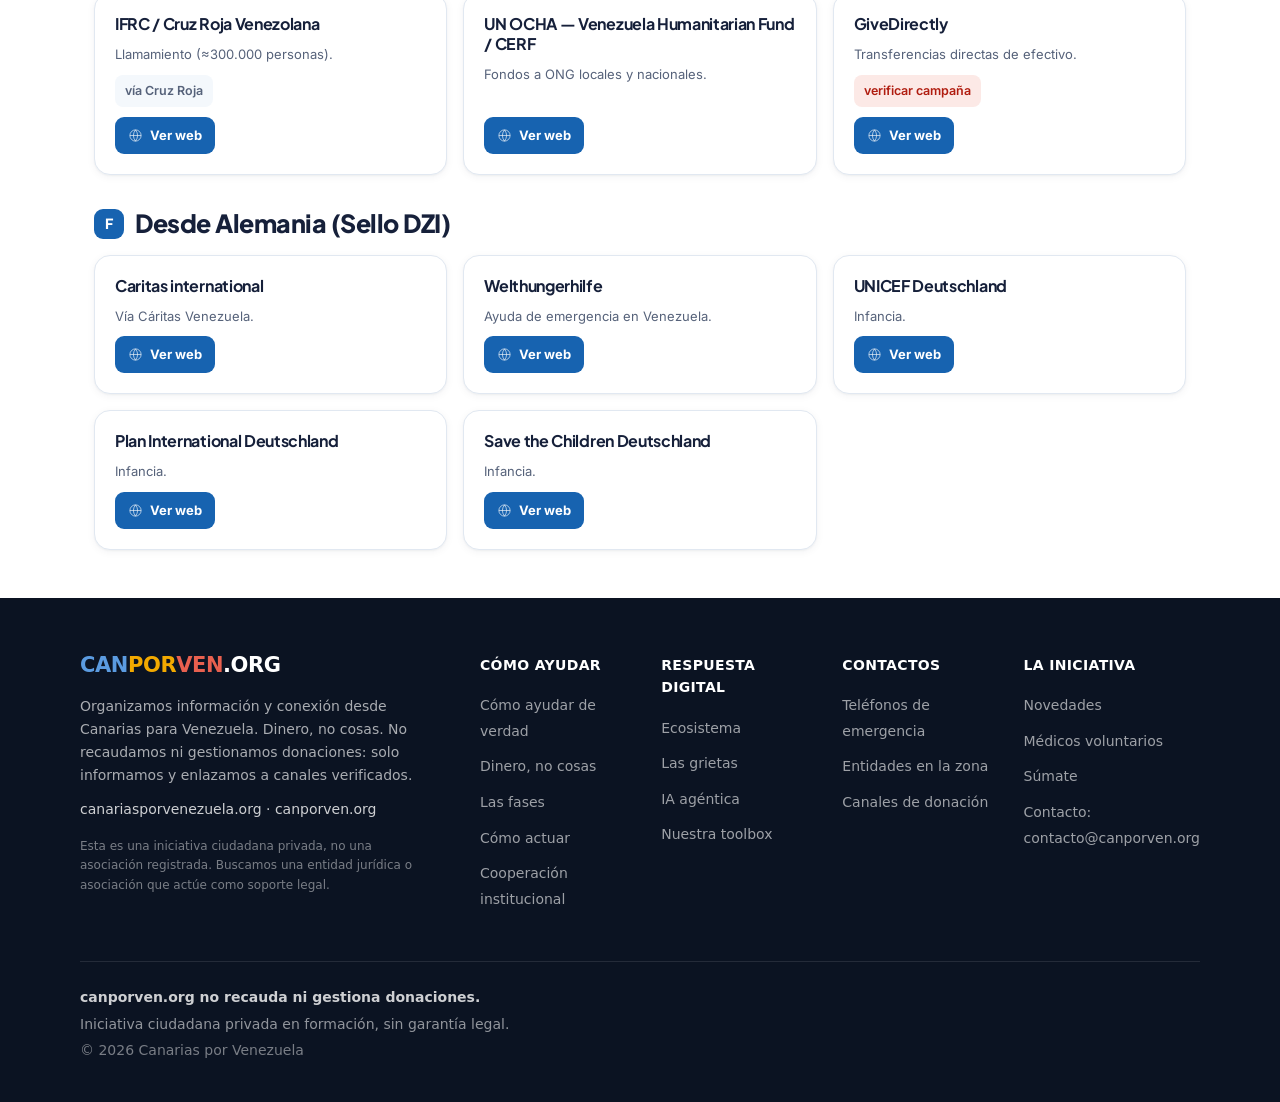
==== commit 2a099009: "File changes" ====
--- a/public/contactos.html
+++ b/public/contactos.html
@@ -135,28 +135,160 @@
 
 <div class="alpha"><b>ALPHA</b><span class="es"> Iniciativa ciudadana privada en formación, sin garantía legal. canporven.org no recauda ni gestiona donaciones: solo informa y enlaza.</span><span class="en"> Private citizen initiative in formation, no legal guarantee. canporven.org does not collect or manage donations: it only informs and links.</span></div>
 
-<header class="nav">
-  <div class="nav-in">
-    <a class="brand" href="/" aria-label="Canarias por Venezuela">
-      <svg width="32" height="32" viewBox="0 0 34 34" fill="none" aria-hidden="true"><path d="M17 30C17 30 4 22.5 4 12.8 4 8 7.7 4.6 11.8 4.6c2.4 0 4.4 1.1 5.2 2.9.8-1.8 2.8-2.9 5.2-2.9C26.3 4.6 30 8 30 12.8 30 22.5 17 30 17 30Z" fill="url(#hg)"/><path d="M11 16.2l3.2 2.3 2.8-2.1 2.8 2.1 3.2-2.3" stroke="#fff" stroke-width="1.7" stroke-linecap="round" stroke-linejoin="round"/><defs><linearGradient id="hg" x1="4" y1="5" x2="30" y2="30" gradientUnits="userSpaceOnUse"><stop stop-color="#F2A900"/><stop offset=".5" stop-color="#1763B0"/><stop offset="1" stop-color="#DC2A1A"/></linearGradient></defs></svg>
-      <span class="wm"><span class="b">CAN</span><span class="o">POR</span><span class="r">VEN</span><span class="g">.ORG</span></span>
-    </a>
-    <input type="checkbox" id="mtoggle" class="menu-toggle" aria-label="Menú">
-    <label for="mtoggle" class="menu-btn" aria-label="Menú"><svg viewBox="0 0 24 24" fill="none" stroke-width="2" stroke-linecap="round"><path d="M4 7h16M4 12h16M4 17h16"/></svg></label>
-    <ul class="menu">
-      <li><a href="/"><span class="es">Inicio</span><span class="en">Home</span></a></li>
-      <li><a href="/infodonaciones.html"><span class="es">Cómo ayudar</span><span class="en">How to help</span> <span class="caret">▾</span></a>
-        <div class="dropdown"><a href="/infodonaciones.html#dinero">Dinero vs. especie</a><a href="/infodonaciones.html#fases">Las fases</a><a href="/infodonaciones.html#actuar">Cómo actuar</a><a href="/infodonaciones.html#cooperacion">Cooperación institucional</a></div>
-      </li>
-      <li><a href="/respuesta-digital.html"><span class="es">Respuesta digital</span><span class="en">Digital response</span> <span class="caret">▾</span></a>
-        <div class="dropdown"><a href="/respuesta-digital.html#ecosistema">Ecosistema</a><a href="/respuesta-digital.html#grietas">Las grietas</a><a href="/respuesta-digital.html#toolbox">Nuestra toolbox</a></div>
-      </li>
-      <li><a href="/novedades.html">Novedades</a></li>
-      <li><a href="/contactos.html" class="active">Contactos</a></li>
-      <li><a href="/#sumate" class="cta"><span class="es">Súmate</span><span class="en">Join</span></a></li>
-    </ul>
-    <div class="langsw"><label for="lang-es">ES</label><label for="lang-en">EN</label></div>
+
+<style id="cpv-shell-style">
+.cpv-nav{position:sticky;top:0;z-index:50;background:rgba(255,255,255,.95);backdrop-filter:blur(4px);-webkit-backdrop-filter:blur(4px);border-bottom:1px solid rgba(21,101,192,.1);font-family:ui-sans-serif,system-ui,-apple-system,"Segoe UI",Roboto,sans-serif}
+.cpv-nav *{box-sizing:border-box}
+.cpv-nav-in{max-width:1152px;margin:0 auto;padding:12px 16px;display:flex;align-items:center;justify-content:space-between;gap:16px}
+.cpv-logo{display:flex;align-items:center;flex-shrink:0}
+.cpv-logo img{height:40px;width:auto;object-fit:contain}
+.cpv-nav-links{display:none;align-items:center;gap:4px}
+.cpv-link{display:inline-flex;align-items:center;gap:4px;padding:8px 12px;font-size:14px;font-weight:600;color:#121212;text-decoration:none;transition:color .15s;background:none;border:0;cursor:pointer;font-family:inherit}
+.cpv-link:hover{color:#1565C0}
+.cpv-link.cpv-active{color:#1565C0}
+.cpv-caret{width:15px;height:15px;display:inline-block}
+.cpv-dd{position:relative}
+.cpv-dd-menu{position:absolute;left:0;top:100%;padding-top:8px;z-index:50;display:none}
+.cpv-dd:hover .cpv-dd-menu{display:block}
+.cpv-dd-in{min-width:230px;border-radius:12px;border:1px solid rgba(21,101,192,.1);background:#fff;box-shadow:0 20px 25px -5px rgba(0,0,0,.1),0 8px 10px -6px rgba(0,0,0,.1);padding:8px 0}
+.cpv-dd-in a{display:block;padding:10px 16px;font-size:14px;color:#121212;text-decoration:none;transition:background .15s,color .15s}
+.cpv-dd-in a:hover{background:rgba(21,101,192,.05);color:#1565C0}
+.cpv-right{display:flex;align-items:center;gap:12px}
+.cpv-cta{display:none;align-items:center;padding:8px 20px;border-radius:9999px;font-weight:600;font-size:14px;color:#fff;background:#1565C0;text-decoration:none;min-height:44px;transition:background .15s}
+.cpv-cta:hover{background:#1255A0}
+.cpv-lang{display:flex;border-radius:9999px;border:2px solid rgba(21,101,192,.3);overflow:hidden}
+.cpv-lang a{padding:6px 12px;font-size:14px;font-weight:600;text-decoration:none;transition:background .15s,color .15s;color:#1565C0;background:#fff}
+.cpv-lang a:hover{background:rgba(21,101,192,.05)}
+.cpv-lang a.cpv-lang-on{background:#1565C0;color:#fff}
+.cpv-burger{display:inline-flex;align-items:center;justify-content:center;width:44px;height:44px;border-radius:8px;color:#1565C0;background:none;border:0;cursor:pointer;transition:background .15s}
+.cpv-burger:hover{background:rgba(21,101,192,.05)}
+.cpv-burger svg{width:24px;height:24px;stroke:currentColor;fill:none;stroke-width:2;stroke-linecap:round}
+.cpv-mtoggle{display:none}
+.cpv-mobile{display:none;border-top:1px solid rgba(21,101,192,.1);background:#fff}
+.cpv-mtoggle:checked~.cpv-mobile{display:block}
+.cpv-mobile-in{max-width:1152px;margin:0 auto;padding:8px 16px}
+.cpv-mlink{display:block;padding:12px 0;font-size:16px;font-weight:600;color:#121212;text-decoration:none;border-bottom:1px solid rgba(21,101,192,.1)}
+.cpv-msub a{display:block;padding:10px 0 10px 16px;font-size:14px;color:rgba(18,18,18,.7);text-decoration:none}
+.cpv-mcta{display:block;margin:12px 0;text-align:center;padding:12px 20px;border-radius:9999px;font-weight:600;font-size:14px;color:#fff;background:#1565C0;text-decoration:none}
+@media(min-width:1024px){
+  .cpv-nav-links{display:flex}
+  .cpv-cta{display:inline-flex}
+  .cpv-burger{display:none}
+  .cpv-mobile{display:none!important}
+  .cpv-logo img{height:44px}
+}
+/* ===== FOOTER (FooterMega) ===== */
+.cpv-ft{background:#0b1322;color:#fff;font-family:ui-sans-serif,system-ui,-apple-system,"Segoe UI",Roboto,sans-serif}
+.cpv-ft *{box-sizing:border-box}
+.cpv-ft-in{max-width:1152px;margin:0 auto;padding:56px 16px 40px}
+.cpv-ft-grid{display:grid;grid-template-columns:1fr;gap:40px}
+.cpv-ft-wm{font-weight:800;letter-spacing:-.02em;font-size:21px;line-height:1}
+.cpv-ft-wm .b{color:#5b9be0}.cpv-ft-wm .o{color:#F2A900}.cpv-ft-wm .r{color:#e8604f}.cpv-ft-wm .g{color:#fff}
+.cpv-ft-desc{margin:16px 0 0;font-size:14px;color:rgba(255,255,255,.65);line-height:1.625}
+.cpv-ft-dom{margin:12px 0 0;font-size:14px;font-weight:500;color:rgba(255,255,255,.8)}
+.cpv-ft-trans{margin:16px 0 0;font-size:12px;color:rgba(255,255,255,.45);line-height:1.625}
+.cpv-ft-cols{display:grid;grid-template-columns:1fr;gap:0}
+.cpv-ft-col{border-bottom:1px solid rgba(255,255,255,.1)}
+.cpv-ft-col>input{display:none}
+.cpv-ft-col>label{display:flex;align-items:center;justify-content:space-between;cursor:pointer;width:100%;padding:16px 0;text-align:left}
+.cpv-ft-col>label span.cpv-ttl{font-weight:600;color:#fff;font-size:14px;text-transform:uppercase;letter-spacing:.025em}
+.cpv-ft-acc{width:18px;height:18px;color:rgba(255,255,255,.5);transition:transform .2s}
+.cpv-ft-col>input:checked~label .cpv-ft-acc{transform:rotate(180deg)}
+.cpv-ft-links{display:none;padding:0 0 16px}
+.cpv-ft-col>input:checked~.cpv-ft-links{display:block}
+.cpv-ft-links li{list-style:none;margin-bottom:10px}
+.cpv-ft-links a{font-size:14px;color:rgba(255,255,255,.6);text-decoration:none;transition:color .15s}
+.cpv-ft-links a:hover{color:#fff}
+.cpv-ft-links ul{margin:0;padding:0}
+.cpv-ft-bar{margin-top:40px;padding-top:24px;border-top:1px solid rgba(255,255,255,.1);font-size:14px;color:rgba(255,255,255,.55);display:flex;flex-direction:column;gap:4px}
+.cpv-ft-bar .cpv-bold{font-weight:700;color:rgba(255,255,255,.8);margin:0}
+.cpv-ft-bar p{margin:0}
+.cpv-ft-bar .cpv-copy{color:rgba(255,255,255,.45)}
+@media(min-width:768px){
+  .cpv-ft-cols{grid-template-columns:repeat(4,1fr);column-gap:24px}
+  .cpv-ft-col{border-bottom:0}
+  .cpv-ft-col>label{cursor:default;padding:0 0 16px}
+  .cpv-ft-acc{display:none}
+  .cpv-ft-links{display:block!important;padding-bottom:0}
+}
+@media(min-width:1024px){
+  .cpv-ft-grid{grid-template-columns:1fr 2fr}
+  .cpv-ft-brand{padding-right:24px}
+}
+</style>
+<header class="cpv-nav">
+  <input type="checkbox" id="cpv-mtoggle" class="cpv-mtoggle" aria-hidden="true">
+  <div class="cpv-nav-in">
+    <a class="cpv-logo" href="/" aria-label="CANPORVEN.ORG"><img src="https://media.base44.com/images/public/6a3fe712a7f72f3df9b00ca1/73f9c99fa_image-removebg-preview.png" alt="CANPORVEN.ORG"></a>
+    <nav class="cpv-nav-links">
+      <a class="cpv-link" href="/">Inicio</a>
+      <div class="cpv-dd">
+        <a class="cpv-link" href="/infodonaciones.html">Cómo ayudar <svg class="cpv-caret" viewBox="0 0 24 24" fill="none" stroke="currentColor" stroke-width="2" stroke-linecap="round" stroke-linejoin="round"><polyline points="6 9 12 15 18 9"/></svg></a>
+        <div class="cpv-dd-menu"><div class="cpv-dd-in">
+          <a href="/infodonaciones.html#situacion">La situación</a>
+          <a href="/infodonaciones.html#dinero">Dinero vs. especie</a>
+          <a href="/infodonaciones.html#fases">Las fases</a>
+          <a href="/infodonaciones.html#funciona">Qué funciona</a>
+          <a href="/infodonaciones.html#canarias">Factor Canarias</a>
+          <a href="/infodonaciones.html#actuar">Cómo actuar</a>
+          <a href="/infodonaciones.html#cooperacion">Cooperación institucional</a>
+        </div></div>
+      </div>
+      <div class="cpv-dd">
+        <a class="cpv-link" href="/respuesta-digital.html">Respuesta digital <svg class="cpv-caret" viewBox="0 0 24 24" fill="none" stroke="currentColor" stroke-width="2" stroke-linecap="round" stroke-linejoin="round"><polyline points="6 9 12 15 18 9"/></svg></a>
+        <div class="cpv-dd-menu"><div class="cpv-dd-in">
+          <a href="/respuesta-digital.html#ecosistema">Ecosistema</a>
+          <a href="/respuesta-digital.html#grietas">Las grietas</a>
+          <a href="/respuesta-digital.html#ia">IA agéntica</a>
+          <a href="/respuesta-digital.html#toolbox">Nuestra toolbox</a>
+        </div></div>
+      </div>
+      <a class="cpv-link" href="/novedades.html">Novedades</a>
+      <div class="cpv-dd">
+        <a class="cpv-link cpv-active" href="/contactos.html">Contactos <svg class="cpv-caret" viewBox="0 0 24 24" fill="none" stroke="currentColor" stroke-width="2" stroke-linecap="round" stroke-linejoin="round"><polyline points="6 9 12 15 18 9"/></svg></a>
+        <div class="cpv-dd-menu"><div class="cpv-dd-in">
+          <a href="/contactos.html#emergencias">Teléfonos de emergencia</a>
+          <a href="/contactos.html#entidades">Entidades en la zona</a>
+          <a href="/contactos.html#donar">Canales de donación</a>
+        </div></div>
+      </div>
+      <a class="cpv-link" href="/#medicos">Médicos</a>
+    </nav>
+    <div class="cpv-right">
+      <a class="cpv-cta" href="/#sumate">Súmate</a>
+      <div class="cpv-lang"><a class="cpv-lang-on" href="#">ES</a><a href="#">EN</a></div>
+      <label for="cpv-mtoggle" class="cpv-burger" aria-label="Menú"><svg viewBox="0 0 24 24"><path d="M4 7h16M4 12h16M4 17h16"/></svg></label>
+    </div>
   </div>
+  <div class="cpv-mobile"><div class="cpv-mobile-in">
+    <a class="cpv-mlink" href="/">Inicio</a>
+    <a class="cpv-mlink" href="/infodonaciones.html">Cómo ayudar</a>
+    <div class="cpv-msub">
+      <a href="/infodonaciones.html#situacion">La situación</a>
+      <a href="/infodonaciones.html#dinero">Dinero vs. especie</a>
+      <a href="/infodonaciones.html#fases">Las fases</a>
+      <a href="/infodonaciones.html#funciona">Qué funciona</a>
+      <a href="/infodonaciones.html#canarias">Factor Canarias</a>
+      <a href="/infodonaciones.html#actuar">Cómo actuar</a>
+      <a href="/infodonaciones.html#cooperacion">Cooperación institucional</a>
+    </div>
+    <a class="cpv-mlink" href="/respuesta-digital.html">Respuesta digital</a>
+    <div class="cpv-msub">
+      <a href="/respuesta-digital.html#ecosistema">Ecosistema</a>
+      <a href="/respuesta-digital.html#grietas">Las grietas</a>
+      <a href="/respuesta-digital.html#ia">IA agéntica</a>
+      <a href="/respuesta-digital.html#toolbox">Nuestra toolbox</a>
+    </div>
+    <a class="cpv-mlink" href="/novedades.html">Novedades</a>
+    <a class="cpv-mlink" href="/contactos.html">Contactos</a>
+    <div class="cpv-msub">
+      <a href="/contactos.html#emergencias">Teléfonos de emergencia</a>
+      <a href="/contactos.html#entidades">Entidades en la zona</a>
+      <a href="/contactos.html#donar">Canales de donación</a>
+    </div>
+    <a class="cpv-mlink" href="/#medicos">Médicos</a>
+    <a class="cpv-mcta" href="/#sumate">Súmate</a>
+  </div></div>
 </header>
 
 <main>
@@ -191,6 +323,7 @@
           <a class="tel" href="tel:112"><span class="lbl">Digitel</span>112</a>
           <a class="tel" href="tel:*1"><span class="lbl">Movilnet</span>*1</a>
           <a class="tel" href="tel:171"><span class="lbl">CANTV</span>171</a>
+        <span class="solo-ve" style="display:block;width:100%;margin-top:6px;font-size:12px;color:#9a6700">(solo desde Venezuela)</span>
         </div>
       </div>
       <div class="org">
@@ -200,14 +333,15 @@
           <a class="tel" href="tel:08002668446">0800-2668446</a>
           <a class="tel" href="tel:08002624368">0800-2624368</a>
           <a class="tel" href="tel:08007248451">0800-7248451</a>
+        <span class="solo-ve" style="display:block;width:100%;margin-top:6px;font-size:12px;color:#9a6700">(solo desde Venezuela)</span>
         </div>
       </div>
       <div class="org">
         <h3>Cruz Roja Venezolana (Caracas)</h3>
         <div class="tels">
-          <a class="tel" href="tel:02125713154">0212-571-3154</a>
-          <a class="tel" href="tel:02125712411">0212-571-2411</a>
-          <a class="tel" href="tel:04242190429"><span class="lbl">WhatsApp</span>0424-219-0429</a>
+          <a class="tel" href="tel:+582125713154">+58 212 571 3154</a>
+          <a class="tel" href="tel:+582125712411">+58 212 571 2411</a>
+          <a class="tel" href="tel:+584242190429"><span class="lbl">WhatsApp</span>+58 424 219 0429</a>
         </div>
       </div>
       <div class="org">
@@ -215,6 +349,7 @@
         <div class="tels">
           <a class="tel" href="tel:08008362567"><span class="lbl">Funvisis</span>0800-836-2567</a>
           <a class="tel" href="tel:08007258392"><span class="lbl">Salud Ya</span>0800-72583-92</a>
+        <span class="solo-ve" style="display:block;width:100%;margin-top:6px;font-size:12px;color:#9a6700">(solo desde Venezuela)</span>
         </div>
         <p class="nolink" style="margin-top:8px"><span class="es">Más números regionales (Carabobo, Valencia, Puerto Cabello…):</span><span class="en">More regional numbers (Carabobo, Valencia, Puerto Cabello…):</span></p>
         <a class="webbtn" href="#m40" style="font-size:12.5px;padding:7px 11px"><svg viewBox="0 0 24 24"><circle cx="12" cy="12" r="9"/><path d="M3 12h18M12 3a15 15 0 0 1 0 18 15 15 0 0 1 0-18z"/></svg>apoyovenezuela.com/telefonos</a>
@@ -329,7 +464,7 @@
         <p class="foc"><span class="es">8 ONG (Acción contra el Hambre, Aldeas Infantiles SOS, Educo, Entreculturas, Médicos del Mundo, Oxfam Intermón, Plan International, World Vision). Llamamiento conjunto; reparto equitativo.</span><span class="en">8 NGOs (Acción contra el Hambre, Aldeas Infantiles SOS, Educo, Entreculturas, Médicos del Mundo, Oxfam Intermón, Plan International, World Vision). Joint appeal; equitable distribution.</span></p>
         <div class="chips"><span class="chip bizum">Bizum 02076</span><span class="chip sms">SMS «JUNTOS» → 28014 (1,2€)</span></div>
         <span class="chip iban">ES24 2100 5731 7202 0035 4082</span>
-        <a class="tel" href="tel:900595216"><svg viewBox="0 0 24 24"><path d="M22 16.9v3a2 2 0 0 1-2.2 2 19.8 19.8 0 0 1-8.6-3.1 19.5 19.5 0 0 1-6-6 19.8 19.8 0 0 1-3.1-8.7A2 2 0 0 1 4.1 2h3a2 2 0 0 1 2 1.7c.1.9.3 1.8.6 2.6a2 2 0 0 1-.5 2.1L8 9.6a16 16 0 0 0 6 6l1.2-1.2a2 2 0 0 1 2.1-.5c.8.3 1.7.5 2.6.6a2 2 0 0 1 1.7 2z"/></svg>900 595 216</a>
+        <a class="tel" href="tel:+34900595216"><svg viewBox="0 0 24 24"><path d="M22 16.9v3a2 2 0 0 1-2.2 2 19.8 19.8 0 0 1-8.6-3.1 19.5 19.5 0 0 1-6-6 19.8 19.8 0 0 1-3.1-8.7A2 2 0 0 1 4.1 2h3a2 2 0 0 1 2 1.7c.1.9.3 1.8.6 2.6a2 2 0 0 1-.5 2.1L8 9.6a16 16 0 0 0 6 6l1.2-1.2a2 2 0 0 1 2.1-.5c.8.3 1.7.5 2.6.6a2 2 0 0 1 1.7 2z"/></svg>+34 900 595 216</a>
         <a class="webbtn" href="#m19"><svg viewBox="0 0 24 24"><circle cx="12" cy="12" r="9"/><path d="M3 12h18M12 3a15 15 0 0 1 0 18 15 15 0 0 1 0-18z"/></svg><span class="es">Ver web</span><span class="en">Preview site</span></a>
       </div>
       <div class="org"><h3>Fundación Lealtad</h3><p class="foc"><span class="es">NO recibe donativos; verifica ONG (Sello «Dona con Confianza») y lista las activas.</span><span class="en">Does NOT receive donations; verifies NGOs (seal «Dona con Confianza») and lists the active ones.</span></p><a class="webbtn" href="#m20"><svg viewBox="0 0 24 24"><circle cx="12" cy="12" r="9"/><path d="M3 12h18M12 3a15 15 0 0 1 0 18 15 15 0 0 1 0-18z"/></svg><span class="es">Ver web</span><span class="en">Preview site</span></a></div>
@@ -364,12 +499,39 @@
 </section>
 </main>
 
-<footer class="ft">
-  <div class="wrap">
-    <span class="wm" style="font-size:20px"><span class="b" style="color:#5b9be0">CAN</span><span class="o" style="color:#F2A900">POR</span><span class="r" style="color:#e8604f">VEN</span><span class="g">.ORG</span></span>
-    <p><span class="es">canporven.org no recauda ni gestiona donaciones: solo informa y enlaza a canales verificados. Verifica siempre la campaña antes de aportar; los códigos Bizum e IBAN pueden cambiar. Fuentes: Fundación Lealtad, Comité de Emergencia Español, Cruz Roja, Cáritas y webs oficiales. Datos a 27-jun-2026.</span><span class="en">canporven.org does not collect or manage donations: it only informs and links to verified channels. Always verify the campaign before giving; Bizum codes and IBANs may change. Sources: Fundación Lealtad, Comité de Emergencia Español, Red Cross, Cáritas and official websites. Data as of 27-Jun-2026.</span></p>
-    <p class="dom">canariasporvenezuela.org · canporven.org</p>
-    <div class="bar">© 2026 Canarias por Venezuela · <span class="es">Iniciativa en formación, sin garantía legal</span><span class="en">Initiative in formation, no legal guarantee</span></div>
+<footer class="cpv-ft">
+  <div class="cpv-ft-in">
+    <div class="cpv-ft-grid">
+      <div class="cpv-ft-brand">
+        <span class="cpv-ft-wm"><span class="b">CAN</span><span class="o">POR</span><span class="r">VEN</span><span class="g">.ORG</span></span>
+        <p class="cpv-ft-desc">Organizamos información y conexión desde Canarias para Venezuela. Dinero, no cosas. No recaudamos ni gestionamos donaciones: solo informamos y enlazamos a canales verificados.</p>
+        <p class="cpv-ft-dom">canariasporvenezuela.org · canporven.org</p>
+        <p class="cpv-ft-trans">Esta es una iniciativa ciudadana privada, no una asociación registrada. Buscamos una entidad jurídica o asociación que actúe como soporte legal.</p>
+      </div>
+      <div class="cpv-ft-cols">
+        <div class="cpv-ft-col">
+          <input type="checkbox" id="cpv-fc1"><label for="cpv-fc1"><span class="cpv-ttl">Cómo ayudar</span><svg class="cpv-ft-acc" viewBox="0 0 24 24" fill="none" stroke="currentColor" stroke-width="2" stroke-linecap="round" stroke-linejoin="round"><polyline points="6 9 12 15 18 9"/></svg></label>
+          <div class="cpv-ft-links"><ul><li><a href="/infodonaciones.html">Cómo ayudar de verdad</a></li><li><a href="/infodonaciones.html#dinero">Dinero, no cosas</a></li><li><a href="/infodonaciones.html#fases">Las fases</a></li><li><a href="/infodonaciones.html#actuar">Cómo actuar</a></li><li><a href="/infodonaciones.html#cooperacion">Cooperación institucional</a></li></ul></div>
+        </div>
+        <div class="cpv-ft-col">
+          <input type="checkbox" id="cpv-fc2"><label for="cpv-fc2"><span class="cpv-ttl">Respuesta digital</span><svg class="cpv-ft-acc" viewBox="0 0 24 24" fill="none" stroke="currentColor" stroke-width="2" stroke-linecap="round" stroke-linejoin="round"><polyline points="6 9 12 15 18 9"/></svg></label>
+          <div class="cpv-ft-links"><ul><li><a href="/respuesta-digital.html#ecosistema">Ecosistema</a></li><li><a href="/respuesta-digital.html#grietas">Las grietas</a></li><li><a href="/respuesta-digital.html#ia">IA agéntica</a></li><li><a href="/respuesta-digital.html#toolbox">Nuestra toolbox</a></li></ul></div>
+        </div>
+        <div class="cpv-ft-col">
+          <input type="checkbox" id="cpv-fc3"><label for="cpv-fc3"><span class="cpv-ttl">Contactos</span><svg class="cpv-ft-acc" viewBox="0 0 24 24" fill="none" stroke="currentColor" stroke-width="2" stroke-linecap="round" stroke-linejoin="round"><polyline points="6 9 12 15 18 9"/></svg></label>
+          <div class="cpv-ft-links"><ul><li><a href="/contactos.html#emergencias">Teléfonos de emergencia</a></li><li><a href="/contactos.html#entidades">Entidades en la zona</a></li><li><a href="/contactos.html#donar">Canales de donación</a></li></ul></div>
+        </div>
+        <div class="cpv-ft-col">
+          <input type="checkbox" id="cpv-fc4"><label for="cpv-fc4"><span class="cpv-ttl">La iniciativa</span><svg class="cpv-ft-acc" viewBox="0 0 24 24" fill="none" stroke="currentColor" stroke-width="2" stroke-linecap="round" stroke-linejoin="round"><polyline points="6 9 12 15 18 9"/></svg></label>
+          <div class="cpv-ft-links"><ul><li><a href="/novedades.html">Novedades</a></li><li><a href="/#medicos">Médicos voluntarios</a></li><li><a href="/#sumate">Súmate</a></li><li><a href="mailto:contacto@canporven.org">Contacto: contacto@canporven.org</a></li></ul></div>
+        </div>
+      </div>
+    </div>
+    <div class="cpv-ft-bar">
+      <p class="cpv-bold">canporven.org no recauda ni gestiona donaciones.</p>
+      <p>Iniciativa ciudadana privada en formación, sin garantía legal.</p>
+      <p class="cpv-copy">© 2026 Canarias por Venezuela</p>
+    </div>
   </div>
 </footer>
 
@@ -408,5 +570,6 @@
 
 <div class="modal" id="m40"><a class="modal-bg" href="#contactos"></a><div class="modal-box"><a class="modal-x" href="#contactos">✕</a><div class="tagm">Apoyo Venezuela</div><h3>apoyovenezuela.com/telefonos</h3><p><span class="es">Directorio de teléfonos de emergencia por estado (Carabobo, Valencia, Puerto Cabello y más). Información recopilada de fuentes públicas; verifica antes de llamar.</span><span class="en">Directory of emergency phones by state (Carabobo, Valencia, Puerto Cabello and more). Information collected from public sources; verify before calling.</span></p><div class="modal-url">https://apoyovenezuela.com/telefonos</div><div class="modal-act"><a class="btn-p" href="https://apoyovenezuela.com/telefonos" target="_blank" rel="noopener noreferrer"><svg viewBox="0 0 24 24"><path d="M5 12h14M13 6l6 6-6 6"/></svg><span class="es">Abrir sitio web</span><span class="en">Open website</span></a><a class="btn-g" href="#contactos"><span class="es">Cerrar</span><span class="en">Close</span></a></div></div></div>
 
+<script src="/shared-ui.js"></script>
 </body>
 </html>
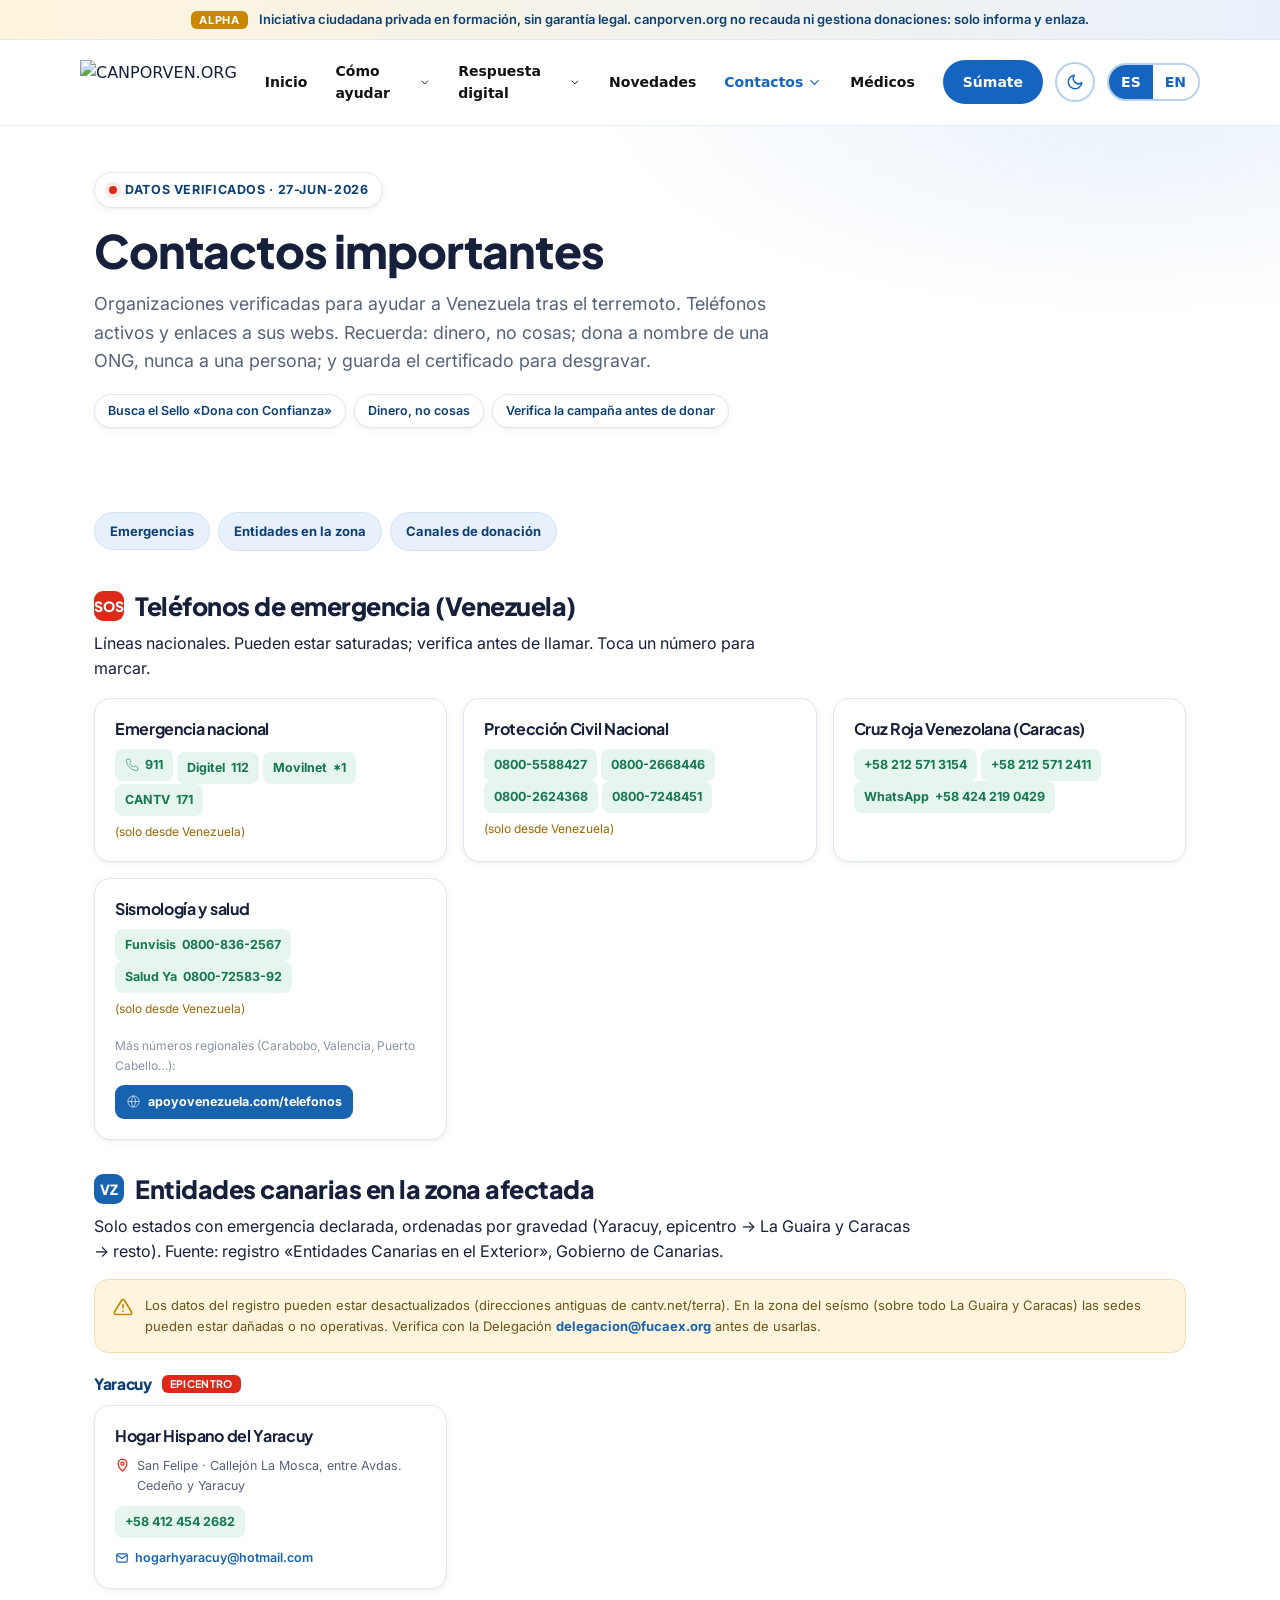
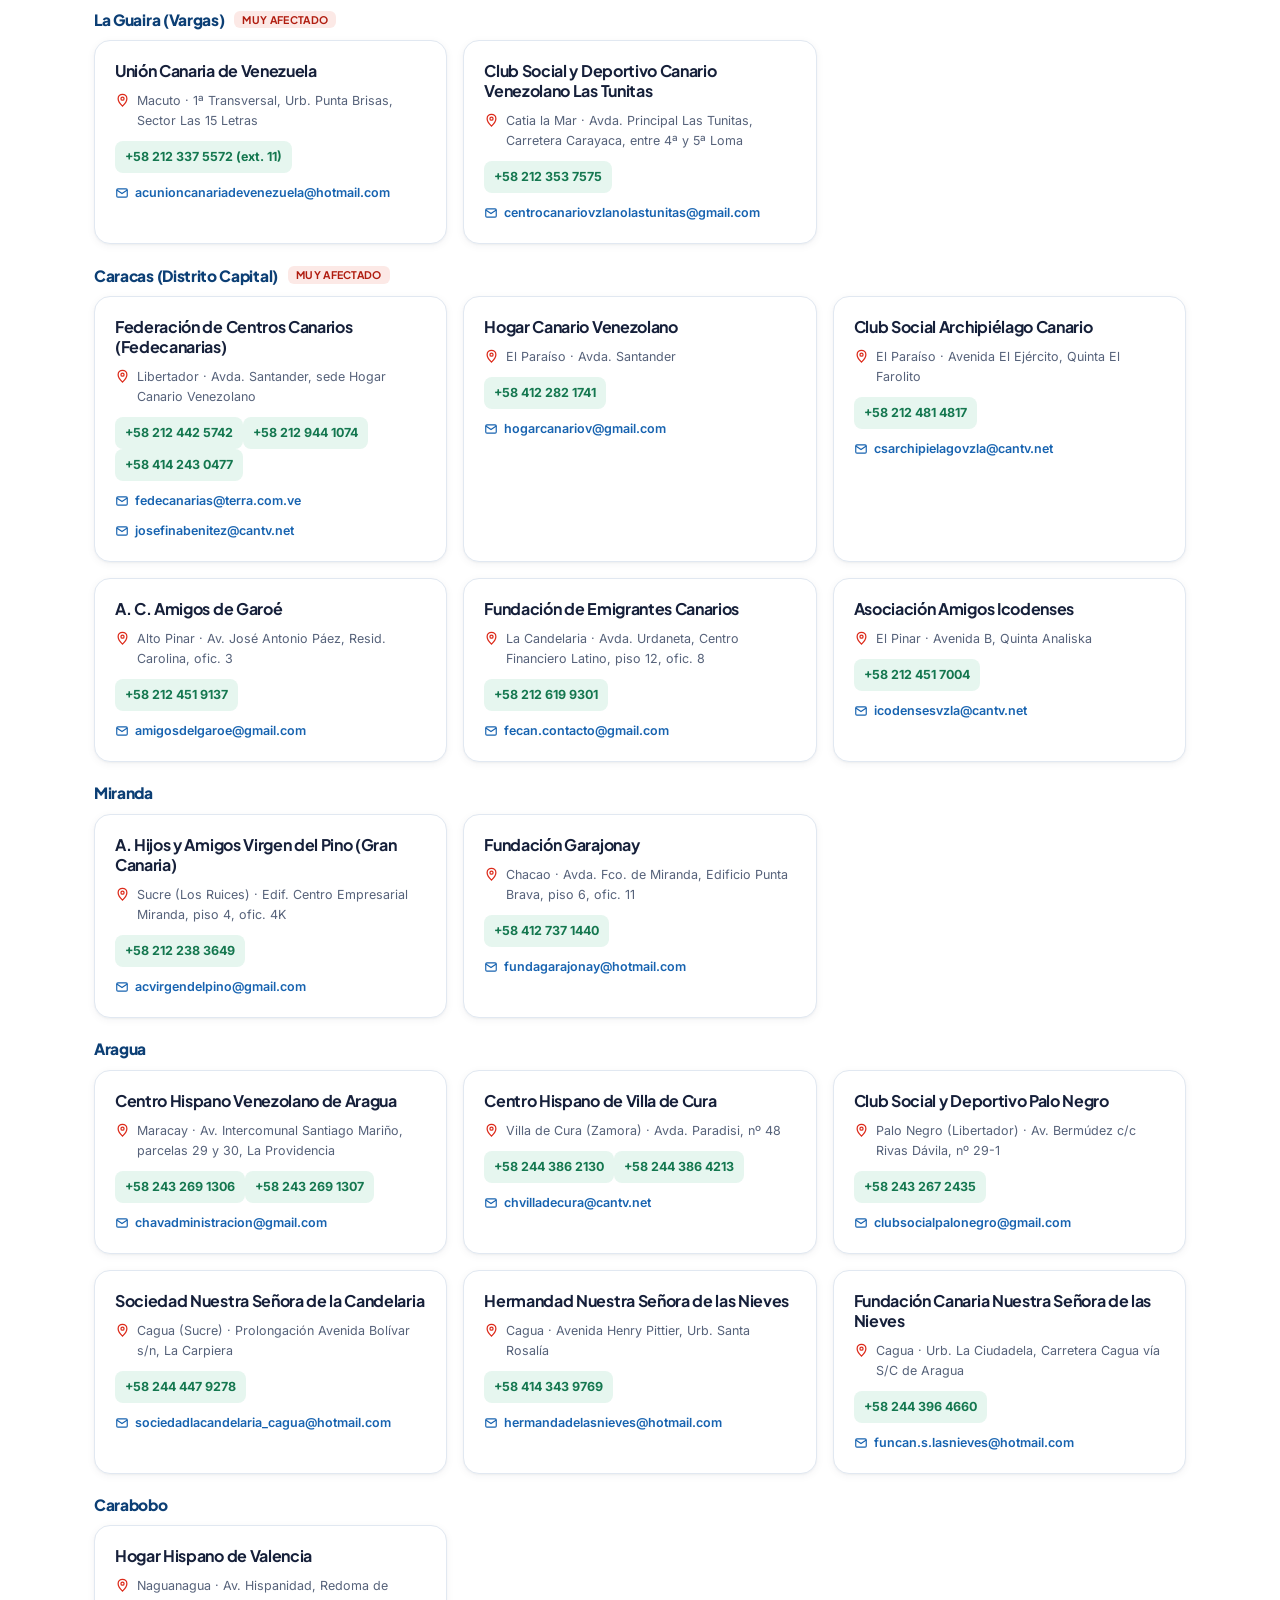
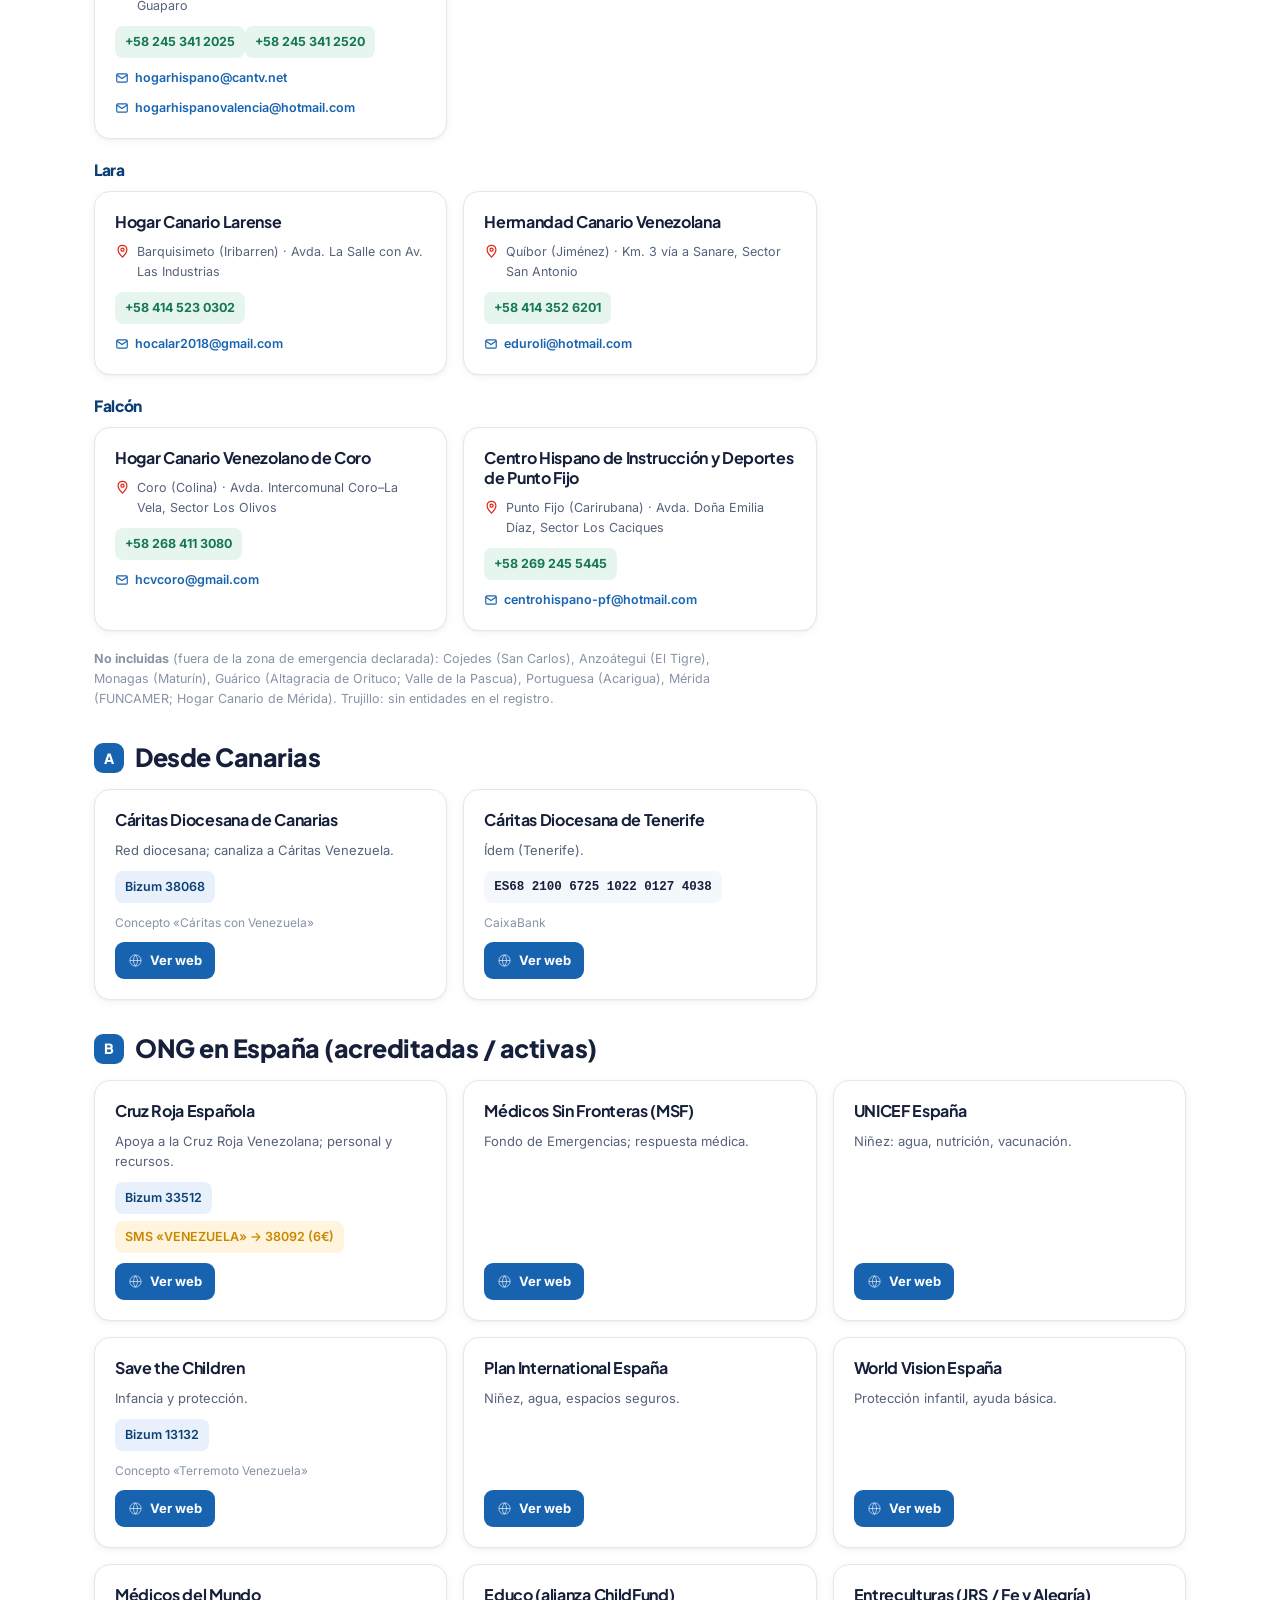
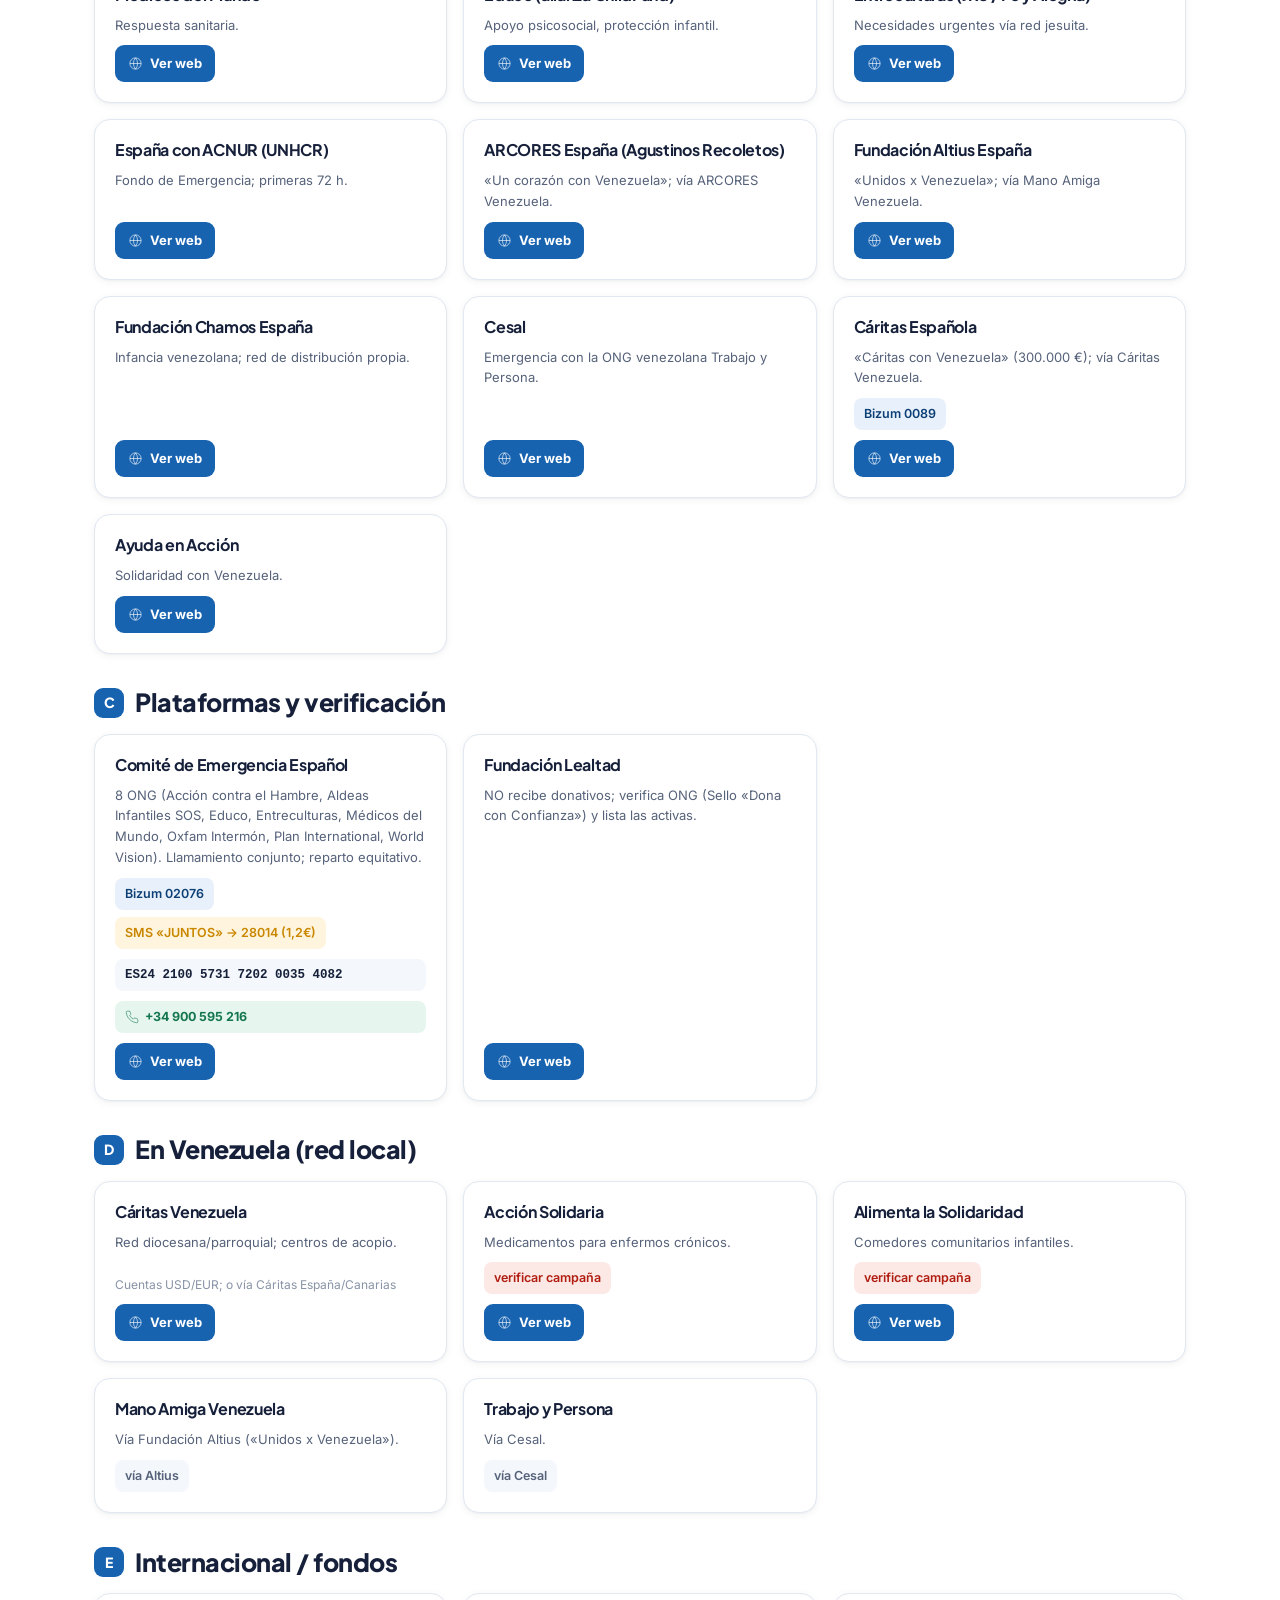
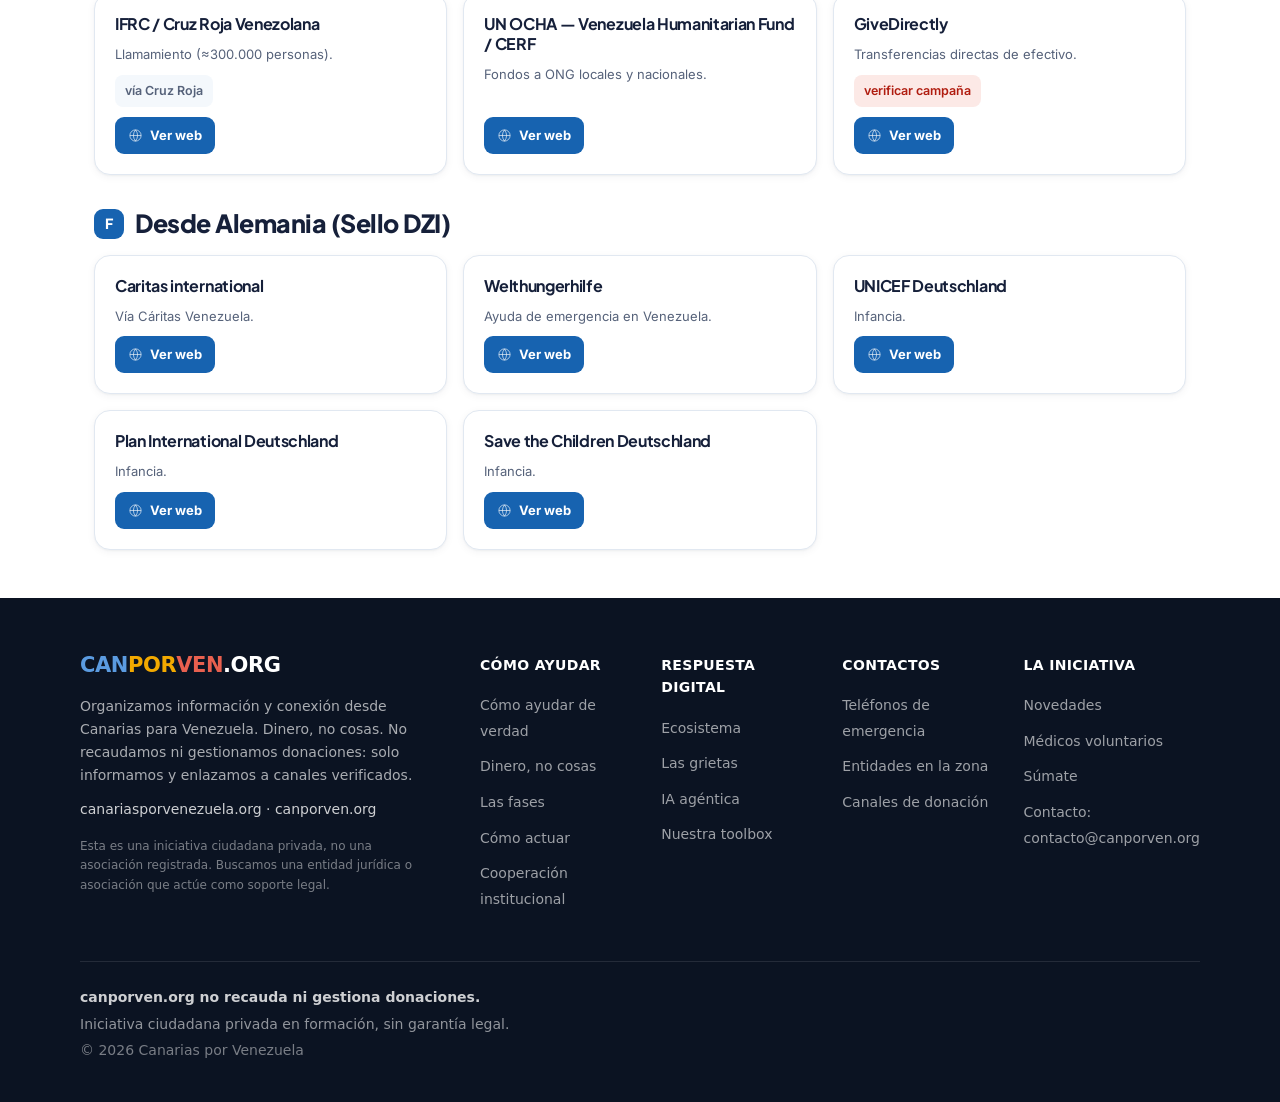
==== commit 3e823f16: "File changes" ====
--- a/public/contactos.html
+++ b/public/contactos.html
@@ -1,10 +1,24 @@
 <!DOCTYPE html>
 <html lang="es">
 <head>
+<script>(function(){try{var s=localStorage.getItem('theme');var d=s?s==='dark':window.matchMedia('(prefers-color-scheme: dark)').matches;if(d)document.documentElement.classList.add('dark');}catch(e){}})();</script>
 <meta charset="UTF-8">
 <meta name="viewport" content="width=device-width, initial-scale=1.0">
 <title>Contactos importantes · Important contacts · Canarias por Venezuela</title>
 <meta name="description" content="Organizaciones verificadas para ayudar a Venezuela tras el terremoto: cómo donar, teléfonos y webs. Dinero, no cosas. Canarias por Venezuela · canporven.org">
+<link rel="canonical" href="https://canporven.org/contactos.html">
+<meta property="og:type" content="website">
+<meta property="og:url" content="https://canporven.org/contactos.html">
+<meta property="og:title" content="Contactos importantes · Important contacts · Canarias por Venezuela">
+<meta property="og:description" content="Organizaciones verificadas para ayudar a Venezuela tras el terremoto: cómo donar, teléfonos y webs. Dinero, no cosas. Canarias por Venezuela · canporven.org">
+<meta property="og:image" content="https://media.base44.com/images/public/6a3fe712a7f72f3df9b00ca1/d79d1b943_image.png">
+<meta property="og:locale" content="es_ES">
+<meta name="twitter:card" content="summary_large_image">
+<meta name="twitter:title" content="Contactos importantes · Important contacts · Canarias por Venezuela">
+<meta name="twitter:description" content="Organizaciones verificadas para ayudar a Venezuela tras el terremoto: cómo donar, teléfonos y webs. Dinero, no cosas. Canarias por Venezuela · canporven.org">
+<meta name="twitter:image" content="https://media.base44.com/images/public/6a3fe712a7f72f3df9b00ca1/d79d1b943_image.png">
+<script type="application/ld+json">{"@context":"https://schema.org","@type":"NGO","name":"Canarias por Venezuela","alternateName":"CANPORVEN.ORG","url":"https://canporven.org/","logo":"https://media.base44.com/images/public/6a3fe712a7f72f3df9b00ca1/73f9c99fa_image-removebg-preview.png","description":"Iniciativa ciudadana desde las Islas Canarias para coordinar ayuda profesional y verificada a Venezuela tras los terremotos de junio de 2026.","areaServed":["Canarias","Venezuela"]}</script>
+<script type="application/ld+json">{"@context":"https://schema.org","@type":"WebPage","name":"Contactos importantes · Important contacts · Canarias por Venezuela","description":"Organizaciones verificadas para ayudar a Venezuela tras el terremoto: cómo donar, teléfonos y webs. Dinero, no cosas. Canarias por Venezuela · canporven.org","url":"https://canporven.org/contactos.html","inLanguage":"es"}</script>
 <link rel="preconnect" href="https://fonts.googleapis.com">
 <link rel="preconnect" href="https://fonts.gstatic.com" crossorigin>
 <link href="https://fonts.googleapis.com/css2?family=Plus+Jakarta+Sans:wght@500;600;700;800&family=Inter:wght@400;500;600;700&display=swap" rel="stylesheet">
@@ -128,6 +142,46 @@
 a.mailx svg{flex:none;width:14px;height:14px;stroke:var(--azul);fill:none}
 .noinc{font-size:12.5px;color:var(--gris-l);margin-top:18px;max-width:84ch}
 </style>
+
+<style id="cpv-dark">
+html.dark{
+  --tinta:#E8EEF6;--gris:#A8B5C8;--gris-l:#8593A8;
+  --bg:#0b1322;--soft:#111c30;--soft2:#16233b;--linea:#243349;
+  --azul-l:#15273f;--oro-l:#2a2410;--rojo-l:#2c1714;--verde-l:#10241b;--violeta-l:#1d1733;--rosa-l:#2a1521;
+  --sombra:0 1px 2px rgba(0,0,0,.5),0 6px 24px rgba(0,0,0,.45);
+  --sombra-l:0 1px 2px rgba(0,0,0,.5),0 2px 8px rgba(0,0,0,.4);
+}
+html.dark body{background:var(--bg);color:var(--tinta)}
+html.dark .alpha{background:linear-gradient(90deg,#2a2410,#15273f);color:#cfe0f5;border-bottom-color:var(--linea)}
+/* card/surface heuristics */
+html.dark .isla,html.dark .flyer,html.dark .note,html.dark .point,html.dark .cat,html.dark .kicker{background:var(--soft);border-color:var(--linea)}
+html.dark .soft-bg{background:#0e1726}
+html.dark .point.a{background:#241f0e}html.dark .point.b{background:var(--azul-l)}
+/* ===== Header (cpv-nav) dark ===== */
+html.dark .cpv-nav{background:rgba(11,19,34,.92);border-bottom-color:rgba(255,255,255,.08)}
+html.dark .cpv-link{color:#E8EEF6}
+html.dark .cpv-link:hover,html.dark .cpv-link.cpv-active{color:#5b9be0}
+html.dark .cpv-dd-in{background:#111c30;border-color:rgba(255,255,255,.1);box-shadow:0 20px 25px -5px rgba(0,0,0,.6)}
+html.dark .cpv-dd-in a{color:#E8EEF6}
+html.dark .cpv-dd-in a:hover{background:rgba(91,155,224,.12);color:#5b9be0}
+html.dark .cpv-mobile{background:#0b1322;border-top-color:rgba(255,255,255,.1)}
+html.dark .cpv-mlink{color:#E8EEF6;border-bottom-color:rgba(255,255,255,.1)}
+html.dark .cpv-msub a{color:rgba(232,238,246,.7)}
+html.dark .cpv-lang{border-color:rgba(91,155,224,.4)}
+html.dark .cpv-lang a{background:#111c30;color:#5b9be0}
+html.dark .cpv-lang a.cpv-lang-on{background:#1565C0;color:#fff}
+html.dark .cpv-burger{color:#5b9be0}
+html.dark .cpv-burger:hover{background:rgba(91,155,224,.12)}
+/* ===== Theme toggle button ===== */
+.cpv-theme{display:inline-flex;align-items:center;justify-content:center;width:40px;height:40px;border-radius:9999px;border:2px solid rgba(21,101,192,.3);background:#fff;color:#1565C0;cursor:pointer;transition:background .15s,color .15s,border-color .15s}
+.cpv-theme:hover{background:rgba(21,101,192,.05)}
+.cpv-theme svg{width:18px;height:18px;stroke:currentColor;fill:none;stroke-width:2;stroke-linecap:round;stroke-linejoin:round}
+.cpv-theme .cpv-sun{display:none}
+html.dark .cpv-theme{background:#111c30;border-color:rgba(255,255,255,.2);color:#FACC15}
+html.dark .cpv-theme .cpv-moon{display:none}
+html.dark .cpv-theme .cpv-sun{display:block}
+html.dark .modal-box{background:#111c30;color:var(--tinta);border-color:var(--linea)}
+</style>
 </head>
 <body>
 <input type="radio" name="lang" id="lang-es" class="langr" checked>
@@ -256,6 +310,7 @@
     </nav>
     <div class="cpv-right">
       <a class="cpv-cta" href="/#sumate">Súmate</a>
+      <button class="cpv-theme" type="button" aria-label="Cambiar tema" onclick="(function(){var r=document.documentElement;var d=r.classList.toggle('dark');try{localStorage.setItem('theme',d?'dark':'light');}catch(e){}})()"><svg class="cpv-moon" viewBox="0 0 24 24"><path d="M21 12.8A9 9 0 1 1 11.2 3a7 7 0 0 0 9.8 9.8z"/></svg><svg class="cpv-sun" viewBox="0 0 24 24"><circle cx="12" cy="12" r="4"/><path d="M12 2v2M12 20v2M4.9 4.9l1.4 1.4M17.7 17.7l1.4 1.4M2 12h2M20 12h2M4.9 19.1l1.4-1.4M17.7 6.3l1.4-1.4"/></svg></button>
       <div class="cpv-lang"><a class="cpv-lang-on" href="#">ES</a><a href="#">EN</a></div>
       <label for="cpv-mtoggle" class="cpv-burger" aria-label="Menú"><svg viewBox="0 0 24 24"><path d="M4 7h16M4 12h16M4 17h16"/></svg></label>
     </div>
